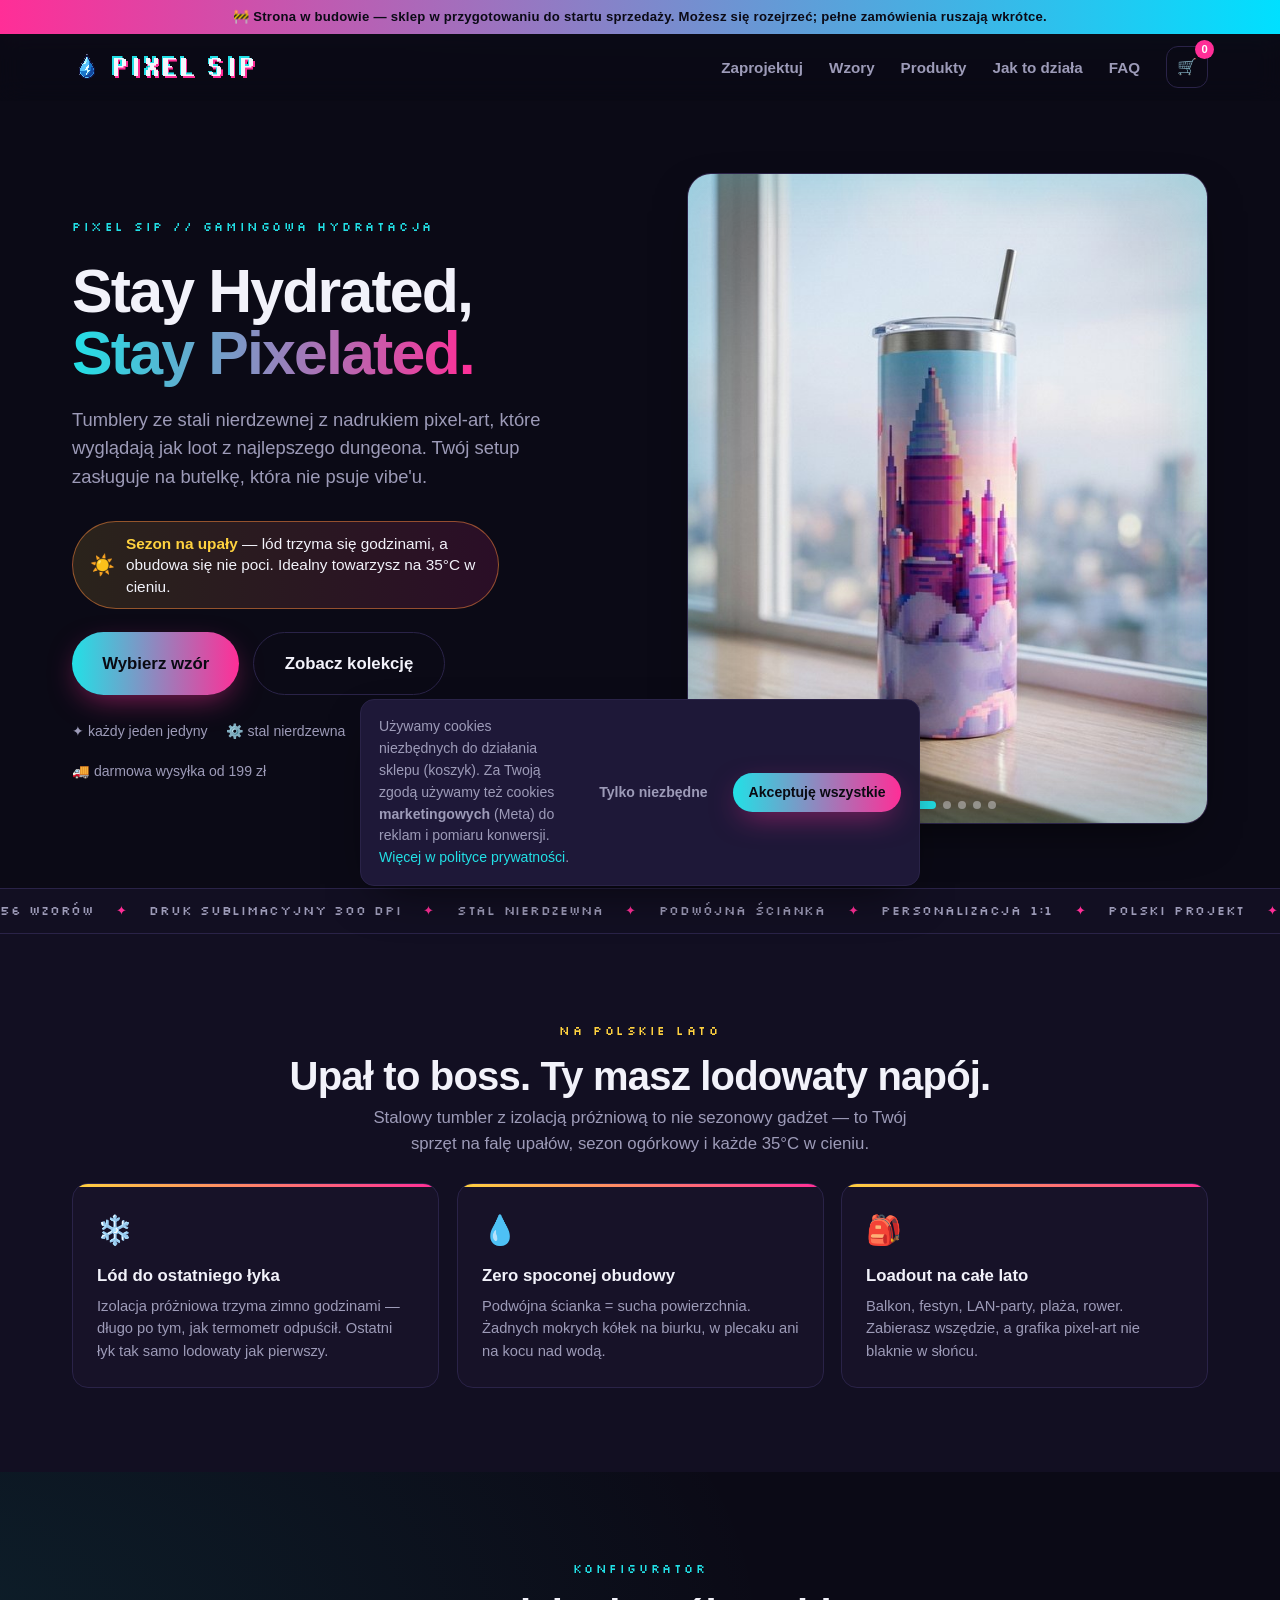
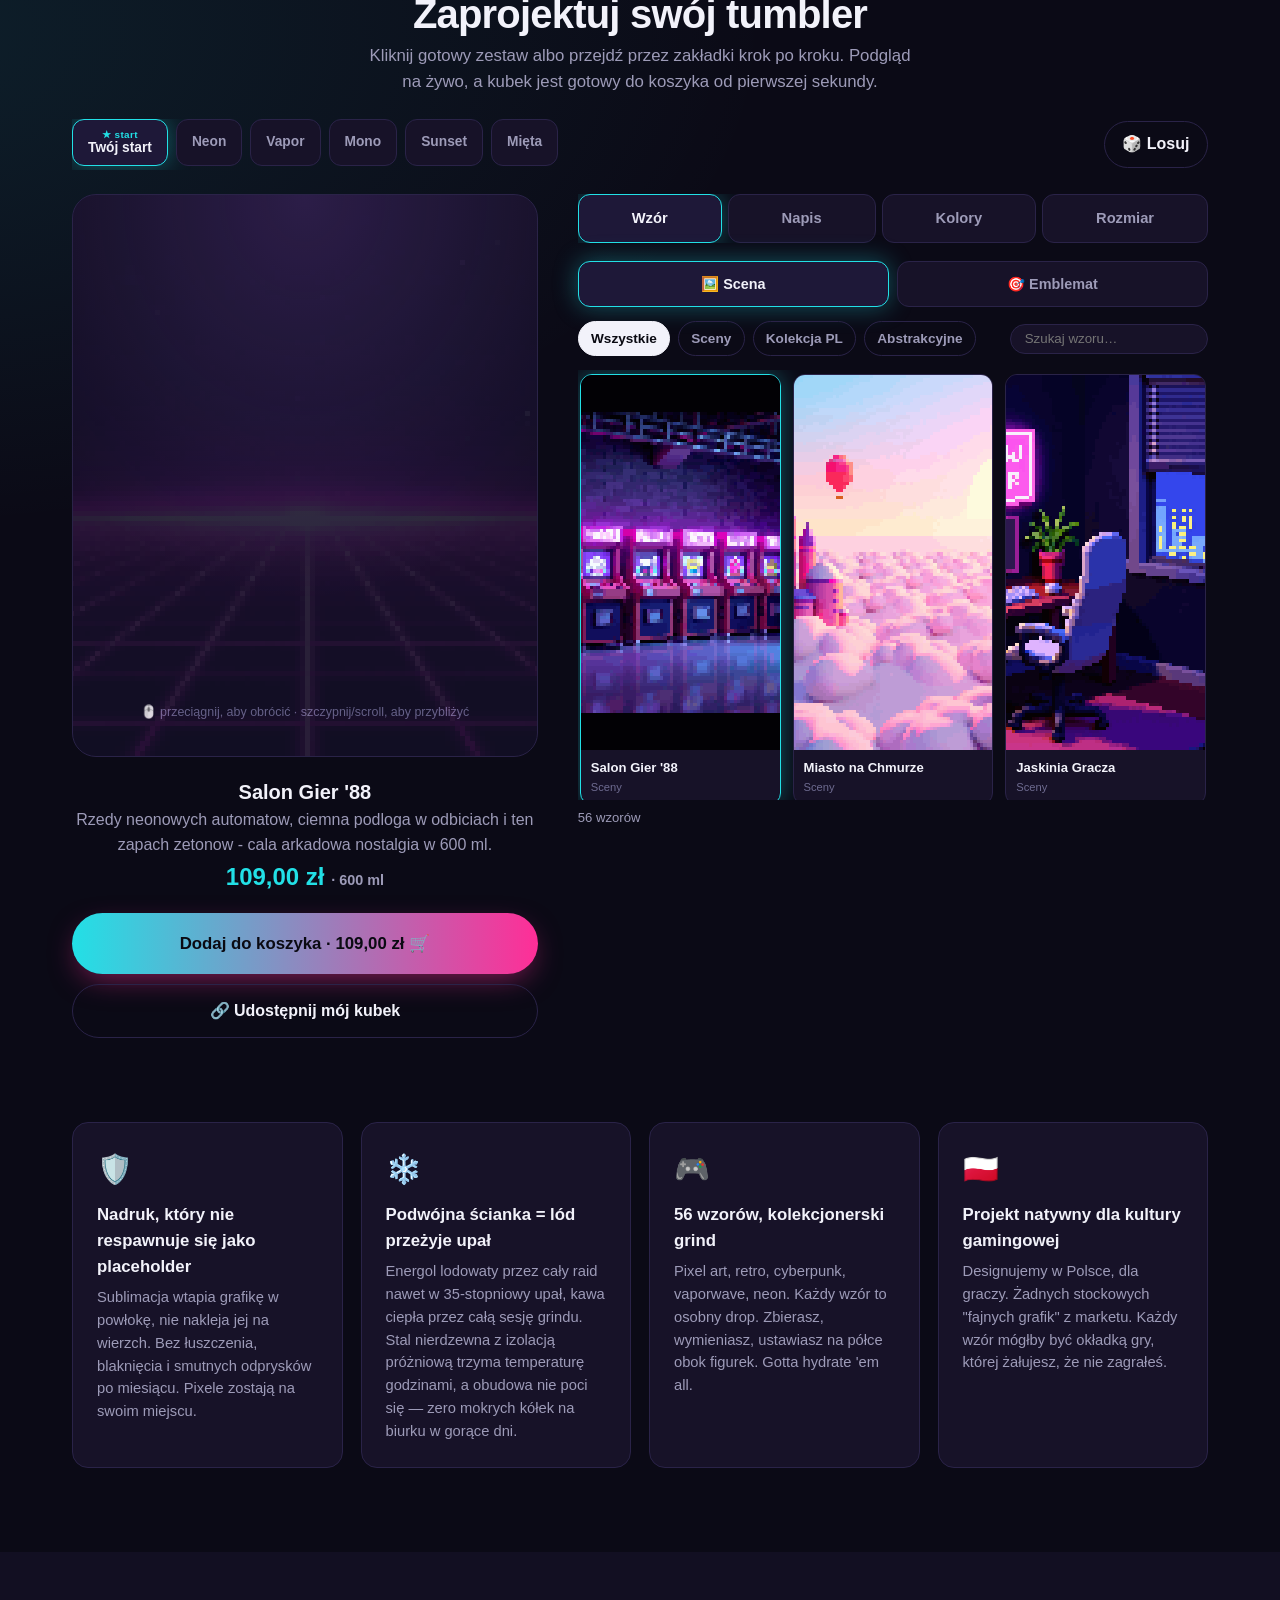
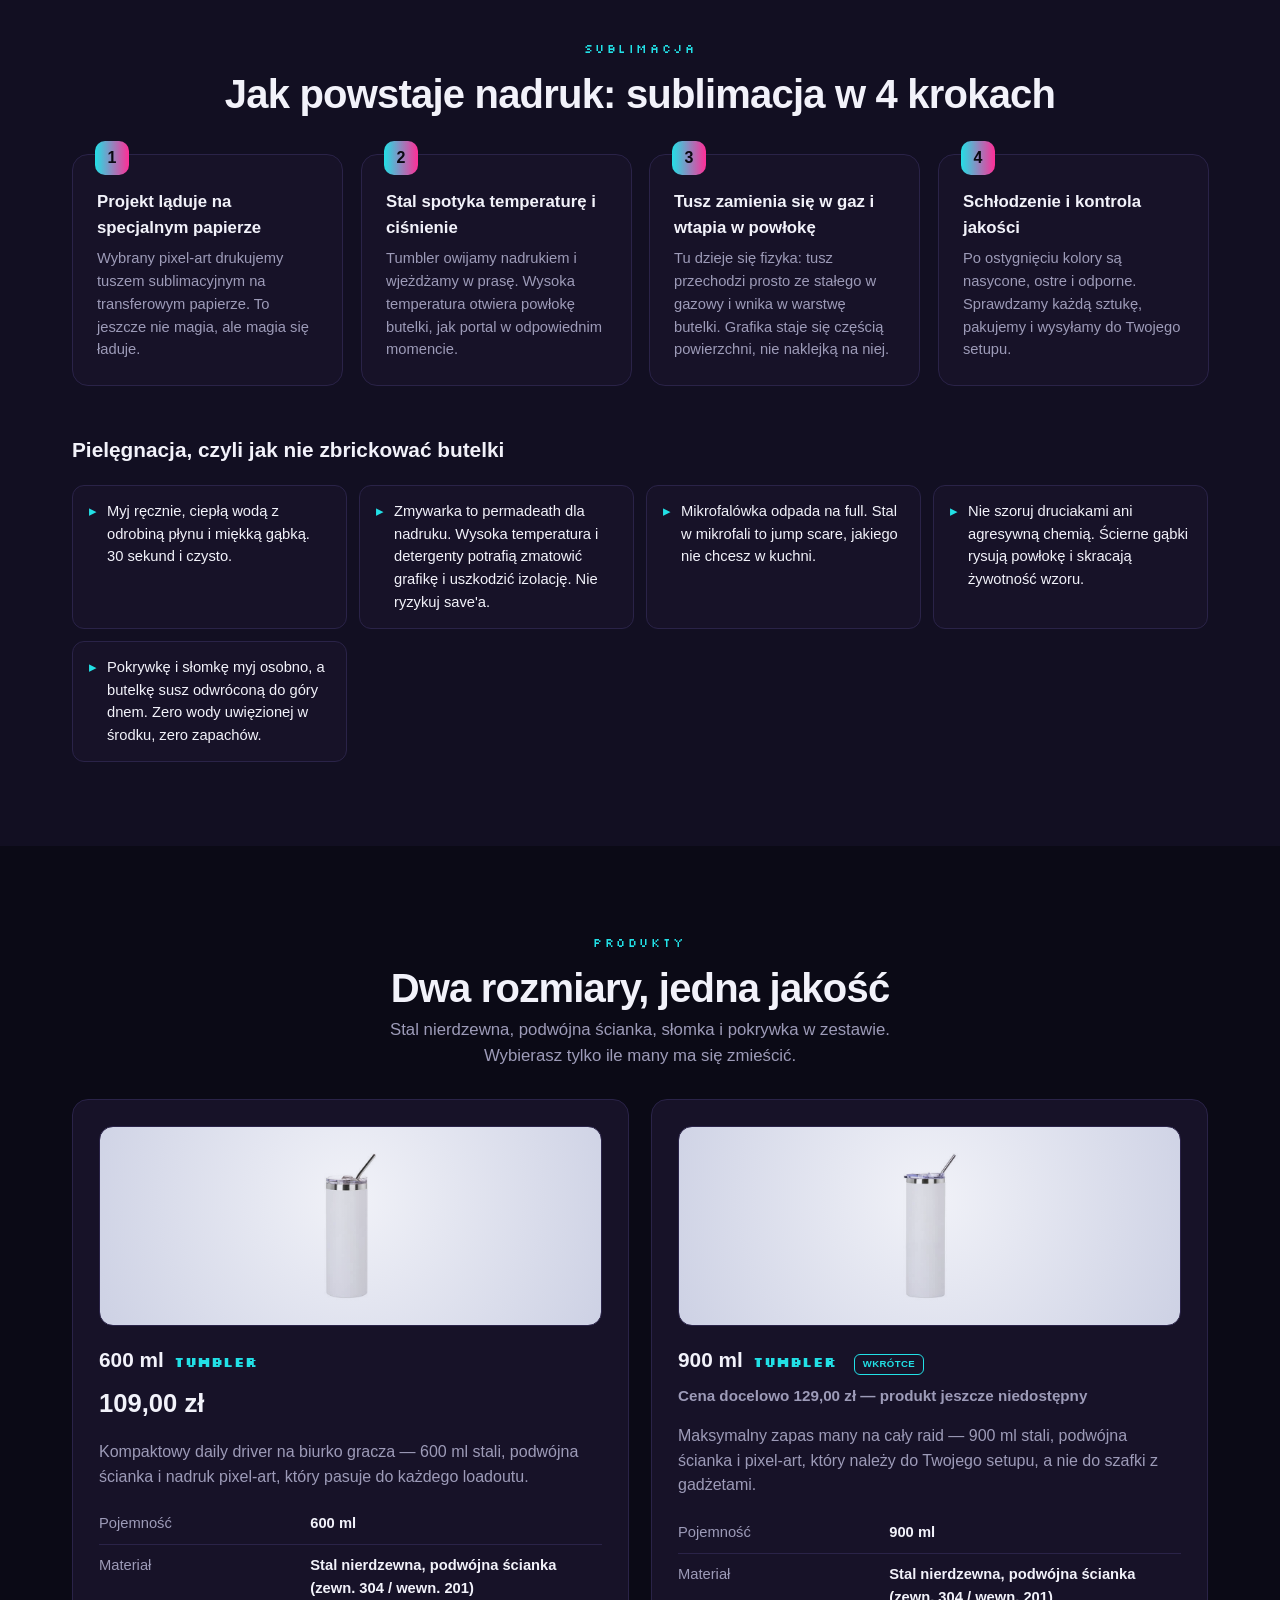
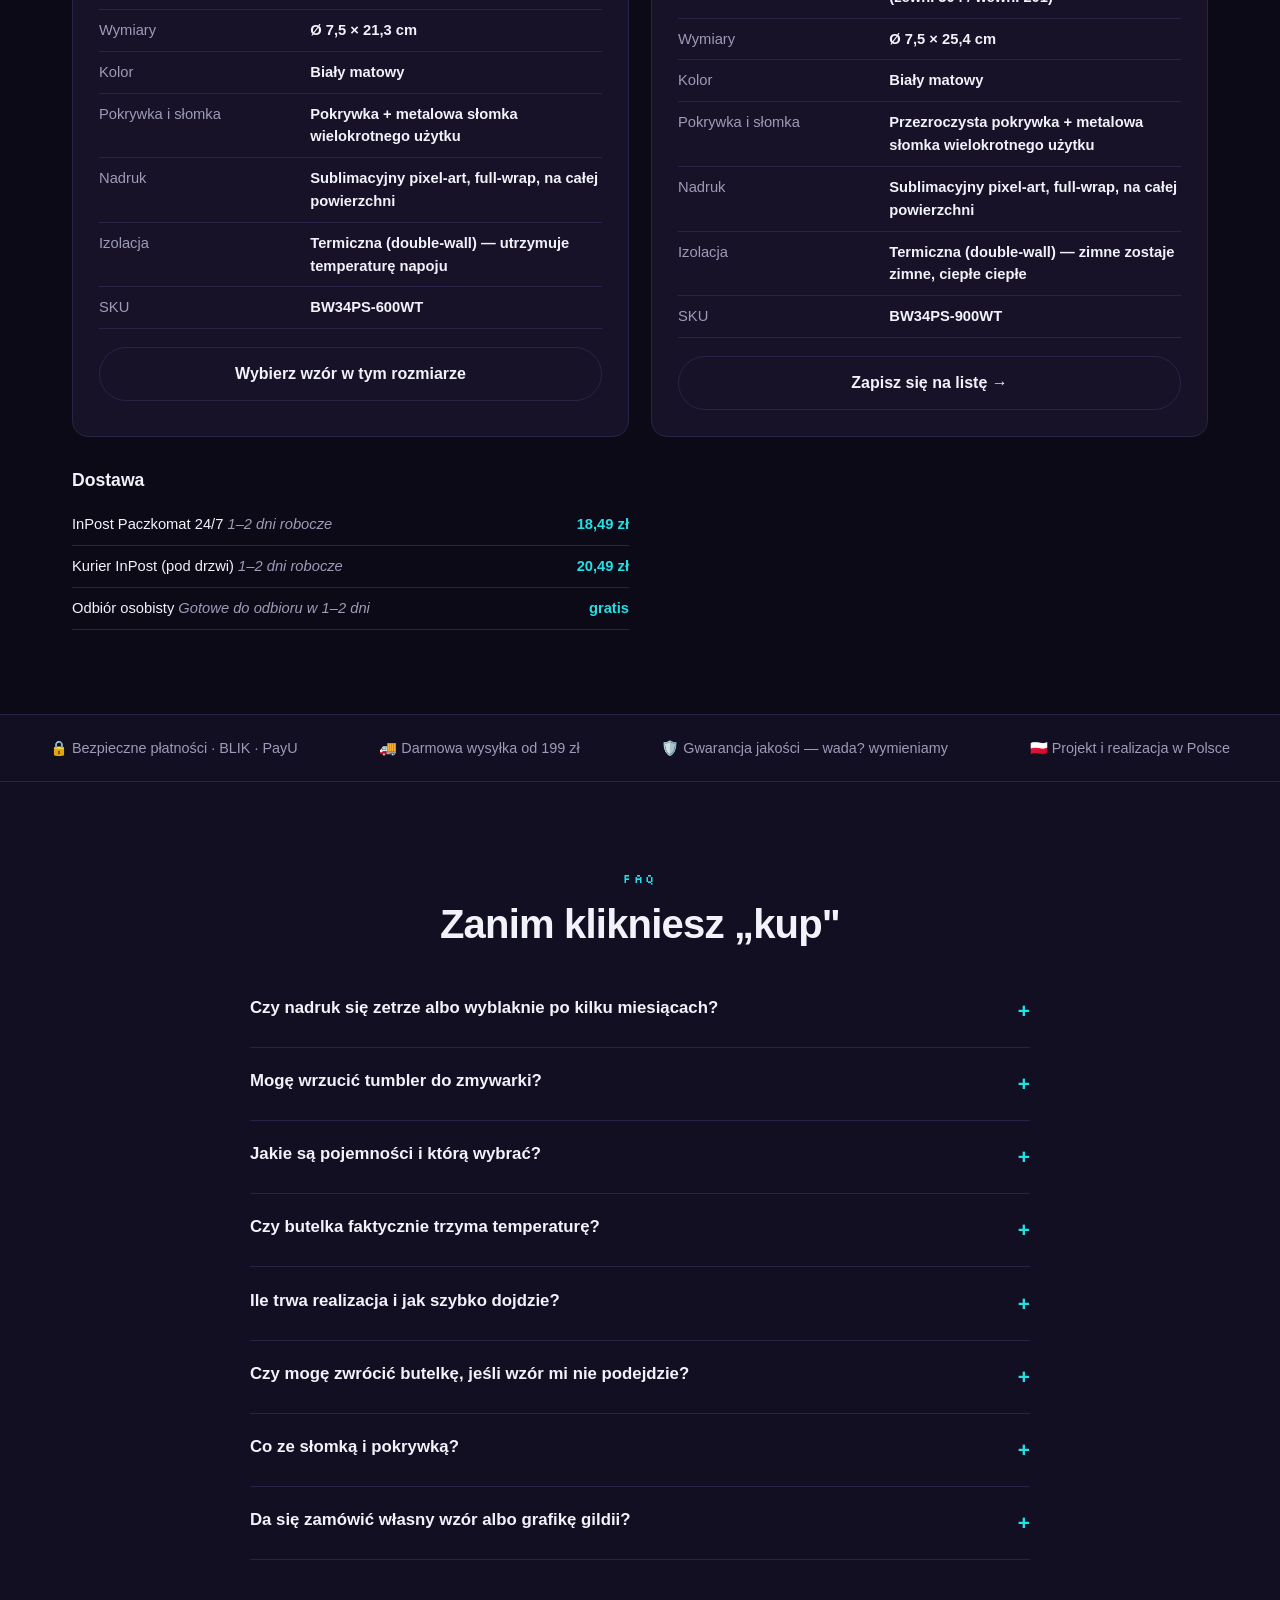
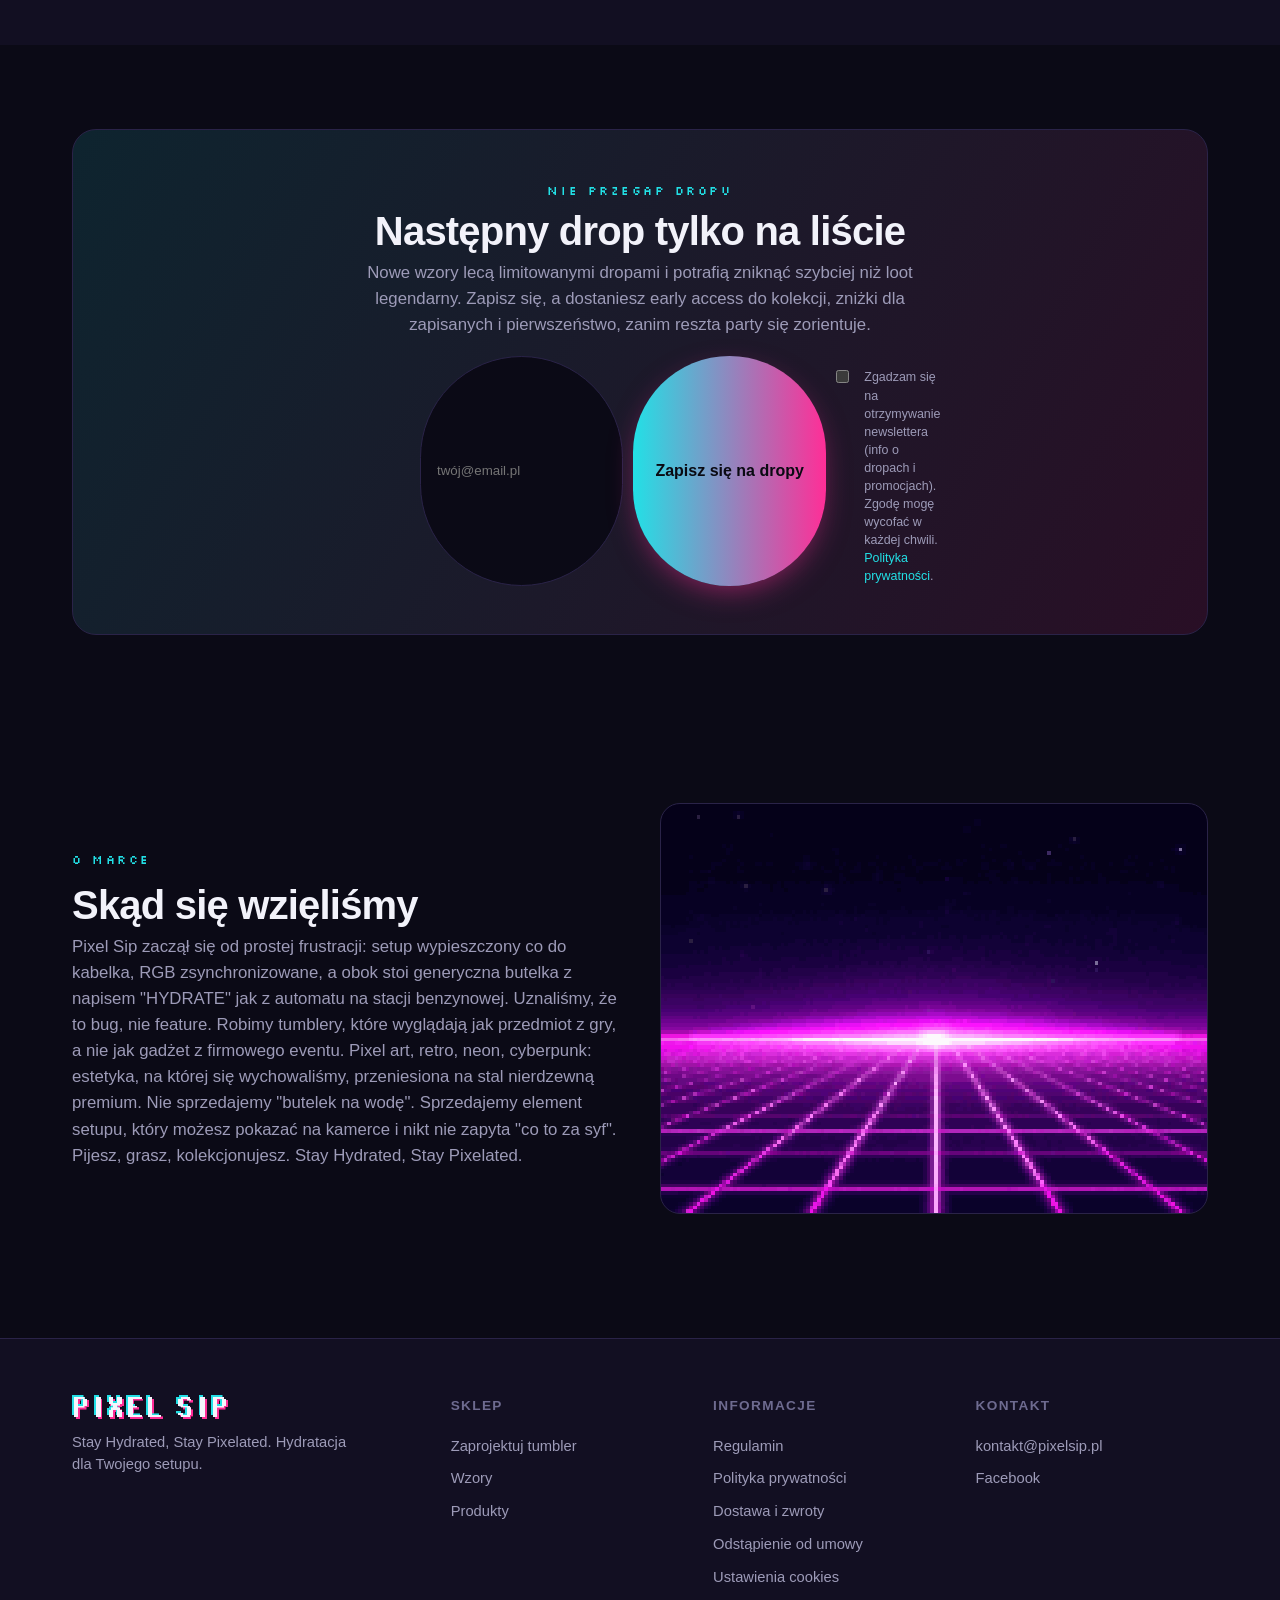
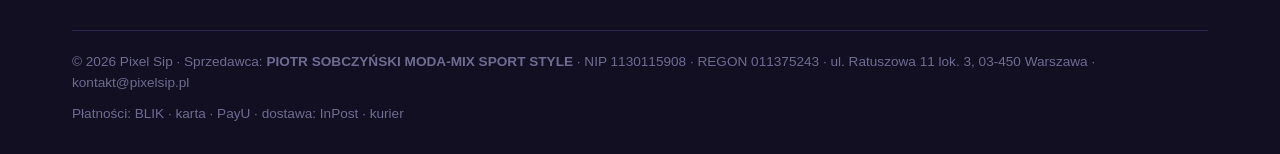
==== index.html @ 0028681d "UX z testów: zgody, edycja bez flow, sticky Start→Dalej, hero mobile z karuzelą - Kasa: plakietki „W" ====
<!doctype html>
<html lang="pl">
<head>
<meta charset="utf-8">
<meta name="viewport" content="width=device-width,initial-scale=1">
<title>Pixel Sip - tumblery pixel-art dla graczy</title>
<meta name="description" content="Premium tumblery 600 i 900 ml ze stali nierdzewnej z nadrukiem pixel-art. 56 wzorów: retro, cyberpunk, neon. Stay Hydrated, Stay Pixelated.">
<meta property="og:title" content="Pixel Sip - tumblery pixel-art dla graczy">
<meta property="og:description" content="Premium tumblery 600 i 900 ml ze stali nierdzewnej z nadrukiem pixel-art. 56 wzorów: retro, cyberpunk, neon. Stay Hydrated, Stay Pixelated.">
<meta property="og:type" content="website">
<meta property="og:image" content="https://pixelsip.pl/assets/brand/hero.png">
<meta property="og:locale" content="pl_PL">
<meta property="og:url" content="https://pixelsip.pl/">
<meta property="og:image:width" content="1800">
<meta property="og:image:height" content="1008">
<meta property="og:image:alt" content="Pixel Sip — tumblery pixel-art dla graczy">
<meta name="twitter:card" content="summary_large_image">
<meta name="twitter:title" content="Pixel Sip - tumblery pixel-art dla graczy">
<meta name="twitter:description" content="Premium tumblery 600 i 900 ml ze stali nierdzewnej z nadrukiem pixel-art. 56 wzorów: retro, cyberpunk, neon. Stay Hydrated, Stay Pixelated.">
<meta name="twitter:image" content="https://pixelsip.pl/assets/brand/hero.png">
<link rel="canonical" href="https://pixelsip.pl/">
<meta name="color-scheme" content="dark">
<meta name="theme-color" content="#0B0A16">
<link rel="icon" href="assets/brand/favicon.png" type="image/png">
<link rel="preload" href="assets/fonts/Silkscreen-Bold.woff2" as="font" type="font/woff2" crossorigin>
<link rel="preload" href="assets/fonts/PixelOperator-Bold.woff2" as="font" type="font/woff2" crossorigin>
<link rel="stylesheet" href="css/styles.css?v=2747107c">
<script type="importmap">{"imports":{"three":"./js/vendor/three.module.js"}}</script>
<script type="application/ld+json">{"@context": "https://schema.org", "@graph": [{"@type": "Organization", "name": "Pixel Sip", "url": "https://pixelsip.pl", "logo": "https://pixelsip.pl/assets/brand/symbol.png", "description": "Premium tumblery 600 i 900 ml ze stali nierdzewnej z nadrukiem pixel-art. 56 wzorów: retro, cyberpunk, neon. Stay Hydrated, Stay Pixelated.", "slogan": "Stay Hydrated, Stay Pixelated", "legalName": "PIOTR SOBCZYŃSKI MODA-MIX SPORT STYLE", "vatID": "PL1130115908", "taxID": "PL1130115908", "email": "kontakt@pixelsip.pl", "address": {"@type": "PostalAddress", "streetAddress": "ul. Ratuszowa 11 lok. 3", "postalCode": "03-450", "addressLocality": "Warszawa", "addressCountry": "PL"}, "contactPoint": {"@type": "ContactPoint", "contactType": "customer support", "email": "kontakt@pixelsip.pl", "areaServed": "PL", "availableLanguage": "pl"}, "sameAs": ["https://www.facebook.com/profile.php?id=61591567704746"]}, {"@type": "Product", "name": "PIXEL SIP Tumbler 600 ml — Stay Hydrated, Stay Pixelated", "image": "assets/products/tumbler-600-12513_1.jpg", "description": "Kompaktowy daily driver na biurko gracza — 600 ml stali, podwójna ścianka i nadruk pixel-art, który pasuje do każdego loadoutu.", "sku": "BW34PS-600WT", "brand": {"@type": "Brand", "name": "Pixel Sip"}, "offers": {"@type": "Offer", "priceCurrency": "PLN", "price": 109, "availability": "https://schema.org/InStock", "itemCondition": "https://schema.org/NewCondition"}}, {"@type": "Product", "name": "PIXEL SIP Tumbler 900 ml — Stay Hydrated, Stay Pixelated", "image": "assets/products/tumbler-900-12514_1.jpg", "description": "Maksymalny zapas many na cały raid — 900 ml stali, podwójna ścianka i pixel-art, który należy do Twojego setupu, a nie do szafki z gadżetami.", "sku": "BW34PS-900WT", "brand": {"@type": "Brand", "name": "Pixel Sip"}, "offers": {"@type": "Offer", "priceCurrency": "PLN", "price": 129, "availability": "https://schema.org/PreOrder", "itemCondition": "https://schema.org/NewCondition"}}]}</script>
</head>
<body>

<div id="wip-banner" role="status" style="background:linear-gradient(90deg,#FF2E97,#00E0FF);color:#0B0A16;text-align:center;font-size:.82rem;font-weight:700;letter-spacing:.02em;padding:8px 14px;line-height:1.4">🚧 Strona w budowie — sklep w przygotowaniu do startu sprzedaży. Możesz się rozejrzeć; pełne zamówienia ruszają wkrótce.</div>

<header id="site-header"><div class="wrap hdr">
  <a class="logo" href="#top" aria-label="Pixel Sip — strona główna"><img class="sym" src="assets/brand/symbol.png" alt="" aria-hidden="true" width="30" height="30"><img class="mark" src="assets/brand/wordmark.png?v=2842fb25" alt="Pixel Sip"></a>
  <nav id="nav">
    <a href="#configurator">Zaprojektuj</a><a href="#kolekcja">Wzory</a><a href="#produkty">Produkty</a><a href="#jak-to-dziala">Jak to działa</a><a href="#faq">FAQ</a>
  </nav>
  <div class="hdr-actions">
    <button id="nav-toggle" class="icon-btn" aria-label="menu">☰</button>
    <button id="cart-toggle" class="icon-btn" aria-label="koszyk">🛒<span class="cart-count" hidden>0</span></button>
  </div>
</div></header>

<main id="top">

<!-- HERO -->
<section class="hero"><div class="wrap hero__inner">
  <div>
    <span class="kicker">PIXEL SIP // gamingowa hydratacja</span>
    <h1>Stay Hydrated,<br><span class="g">Stay Pixelated.</span></h1>
    <p>Tumblery ze stali nierdzewnej z nadrukiem pixel-art, które wyglądają jak loot z najlepszego dungeona. Twój setup zasługuje na butelkę, która nie psuje vibe&#x27;u.</p>
    <div class="hero__summer"><span class="hero__summer-em">☀️</span><span><b>Sezon na upały</b> — lód trzyma się godzinami, a obudowa się nie poci. Idealny towarzysz na 35°C w cieniu.</span></div>
    <div class="hero__cta">
      <a href="#configurator" class="btn btn--primary btn--lg">Wybierz wzór</a>
      <a href="#kolekcja" class="btn btn--ghost btn--lg">Zobacz kolekcję</a>
    </div>
    <div class="hero__badges"><span>✦ każdy jeden jedyny</span><span>⚙️ stal nierdzewna</span><span>❄️ podwójna ścianka</span><span>🚚 darmowa wysyłka od 199 zł</span></div>
  </div>
  <div class="hero__art hero__carousel" role="img" aria-label="Pixel Sip w akcji — prawdziwe zdjęcia tumblerów z wzorami pixel-art"><div class="hero__slide is-active" style="background-image:url('assets/lifestyle/3-hero.jpg?v=83216513')" data-amb="https://pixelsip.pl/assets/designs/neon-city.png?v=010a8fd9"></div><div class="hero__slide" style="background-image:url('assets/lifestyle/2-window-city.jpg?v=bf45748f')" data-amb="https://pixelsip.pl/assets/designs/cloud-city.png?v=6329dd49"></div><div class="hero__slide" style="background-image:url('assets/lifestyle/6-esport.jpg?v=6ccd2e5e')" data-amb="https://pixelsip.pl/assets/designs/esport-arena.png?v=11b04e60"></div><div class="hero__slide" style="background-image:url('assets/lifestyle/4-cozy-shelf.jpg?v=7609733b')" data-amb="https://pixelsip.pl/assets/designs/forest-camp.png?v=283405e8"></div><div class="hero__slide" style="background-image:url('assets/lifestyle/1-desk-neon.jpg?v=e6ae84a9')" data-amb="https://pixelsip.pl/assets/designs/neon-city.png?v=010a8fd9"></div><div class="hero__slide" style="background-image:url('assets/lifestyle/5-desk-moody.jpg?v=38b40c19')" data-amb="https://pixelsip.pl/assets/designs/glitch-bars.png?v=9751609e"></div><div class="hero__dots"><button class="hero__dot is-active" data-hero-dot="0" type="button" aria-label="Zdjęcie 1: Neon City"></button><button class="hero__dot" data-hero-dot="1" type="button" aria-label="Zdjęcie 2: Cloud City"></button><button class="hero__dot" data-hero-dot="2" type="button" aria-label="Zdjęcie 3: Esport Arena"></button><button class="hero__dot" data-hero-dot="3" type="button" aria-label="Zdjęcie 4: Forest Camp"></button><button class="hero__dot" data-hero-dot="4" type="button" aria-label="Zdjęcie 5: Neon City"></button><button class="hero__dot" data-hero-dot="5" type="button" aria-label="Zdjęcie 6: Glitch Bars"></button></div></div>
</div></section>

<!-- MARQUEE -->
<div class="marquee" aria-hidden="true"><div class="marquee__track">
  <span>56 WZORÓW <i>✦</i> DRUK SUBLIMACYJNY 300 DPI <i>✦</i> STAL NIERDZEWNA <i>✦</i> PODWÓJNA ŚCIANKA <i>✦</i> PERSONALIZACJA 1:1 <i>✦</i> POLSKI PROJEKT <i>✦</i> STAY HYDRATED · STAY PIXELATED <i>✦</i> </span>
  <span>56 WZORÓW <i>✦</i> DRUK SUBLIMACYJNY 300 DPI <i>✦</i> STAL NIERDZEWNA <i>✦</i> PODWÓJNA ŚCIANKA <i>✦</i> PERSONALIZACJA 1:1 <i>✦</i> POLSKI PROJEKT <i>✦</i> STAY HYDRATED · STAY PIXELATED <i>✦</i> </span>
</div></div>

<section class="summer section"><div class="wrap">
  <div class="center" style="margin-bottom:26px"><span class="kicker kicker--hot">Na polskie lato</span><h2>Upał to boss. Ty masz lodowaty napój.</h2><p class="lead">Stalowy tumbler z izolacją próżniową to nie sezonowy gadżet — to Twój sprzęt na falę upałów, sezon ogórkowy i każde 35°C w cieniu.</p></div>
  <div class="summer-grid">
    <div class="summer-card"><span class="summer-em">❄️</span><h3>Lód do ostatniego łyka</h3><p>Izolacja próżniowa trzyma zimno godzinami — długo po tym, jak termometr odpuścił. Ostatni łyk tak samo lodowaty jak pierwszy.</p></div>
    <div class="summer-card"><span class="summer-em">💧</span><h3>Zero spoconej obudowy</h3><p>Podwójna ścianka = sucha powierzchnia. Żadnych mokrych kółek na biurku, w plecaku ani na kocu nad wodą.</p></div>
    <div class="summer-card"><span class="summer-em">🎒</span><h3>Loadout na całe lato</h3><p>Balkon, festyn, LAN-party, plaża, rower. Zabierasz wszędzie, a grafika pixel-art nie blaknie w słońcu.</p></div>
  </div>
</div></section>

<!-- KONFIGURATOR -->
<section class="section" id="configurator"><div class="wrap">
  <div class="center" style="margin-bottom:24px"><span class="kicker">Konfigurator</span><h2>Zaprojektuj swój tumbler</h2><p class="lead">Kliknij gotowy zestaw albo przejdź przez zakładki krok po kroku. Podgląd na żywo, a kubek jest gotowy do koszyka od pierwszej sekundy.</p></div>

  <div id="edit-banner" class="edit-banner off">✏️ <b>Edytujesz kubek z koszyka</b> — zmień, co chcesz, i kliknij „Zapisz zmiany". <button type="button" id="edit-cancel" class="linkrow">Anuluj edycję</button></div>

  <!-- Pasek skrótów: gotowe presety + losuj -->
  <div class="quickstart">
    <div class="quickstart__presets" id="presets" aria-label="Gotowe zestawy"></div>
    <button id="btn-random" class="btn btn--ghost quickstart__random" type="button">🎲 Losuj</button>
  </div>

  <div class="config">
    <div class="preview"><div class="preview__stage">
      <div id="tumbler3d" role="img" aria-label="Podgląd 3D tumblera z Twoim wzorem"></div>
      <p class="hint3d">🖱️ przeciągnij, aby obrócić · szczypnij/scroll, aby przybliżyć</p>
    </div>
    <div class="preview__info"><h3 id="preview-name">—</h3><p class="muted" id="preview-blurb"></p>
      <div class="preview__price"><span id="preview-price">—</span> <s id="preview-compare" hidden></s> <span class="muted" style="font-size:.9rem">· <span id="preview-size"></span></span></div>
    </div>
    <div class="preview__cta">
      <button id="preview-add" class="btn btn--primary btn--lg btn--block">Dodaj do koszyka 🛒</button>
      <button id="preview-share" type="button" class="btn btn--ghost btn--block">🔗 Udostępnij mój kubek</button>
    </div></div>

    <div class="config__panel">
      <!-- Zakładki kreatora -->
      <nav class="tabs" id="config-tabs" role="tablist" aria-label="Kroki konfiguratora">
        <button class="tab is-active" data-tab="design" role="tab" aria-selected="true">Wzór</button>
        <button class="tab" data-tab="strip" role="tab" aria-selected="false">Napis</button>
        <button class="tab" data-tab="colors" role="tab" aria-selected="false">Kolory</button>
        <button class="tab" data-tab="size" role="tab" aria-selected="false">Rozmiar</button>
      </nav>

      <!-- ZAKŁADKA: WZÓR -->
      <div class="tab-content is-active" data-tabpanel="design" role="tabpanel">
        <div class="base-tabs">
          <button class="base-tab is-active" data-base="scene" aria-pressed="true">🖼️ Scena</button>
          <button class="base-tab" data-base="tile" aria-pressed="false">🎯 Emblemat</button>
        </div>
        <div class="base-panel" id="panel-scene">
          <div class="gallery-tools">
            <div class="chips" id="kolekcja">
              <button class="chip is-active" data-cat="all">Wszystkie</button>
              <button class="chip" data-cat="sceny">Sceny</button>
              <button class="chip" data-cat="pl">Kolekcja PL</button>
              <button class="chip" data-cat="abstrakcyjne">Abstrakcyjne</button>
            </div>
            <input id="design-search" type="search" placeholder="Szukaj wzoru…" aria-label="szukaj wzoru">
          </div>
          <div class="gallery-wrap">
            <button class="gallery-nav gallery-nav--prev" data-gallery-nav="-1" aria-label="Poprzednie wzory" hidden><svg viewBox="0 0 24 24" width="20" height="20" aria-hidden="true"><path d="M15 5l-7 7 7 7" fill="none" stroke="currentColor" stroke-width="2.4" stroke-linecap="round" stroke-linejoin="round"/></svg></button>
            <div class="gallery" id="design-gallery"></div>
            <button class="gallery-nav gallery-nav--next" data-gallery-nav="1" aria-label="Następne wzory"><svg viewBox="0 0 24 24" width="20" height="20" aria-hidden="true"><path d="M9 5l7 7-7 7" fill="none" stroke="currentColor" stroke-width="2.4" stroke-linecap="round" stroke-linejoin="round"/></svg></button>
          </div>
          <p class="muted" style="font-size:.82rem;margin-top:8px"><span id="gallery-count">0</span> wzorów</p>
        </div>
        <div class="base-panel off" id="panel-tile">
          <div class="chips" id="emblem-cats"></div>
          <div class="emb-tray" id="emblem-tray"></div>
          <div class="color-row"><span class="color-lbl">Rozmiar</span><div class="strip-opts" id="tile-sizes" style="flex:1"></div></div>
          <div class="color-row"><span class="color-lbl color-lbl--bg">Tło</span><div class="strip-colors" id="tile-bg"></div></div>
        </div>
      </div>

      <!-- ZAKŁADKA: NAPIS -->
      <div class="tab-content" data-tabpanel="strip" role="tabpanel">
        <p class="tab-banner">✦ Masz już gotowy pasek <b>PIXEL SIP</b> — zmień tylko, jeśli chcesz.</p>
        <div class="field"><label>Gdzie pasek?</label>
          <div class="strip-opts" id="strip-options">
            <button class="strip-opt is-active" data-strip="both" aria-pressed="true">Góra i dół</button>
            <button class="strip-opt" data-strip="top" aria-pressed="false">Tylko góra</button>
            <button class="strip-opt" data-strip="bot" aria-pressed="false">Tylko dół</button>
            <button class="strip-opt" data-strip="none" aria-pressed="false">Bez paska</button>
          </div>
        </div>
        <div class="field" id="strip-text-fields">
          <div class="strip-group__h off" id="strip-top-header">Pasek górny</div>
          <label>Twój napis <span class="hint">— max 14 znaków, puste = „PIXEL SIP"</span></label>
          <div class="strip-text-row"><input id="strip-text-top" type="text" maxlength="14" placeholder="PIXEL SIP — własny napis" autocomplete="off" spellcheck="false" aria-label="Napis paska (górny)"></div>
          <div class="color-row color-row--sep" style="margin-top:10px"><span class="color-lbl">Rozmiar</span><div class="strip-opts" id="strip-sizes-top" style="flex:1"></div></div>
          <button class="linkrow" id="toggle-split-text" type="button" aria-pressed="false" style="margin-top:12px">🔁 Osobny napis i rozmiar na dole</button>
          <div class="off" id="strip-bot-block" style="margin-top:12px">
            <div class="strip-group__h">Pasek dolny</div>
            <div class="strip-text-row"><input id="strip-text-bot" type="text" maxlength="14" placeholder="Napis dolnego paska" autocomplete="off" spellcheck="false" aria-label="Napis paska dolnego"></div>
            <div class="color-row"><span class="color-lbl">Rozmiar</span><div class="strip-opts" id="strip-sizes-bot" style="flex:1"></div></div>
          </div>
          <p class="muted" style="font-size:.82rem;margin-top:10px">To Twój kubek — wpisz ksywę, gildię albo cokolwiek. ⌨️</p>
        </div>
      </div>

      <!-- ZAKŁADKA: KOLORY -->
      <div class="tab-content" data-tabpanel="colors" role="tabpanel">
        <p class="tab-banner off" id="colors-none">Pasek wyłączony — włącz go w zakładce „Napis", żeby dobrać kolory.</p>
        <div id="colors-panel">
          <button class="linkrow is-active" id="toggle-sync" type="button" aria-pressed="true">🔁 Dół taki sam jak góra</button>
          <div class="seg off" id="color-side" style="margin-top:12px">
            <button class="strip-opt is-active" data-colside="top">Pasek górny</button>
            <button class="strip-opt" data-colside="bot">Pasek dolny</button>
          </div>
          <div class="seg" id="color-kind" style="margin-top:8px">
            <button class="strip-opt" data-colkind="bg">Tło</button>
            <button class="strip-opt is-active" data-colkind="text">Napis</button>
          </div>
          <div class="strip-colors" id="active-palette" style="margin-top:12px"></div>
          <button class="linkrow" id="toggle-more-colors" type="button" style="margin-top:10px">Więcej kolorów ⌄</button>
        </div>
      </div>

      <!-- ZAKŁADKA: ROZMIAR + GOTOWE -->
      <div class="tab-content" data-tabpanel="size" role="tabpanel">
        <div class="field"><label>Pojemność</label><div class="size-opts" id="size-options"></div></div>
        <div class="build-summary" id="build-summary">—</div>
        <p class="unique-note">✦ <b>Tylko Twój.</b> Każdy kubek powstaje pod konkretne zamówienie — z Twoim wzorem i napisem. Drugiego takiego nie ma nikt.</p>
        <div class="add-row"><button id="add-to-cart" class="btn btn--primary btn--lg btn--block">Dodaj do koszyka 🛒</button>
          <button id="share-build" type="button" class="btn btn--ghost btn--block">🔗 Udostępnij mój kubek</button></div>
      </div>
    </div>
  </div>
</div></section>

<!-- VALUE PROPS -->
<section class="section" style="padding-top:0"><div class="wrap">
  <div class="values"><div class="value"><span class="emoji">🛡️</span><h3>Nadruk, który nie respawnuje się jako placeholder</h3><p>Sublimacja wtapia grafikę w powłokę, nie nakleja jej na wierzch. Bez łuszczenia, blaknięcia i smutnych odprysków po miesiącu. Pixele zostają na swoim miejscu.</p></div><div class="value"><span class="emoji">❄️</span><h3>Podwójna ścianka = lód przeżyje upał</h3><p>Energol lodowaty przez cały raid nawet w 35-stopniowy upał, kawa ciepła przez całą sesję grindu. Stal nierdzewna z izolacją próżniową trzyma temperaturę godzinami, a obudowa nie poci się — zero mokrych kółek na biurku w gorące dni.</p></div><div class="value"><span class="emoji">🎮</span><h3>56 wzorów, kolekcjonerski grind</h3><p>Pixel art, retro, cyberpunk, vaporwave, neon. Każdy wzór to osobny drop. Zbierasz, wymieniasz, ustawiasz na półce obok figurek. Gotta hydrate &#x27;em all.</p></div><div class="value"><span class="emoji">🇵🇱</span><h3>Projekt natywny dla kultury gamingowej</h3><p>Designujemy w Polsce, dla graczy. Żadnych stockowych &quot;fajnych grafik&quot; z marketu. Każdy wzór mógłby być okładką gry, której żałujesz, że nie zagrałeś.</p></div></div>
</div></section>

<!-- JAK TO DZIALA -->
<section class="section" id="jak-to-dziala" style="background:var(--bg2)"><div class="wrap">
  <div class="center" style="margin-bottom:40px"><span class="kicker">Sublimacja</span><h2>Jak powstaje nadruk: sublimacja w 4 krokach</h2></div>
  <div class="steps"><div class="step"><h3>Projekt ląduje na specjalnym papierze</h3><p>Wybrany pixel-art drukujemy tuszem sublimacyjnym na transferowym papierze. To jeszcze nie magia, ale magia się ładuje.</p></div><div class="step"><h3>Stal spotyka temperaturę i ciśnienie</h3><p>Tumbler owijamy nadrukiem i wjeżdżamy w prasę. Wysoka temperatura otwiera powłokę butelki, jak portal w odpowiednim momencie.</p></div><div class="step"><h3>Tusz zamienia się w gaz i wtapia w powłokę</h3><p>Tu dzieje się fizyka: tusz przechodzi prosto ze stałego w gazowy i wnika w warstwę butelki. Grafika staje się częścią powierzchni, nie naklejką na niej.</p></div><div class="step"><h3>Schłodzenie i kontrola jakości</h3><p>Po ostygnięciu kolory są nasycone, ostre i odporne. Sprawdzamy każdą sztukę, pakujemy i wysyłamy do Twojego setupu.</p></div></div>
  <h3 style="margin:48px 0 4px;font-size:1.3rem">Pielęgnacja, czyli jak nie zbrickować butelki</h3>
  <ul class="care"><li>Myj ręcznie, ciepłą wodą z odrobiną płynu i miękką gąbką. 30 sekund i czysto.</li><li>Zmywarka to permadeath dla nadruku. Wysoka temperatura i detergenty potrafią zmatowić grafikę i uszkodzić izolację. Nie ryzykuj save&#x27;a.</li><li>Mikrofalówka odpada na full. Stal w mikrofali to jump scare, jakiego nie chcesz w kuchni.</li><li>Nie szoruj druciakami ani agresywną chemią. Ścierne gąbki rysują powłokę i skracają żywotność wzoru.</li><li>Pokrywkę i słomkę myj osobno, a butelkę susz odwróconą do góry dnem. Zero wody uwięzionej w środku, zero zapachów.</li></ul>
</div></section>

<!-- PRODUKTY / SPECYFIKACJA -->
<section class="section" id="produkty"><div class="wrap">
  <div class="center" style="margin-bottom:30px"><span class="kicker">Produkty</span><h2>Dwa rozmiary, jedna jakość</h2><p class="lead">Stal nierdzewna, podwójna ścianka, słomka i pokrywka w zestawie. Wybierasz tylko ile many ma się zmieścić.</p></div>
  <div class="specs"><article class="spec-card"><div class="prod-photo"><img src="assets/products/tumbler-600-12513_1.jpg" alt="Tumbler 600 ml ze stali nierdzewnej, biały" loading="lazy"></div><h3>600 ml <span class="cap">tumbler</span></h3><div class="price">109,00 zł </div><p class="muted" style="margin-bottom:14px">Kompaktowy daily driver na biurko gracza — 600 ml stali, podwójna ścianka i nadruk pixel-art, który pasuje do każdego loadoutu.</p><table class="spec-table"><tr><td>Pojemność</td><td>600 ml</td></tr><tr><td>Materiał</td><td>Stal nierdzewna, podwójna ścianka (zewn. 304 / wewn. 201)</td></tr><tr><td>Wymiary</td><td>Ø 7,5 × 21,3 cm</td></tr><tr><td>Kolor</td><td>Biały matowy</td></tr><tr><td>Pokrywka i słomka</td><td>Pokrywka + metalowa słomka wielokrotnego użytku</td></tr><tr><td>Nadruk</td><td>Sublimacyjny pixel-art, full-wrap, na całej powierzchni</td></tr><tr><td>Izolacja</td><td>Termiczna (double-wall) — utrzymuje temperaturę napoju</td></tr><tr><td>SKU</td><td>BW34PS-600WT</td></tr></table><a href="#configurator" class="btn btn--ghost btn--block" style="margin-top:18px">Wybierz wzór w tym rozmiarze</a></article><article class="spec-card"><div class="prod-photo"><img src="assets/products/tumbler-900-12514_1.jpg" alt="Tumbler 900 ml ze stali nierdzewnej, biały" loading="lazy"></div><h3>900 ml <span class="cap">tumbler</span><span style="display:inline-block;margin-left:8px;padding:2px 8px;border:1px solid var(--cyan);border-radius:6px;font-size:.6rem;letter-spacing:.04em;color:var(--cyan);vertical-align:middle">WKRÓTCE</span></h3><div class="price muted" style="font-size:.95rem">Cena docelowo 129,00 zł — produkt jeszcze niedostępny</div><p class="muted" style="margin-bottom:14px">Maksymalny zapas many na cały raid — 900 ml stali, podwójna ścianka i pixel-art, który należy do Twojego setupu, a nie do szafki z gadżetami.</p><table class="spec-table"><tr><td>Pojemność</td><td>900 ml</td></tr><tr><td>Materiał</td><td>Stal nierdzewna, podwójna ścianka (zewn. 304 / wewn. 201)</td></tr><tr><td>Wymiary</td><td>Ø 7,5 × 25,4 cm</td></tr><tr><td>Kolor</td><td>Biały matowy</td></tr><tr><td>Pokrywka i słomka</td><td>Przezroczysta pokrywka + metalowa słomka wielokrotnego użytku</td></tr><tr><td>Nadruk</td><td>Sublimacyjny pixel-art, full-wrap, na całej powierzchni</td></tr><tr><td>Izolacja</td><td>Termiczna (double-wall) — zimne zostaje zimne, ciepłe ciepłe</td></tr><tr><td>SKU</td><td>BW34PS-900WT</td></tr></table><a href="#configurator" class="btn btn--ghost btn--block" style="margin-top:18px">Zapisz się na listę →</a></article></div>
  
  <div class="delivery-info">
    <div><h3>Dostawa</h3><ul id="delivery-list" class="delivery-ul"></ul></div>
  </div>
</div></section>

<!-- TRUST STRIP -->
<section style="background:var(--bg2);border-block:1px solid var(--line)"><div class="wrap trust-strip">
  <span>🔒 Bezpieczne płatności · BLIK · PayU</span>
  <span>🚚 Darmowa wysyłka od 199 zł</span>
  <span>🛡️ Gwarancja jakości — wada? wymieniamy</span>
  <span>🇵🇱 Projekt i realizacja w Polsce</span>
</div></section>

<!-- FAQ -->
<section class="section" id="faq" style="background:var(--bg2)"><div class="wrap">
  <div class="center" style="margin-bottom:30px"><span class="kicker">FAQ</span><h2>Zanim klikniesz „kup"</h2></div>
  <div class="faq"><div class="faq-item"><button class="faq-q" aria-expanded="false">Czy nadruk się zetrze albo wyblaknie po kilku miesiącach?</button><div class="faq-a"><p>Nie, bo to sublimacja, nie naklejka. Grafika jest wtopiona w powłokę butelki, więc nie łuszczy się i nie odpryskuje. Przy myciu ręcznym (zgodnie z pielęgnacją) wzór zostaje ostry i nasycony na lata. Zmywarka to jedyny realny boss, który może mu zaszkodzić.</p></div></div><div class="faq-item"><button class="faq-q" aria-expanded="false">Mogę wrzucić tumbler do zmywarki?</button><div class="faq-a"><p>Szczerze: lepiej nie. Wysoka temperatura i detergenty w zmywarce potrafią zmatowić nadruk i osłabić izolację podwójnej ścianki. Mycie ręczne zajmuje 30 sekund i to jedyny sposób, żeby butelka wyglądała jak nowa po setkach sesji.</p></div></div><div class="faq-item"><button class="faq-q" aria-expanded="false">Jakie są pojemności i którą wybrać?</button><div class="faq-a"><p>Na start robimy 600 ml — kompaktowy, idealny na biurko i do plecaka, ze stali nierdzewnej z podwójną ścianką. Wersję 900 ml mamy w planach — jeśli Cię interesuje, zapisz się na powiadomienie przy wyborze rozmiaru, a damy znać, gdy ruszy.</p></div></div><div class="faq-item"><button class="faq-q" aria-expanded="false">Czy butelka faktycznie trzyma temperaturę?</button><div class="faq-a"><p>Tak. Podwójna ścianka ze stali nierdzewnej izoluje napój, więc zimne zostaje zimne, a ciepłe ciepłe przez wiele godzin. Bonus: obudowa nie poci się na biurku, więc żadnych mokrych kółek pod myszką ani na klawiaturze.</p></div></div><div class="faq-item"><button class="faq-q" aria-expanded="false">Ile trwa realizacja i jak szybko dojdzie?</button><div class="faq-a"><p>Każdy tumbler zdobi się na zamówienie, więc realizacja zajmuje zwykle 2-4 dni robocze, a potem kurier dostarcza paczkę w 1-2 dni robocze. Status śledzisz na bieżąco. Drop nowych wzorów potrafi wydłużyć kolejkę, ale dajemy znać z wyprzedzeniem.</p></div></div><div class="faq-item"><button class="faq-q" aria-expanded="false">Czy mogę zwrócić butelkę, jeśli wzór mi nie podejdzie?</button><div class="faq-a"><p>Twój kubek powstaje na zamówienie z wybranym przez Ciebie wzorem, więc jako produkt personalizowany nie podlega standardowemu 14-dniowemu zwrotowi (art. 38 pkt 3 ustawy o prawach konsumenta) — przypominamy o tym też przy składaniu zamówienia. Ale spokojnie: wadliwy nadruk, uszkodzenie w transporcie albo nasz błąd? Piszesz, my wymieniamy. Zależy nam, żebyś był zadowolony.</p></div></div><div class="faq-item"><button class="faq-q" aria-expanded="false">Co ze słomką i pokrywką?</button><div class="faq-a"><p>W zestawie dostajesz szczelną pokrywkę i wielorazową słomkę. Pokrywka ogranicza rozlewanie przy nieuważnym ruchu (zdarza się w klatchu), a słomkę i wieczko myjesz osobno. Na wymianę słomek też damy radę.</p></div></div><div class="faq-item"><button class="faq-q" aria-expanded="false">Da się zamówić własny wzór albo grafikę gildii?</button><div class="faq-a"><p>Pracujemy nad custom dropami i zamówieniami grupowymi (gildie, teamy, prezenty firmowe bez korpo-nudy). Jeśli masz pomysł na własny pixel-art albo logo teamu, napisz do nas, a sprawdzimy, czy da się to wbić na stal.</p></div></div></div>
</div></section>

<!-- NEWSLETTER -->
<section class="section"><div class="wrap">
  <div class="cta-band">
    <span class="kicker">Nie przegap dropu</span>
    <h2 style="margin:.2em 0">Następny drop tylko na liście</h2>
    <p class="lead" style="margin:0 auto">Nowe wzory lecą limitowanymi dropami i potrafią zniknąć szybciej niż loot legendarny. Zapisz się, a dostaniesz early access do kolekcji, zniżki dla zapisanych i pierwszeństwo, zanim reszta party się zorientuje.</p>
    <form class="nl-form" id="nl-form">
      <div class="nl-row"><input type="email" name="email" required placeholder="twój@email.pl" aria-label="adres e-mail"><button class="btn btn--primary" type="submit">Zapisz się na dropy</button></div>
      <label class="nl-consent"><input type="checkbox" name="consent" required> Zgadzam się na otrzymywanie newslettera (info o dropach i promocjach). Zgodę mogę wycofać w każdej chwili. <a href="pages/polityka-prywatnosci.html">Polityka prywatności</a>.</label>
      <p class="nl-msg" id="nl-msg" role="status" aria-live="polite" hidden></p>
    </form>
  </div>
</div></section>

<!-- ABOUT -->
<section class="section"><div class="wrap about">
  <div><span class="kicker">O marce</span><h2>Skąd się wzięliśmy</h2><p class="lead">Pixel Sip zaczął się od prostej frustracji: setup wypieszczony co do kabelka, RGB zsynchronizowane, a obok stoi generyczna butelka z napisem &quot;HYDRATE&quot; jak z automatu na stacji benzynowej. Uznaliśmy, że to bug, nie feature. Robimy tumblery, które wyglądają jak przedmiot z gry, a nie jak gadżet z firmowego eventu. Pixel art, retro, neon, cyberpunk: estetyka, na której się wychowaliśmy, przeniesiona na stal nierdzewną premium. Nie sprzedajemy &quot;butelek na wodę&quot;. Sprzedajemy element setupu, który możesz pokazać na kamerce i nikt nie zapyta &quot;co to za syf&quot;. Pijesz, grasz, kolekcjonujesz. Stay Hydrated, Stay Pixelated.</p></div>
  <div class="about__art" role="img" aria-label="Pixel Sip"></div>
</div></section>

</main>

<!-- FOOTER -->
<footer><div class="wrap">
  <div class="foot">
    <div class="foot__brand"><img class="mark" src="assets/brand/wordmark.png?v=2842fb25" alt="Pixel Sip" style="height:24px;image-rendering:pixelated"><p>Stay Hydrated, Stay Pixelated. Hydratacja dla Twojego setupu.</p></div>
    <div><h4>Sklep</h4><a href="#configurator">Zaprojektuj tumbler</a><a href="#kolekcja">Wzory</a><a href="#produkty">Produkty</a></div>
    <div><h4>Informacje</h4><a href="pages/regulamin.html">Regulamin</a><a href="pages/polityka-prywatnosci.html">Polityka prywatności</a><a href="pages/dostawa-i-zwroty.html">Dostawa i zwroty</a><a href="pages/odstapienie-od-umowy.html">Odstąpienie od umowy</a><a href="#" data-cookie-settings>Ustawienia cookies</a></div>
    <div><h4>Kontakt</h4><a href="mailto:kontakt@pixelsip.pl">kontakt@pixelsip.pl</a><a href="https://www.facebook.com/profile.php?id=61591567704746" target="_blank" rel="noopener">Facebook</a></div>
  </div>
  <div class="foot__bottom"><span>© 2026 Pixel Sip · Sprzedawca: <b>PIOTR SOBCZYŃSKI MODA-MIX SPORT STYLE</b> · NIP 1130115908 · REGON 011375243 · ul. Ratuszowa 11 lok. 3, 03-450 Warszawa · <a href="mailto:kontakt@pixelsip.pl">kontakt@pixelsip.pl</a></span><span>Płatności: BLIK · karta · PayU · dostawa: InPost · kurier</span></div>
</div></footer>

<!-- KOSZYK -->
<div id="overlay"></div>
<aside id="cart-drawer" role="dialog" aria-modal="true" aria-label="Koszyk">
  <div class="cart-head"><h3>Koszyk</h3><button id="cart-close" class="icon-btn" aria-label="zamknij">✕</button></div>
  <div class="free"><div id="free-msg">Do darmowej dostawy brakuje <b>199 zł</b></div><div class="free__bar" id="free-progress"></div></div>
  <ul id="cart-items"></ul>
  <div class="cart-foot">
    <div class="row"><span>Razem</span><b id="cart-total">0,00 zł</b></div>
    <p class="muted" style="font-size:.72rem;margin:6px 0 10px">ℹ️ Tumblery z nadrukiem są personalizowane — nie podlegają 14-dniowemu zwrotowi (poza wadą). Reklamacje oczywiście przyjmujemy.</p>
    <button id="cart-checkout" class="btn btn--primary btn--block btn--lg" disabled>Przejdź do zamówienia</button>
  </div>
</aside>

<!-- CHECKOUT -->
<div id="checkout-modal"><div class="checkout" role="dialog" aria-modal="true" aria-label="Formularz zamówienia">
  <div class="checkout__head"><h3>Zamówienie</h3><button id="co-close" class="icon-btn" aria-label="zamknij">✕</button></div>
  <div class="checkout__body">
    <form id="checkout-form">
      <ul id="co-summary"></ul>
      <label for="co-delivery">Dostawa</label><select name="delivery" id="co-delivery"></select>
      <div id="co-locker" hidden style="margin:8px 0 2px">
        <button type="button" id="co-locker-btn" class="btn btn--ghost btn--block">📍 Wybierz paczkomat</button>
        <p id="co-locker-chosen" class="muted" style="font-size:.82rem;margin:6px 0 0" hidden></p>
        <input type="hidden" name="target_point" id="co-target-point">
      </div>
      <div class="co-promo" id="co-promo">
        <input type="text" id="co-promo-code" name="promo_code" placeholder="Kod rabatowy" autocomplete="off" maxlength="40" spellcheck="false">
        <button type="button" id="co-promo-apply" class="btn btn--ghost">Zastosuj</button>
      </div>
      <p id="co-promo-msg" class="co-promo-msg" hidden></p>
      <div class="co-total"><span>Produkty</span><b id="co-total">0,00 zł</b></div>
      <div class="co-total" id="co-discount-row" hidden style="color:#22c98a"><span>Rabat <b id="co-promo-tag" style="font-weight:700"></b></span><b id="co-discount">−0,00 zł</b></div>
      <div class="co-total"><span>Dostawa</span><b id="co-ship">—</b></div>
      <div class="co-total" style="font-size:1.35rem;color:var(--cyan)"><span>Razem z dostawą</span><b id="co-grand">0,00 zł</b></div>
      <div class="grid2"><div><label>Imię i nazwisko</label><input name="name" required autocomplete="name"></div><div><label>E-mail</label><input name="email" type="email" required autocomplete="email"></div></div>
      <div class="grid2"><div><label>Telefon</label><input name="phone" required autocomplete="tel" inputmode="tel"></div><div><label>Kod pocztowy</label><input name="postal" required autocomplete="postal-code" inputmode="numeric" pattern="[0-9]{2}-[0-9]{3}" placeholder="00-001" maxlength="6"></div></div>
      <div class="grid2"><div><label>Miasto</label><input name="city" required autocomplete="address-level2"></div><div><label>Ulica i numer</label><input name="street" required autocomplete="street-address"></div></div>
      <label>Uwagi (opcjonalnie)</label><textarea name="notes" rows="2"></textarea>
      <div class="co-consents__head"><span class="co-consents__title">Zgody wymagane do złożenia zamówienia</span><button type="button" id="co-consent-all" class="co-consent-all">Zaznacz wszystkie</button></div>
      <label class="co-consent"><input type="checkbox" name="terms" required> <span class="req-pill">Wymagane</span> Zamawiam z obowiązkiem zapłaty i akceptuję <a href="pages/regulamin.html">regulamin</a> oraz <a href="pages/polityka-prywatnosci.html">politykę prywatności</a>.</label>
      <label class="co-consent"><input type="checkbox" name="personalizacja" required> <span class="req-pill">Wymagane</span> Przyjmuję do wiadomości, że zamawiam <b>produkt personalizowany</b> wykonywany na moje życzenie i że po spełnieniu świadczenia przez Sprzedawcę <b>tracę prawo odstąpienia</b> od umowy w terminie 14 dni (art. 38 pkt 3 ustawy o prawach konsumenta). <a href="pages/odstapienie-od-umowy.html">Więcej o prawie odstąpienia</a>.</label>
      <button id="co-submit" class="btn btn--primary btn--block btn--lg" type="submit" style="margin-top:16px">Zamawiam z obowiązkiem zapłaty</button>
      <p class="muted" style="font-size:.78rem;margin-top:10px">💳 Płatność: BLIK / karta / szybki przelew przez PayU — finalizowana zaraz po złożeniu zamówienia.</p>
    </form>
    <div id="co-success" hidden><div class="big">🎮💦</div><h3>Dzięki za zamówienie!</h3><p class="muted">Skopiowaliśmy treść zamówienia i otworzyliśmy Twój e-mail. Jeśli okno nie wyskoczyło — wklej poniższe i wyślij na kontakt@pixelsip.pl:</p><textarea id="co-order-text" readonly rows="7" style="width:100%;margin-top:10px;font-size:.8rem"></textarea></div>
  </div>
</div></div>

<!-- GEOWIDGET (wybór paczkomatu InPost) -->
<style>
#geo-modal{position:fixed;inset:0;z-index:200;background:rgba(0,0,0,.6);display:none;align-items:center;justify-content:center;padding:14px}
#geo-modal:not([hidden]){display:flex}
#geo-modal .geo-box{background:var(--bg2,#15131f);border:1px solid var(--line,#2a2740);border-radius:14px;width:min(860px,97vw);height:min(760px,92vh);max-height:92vh;overflow:hidden;display:flex;flex-direction:column}
#geo-modal .geo-head{display:flex;justify-content:space-between;align-items:center;padding:12px 16px;border-bottom:1px solid var(--line,#2a2740);flex:0 0 auto}
#geo-mount{flex:1 1 auto;min-height:0;overflow:auto;-webkit-overflow-scrolling:touch;overscroll-behavior:contain}
#geo-mount inpost-geowidget{display:block;width:100%;height:100%;min-height:320px}
/* mobile: pełny ekran + dynamiczna wysokość (dvh / visualViewport) — klawiatura nie zasłania listy, widżet dostaje max miejsca */
@media(max-width:640px){
  #geo-modal{padding:0;align-items:flex-start}
  #geo-modal .geo-box{width:100%;height:100vh;height:100dvh;max-height:100dvh;border-radius:0;border:0}
  #geo-mount inpost-geowidget{min-height:0}
}
</style>
<div id="geo-modal" hidden>
  <div class="geo-box">
    <div class="geo-head"><strong>Wybierz paczkomat</strong><button type="button" id="geo-close" class="icon-btn" aria-label="zamknij">✕</button></div>
    <div id="geo-mount"></div>
  </div>
</div>

<!-- STICKY MOBILE (nawigator kroków + koszyk) -->
<div id="sticky-bar">
  <button id="sticky-next" class="btn btn--primary" style="flex:1">Dalej →</button>
  <button id="sticky-add" class="btn btn--primary off" style="flex:1">Dodaj do koszyka 🛒</button>
  <button id="sticky-cart" class="icon-btn" aria-label="koszyk" style="position:relative">🛒<span class="cart-count" hidden>0</span></button>
</div>

<!-- COOKIES / ZGODY (RODO: piksele marketingowe dopiero po zgodzie) -->
<div id="cookie-banner" role="dialog" aria-label="Zgoda na pliki cookie" hidden>
  <span>Używamy cookies niezbędnych do działania sklepu (koszyk). Za Twoją zgodą używamy też cookies <b>marketingowych</b> (Meta) do reklam i pomiaru konwersji. <a href="pages/polityka-prywatnosci.html">Więcej w polityce prywatności</a>.</span>
  <div class="cookie-actions">
    <button class="btn" data-consent="reject">Tylko niezbędne</button>
    <button class="btn btn--primary" data-consent="accept">Akceptuję wszystkie</button>
  </div>
</div>

<script type="module">
const _t3d=document.getElementById('tumbler3d');
if(_t3d){const _io=new IntersectionObserver((es,o)=>{if(es.some(x=>x.isIntersecting)){o.disconnect();import('./js/tumbler3d.js?v=58f99d76');}},{rootMargin:'400px'});_io.observe(_t3d);}
</script>
<script>window.__DV='6a08c821'</script>
<script src="js/store.js?v=6fae030b"></script>
</body>
</html>
---- css/styles.css ----
/* ===== Pixel Sip — Store design system ===== */
@font-face{font-family:'Silkscreen';src:url('../assets/fonts/Silkscreen-Bold.woff2') format('woff2'),url('../assets/fonts/Silkscreen-Bold.ttf') format('truetype');font-weight:700;font-display:swap}
@font-face{font-family:'Silkscreen';src:url('../assets/fonts/Silkscreen-Regular.woff2') format('woff2'),url('../assets/fonts/Silkscreen-Regular.ttf') format('truetype');font-weight:400;font-display:swap}
@font-face{font-family:'PixelSipFont';src:url('../assets/fonts/PixelOperator-Bold.woff2') format('woff2'),url('../assets/fonts/PixelOperator-Bold.ttf') format('truetype');font-display:swap}

:root{
  color-scheme:dark;   /* strona jest ciemna z założenia — przeglądarka NIE ma jej auto-inwertować (Chrome/Samsung „Auto Dark"); natywne kontrolki (inputy, scrollbary, select) ciemne */
  --bg:#0B0A16; --bg2:#120F22; --card:#171228; --card2:#1E1838; --line:#2A2348;
  --cyan:#22E0E6; --pink:#FF2E97; --purple:#9B5DE5; --yellow:#FFD23F; --green:#5DF7A0;
  --txt:#F2F2FA; --muted:#9D9BB8; --muted2:#6E6B90;
  --grad:linear-gradient(90deg,var(--cyan),var(--pink));
  --radius:16px; --radius-sm:10px; --max:1180px;
  --shadow:0 18px 50px -20px rgba(0,0,0,.7); --glow:0 0 24px rgba(34,224,230,.35);
  --sans:-apple-system,BlinkMacSystemFont,'Segoe UI',Roboto,Helvetica,Arial,sans-serif;
}
*{box-sizing:border-box;margin:0;padding:0}
html{scroll-behavior:smooth;-webkit-text-size-adjust:100%;overflow-x:clip}
body{font-family:var(--sans);background:var(--bg);color:var(--txt);line-height:1.55;overflow-x:clip;
  background-image:radial-gradient(1200px 600px at 80% -10%,rgba(155,93,229,.18),transparent),radial-gradient(900px 500px at -10% 20%,rgba(34,224,230,.10),transparent)}
img{max-width:100%;display:block}
a{color:inherit;text-decoration:none}
button{font:inherit;cursor:pointer;border:none;background:none;color:inherit}
.muted{color:var(--muted)}
.wrap{max-width:var(--max);margin:0 auto;padding:0 22px}
.kicker{font-family:'Silkscreen',monospace;font-size:.72rem;letter-spacing:.22em;text-transform:uppercase;color:var(--cyan)}
.section{padding:84px 0}
.section h2{font-size:clamp(1.6rem,4vw,2.5rem);font-weight:800;letter-spacing:-.02em;margin:.3em 0 .2em;line-height:1.05}
.section .lead{color:var(--muted);max-width:60ch;font-size:1.05rem}
.center{text-align:center}.center .lead{margin:.4em auto 0}

/* ===== Buttons ===== */
.btn{display:inline-flex;align-items:center;gap:.5em;padding:.85em 1.4em;border-radius:999px;font-weight:700;
  transition:.18s transform,.18s box-shadow,.18s background;white-space:nowrap}
.btn:active{transform:translateY(1px)}
.btn--primary{background:var(--grad);color:#0a0a12;box-shadow:0 10px 30px -8px rgba(255,46,151,.55)}
.btn--primary:hover{box-shadow:0 14px 36px -8px rgba(255,46,151,.7),var(--glow)}
.btn--ghost{border:1.5px solid var(--line);color:var(--txt)}
.btn--ghost:hover{border-color:var(--cyan);color:var(--cyan)}
.btn--block{width:100%;justify-content:center}
.btn--lg{padding:1.05em 1.8em;font-size:1.05rem}
.btn:disabled{opacity:.45;pointer-events:none}

/* ===== Header ===== */
#site-header{position:sticky;top:0;z-index:60;backdrop-filter:blur(12px);background:rgba(11,10,22,.72);
  border-bottom:1px solid transparent;transition:.25s}
#site-header.scrolled{background:rgba(11,10,22,.92);border-bottom-color:var(--line)}
.hdr{display:flex;align-items:center;gap:18px;height:66px}
.logo{display:flex;align-items:center;gap:10px}
.logo img.sym{width:30px;height:30px;image-rendering:pixelated}
.logo img.mark{height:22px;image-rendering:pixelated}
#nav{margin-left:auto;display:flex;align-items:center;gap:26px}
#nav a{color:var(--muted);font-weight:600;font-size:.95rem;transition:.15s}
#nav a:hover{color:var(--txt)}
.hdr-actions{display:flex;align-items:center;gap:12px;margin-left:8px}
.icon-btn{position:relative;width:42px;height:42px;border-radius:12px;border:1px solid var(--line);display:grid;place-items:center;transition:.15s}
.icon-btn:hover{border-color:var(--cyan);color:var(--cyan)}
.cart-count{position:absolute;top:-7px;right:-7px;min-width:19px;height:19px;padding:0 5px;border-radius:999px;background:var(--pink);
  color:#fff;font-size:.7rem;font-weight:800;display:grid;place-items:center}
#nav-toggle{display:none}

/* ===== Hero ===== */
.hero{position:relative;padding:72px 0 64px;overflow:hidden}
.hero::before{content:'';position:absolute;inset:0;background-image:var(--hero-bg,url('../assets/brand/hero.png'));background-position:center;background-size:cover;opacity:.20;image-rendering:pixelated;
  -webkit-mask-image:linear-gradient(180deg,#000,transparent);mask-image:linear-gradient(180deg,#000,transparent)}
.hero__inner{position:relative;display:grid;grid-template-columns:1.05fr .95fr;gap:40px;align-items:center}
.hero h1{font-size:clamp(2.1rem,6vw,3.8rem);font-weight:900;line-height:1.02;letter-spacing:-.03em;margin:.35em 0}
.hero h1 .g{background:var(--grad);-webkit-background-clip:text;background-clip:text;color:transparent}
.hero p{color:var(--muted);font-size:1.15rem;max-width:48ch;margin-bottom:1.6em}
.hero__cta{display:flex;gap:14px;flex-wrap:wrap}
.hero__badges{display:flex;gap:18px;margin-top:26px;flex-wrap:wrap}
.hero__badges span{font-size:.88rem;color:var(--muted);display:inline-flex;align-items:center;white-space:nowrap}
.hero__badges span::first-letter{margin-right:6px}
.hero__art{aspect-ratio:4/5;border-radius:24px;background:var(--bg2);
  border:1px solid var(--line);box-shadow:var(--shadow);position:relative;overflow:hidden}
.hero__art::after{content:'';position:absolute;inset:0;border-radius:24px;box-shadow:inset 0 0 60px rgba(34,224,230,.25);z-index:2;pointer-events:none}
.hero__slide{position:absolute;inset:0;background-size:cover;background-position:center;opacity:0;transition:opacity .8s ease}
.hero__slide.is-active{opacity:1}
.hero__dots{position:absolute;bottom:14px;left:0;right:0;display:flex;justify-content:center;gap:7px;z-index:3}
.hero__dot{width:8px;height:8px;border-radius:50%;background:rgba(242,242,250,.4);border:0;padding:0;cursor:pointer;transition:.2s}
.hero__dot:hover{background:rgba(242,242,250,.7)}
.hero__dot.is-active{background:var(--cyan);width:22px;border-radius:5px}

/* ===== Value props ===== */
.values{display:grid;grid-template-columns:repeat(4,1fr);gap:18px}
.value{background:var(--card);border:1px solid var(--line);border-radius:var(--radius);padding:24px}
.value .emoji{font-size:1.8rem;display:block;margin-bottom:10px}
.value h3{font-size:1.05rem;margin-bottom:6px}
.value p{color:var(--muted);font-size:.92rem}
.hero__summer{display:inline-flex;align-items:center;gap:11px;margin:0 0 1.5em;padding:11px 17px;border-radius:999px;background:linear-gradient(90deg,rgba(255,210,63,.13),rgba(255,46,151,.13));border:1px solid rgba(255,138,61,.5);font-size:.96rem;color:var(--txt);max-width:50ch;line-height:1.4}
.hero__summer-em{font-size:1.25rem;flex-shrink:0}
.hero__summer b{color:var(--yellow);font-weight:700}
.kicker--hot{color:var(--yellow)}
.summer{background:var(--bg2)}
.summer-grid{display:grid;grid-template-columns:repeat(3,1fr);gap:18px}
.summer-card{background:var(--card);border:1px solid var(--line);border-radius:var(--radius);padding:24px;position:relative;overflow:hidden}
.summer-card::before{content:"";position:absolute;left:0;right:0;top:0;height:3px;background:linear-gradient(90deg,var(--yellow),var(--pink))}
.summer-em{font-size:1.8rem;display:block;margin-bottom:10px}
.summer-card h3{font-size:1.05rem;margin-bottom:6px}
.summer-card p{color:var(--muted);font-size:.92rem}
@media(max-width:760px){.summer-grid{grid-template-columns:1fr}}

/* ===== Configurator ===== */
.config{display:grid;grid-template-columns:.85fr 1.15fr;gap:40px;align-items:start}
.config>*{min-width:0}
.preview{position:sticky;top:90px}
.preview__stage{background:radial-gradient(120% 120% at 50% 0%,rgba(155,93,229,.22),transparent 60%),var(--bg2);
  border:1px solid var(--line);border-radius:24px;padding:34px;display:grid;place-items:center;min-height:420px;position:relative;overflow:hidden}
.preview__stage::before{content:'';position:absolute;inset:0;background:url('../assets/brand/section-bg.png') center/cover;opacity:.10;image-rendering:pixelated;pointer-events:none}
/* Mockup: wzór nałożony na realne zdjęcie tumblera */
.mockup{position:relative;width:min(300px,72%);margin:0 auto;transition:.3s;filter:drop-shadow(0 26px 40px rgba(0,0,0,.55))}
.mockup__photo{width:100%;display:block;image-rendering:auto}
.mockup__body{position:absolute;overflow:hidden;transition:.3s}
.mockup__art{position:absolute;inset:0;background-size:cover;background-position:center;image-rendering:pixelated;mix-blend-mode:multiply}
.mockup__body::after{content:'';position:absolute;inset:0;
  background:linear-gradient(90deg,rgba(0,0,0,.5),rgba(0,0,0,0) 30%,rgba(255,255,255,.12) 46%,rgba(0,0,0,0) 64%,rgba(0,0,0,.55))}
/* Podgląd 3D */
#tumbler3d{position:relative;z-index:1;width:100%;height:clamp(360px,52vh,520px);cursor:grab;touch-action:none}
#tumbler3d:active{cursor:grabbing}
#tumbler3d canvas{display:block;width:100%!important;height:100%!important}
.hint3d{text-align:center;color:var(--muted2);font-size:.78rem;margin-top:6px}
.preview__info{margin-top:20px;text-align:center}
.preview__info h3{font-size:1.25rem}
.preview__price{font-size:1.5rem;font-weight:900;color:var(--cyan)}
.preview__price s{font-size:1rem;color:var(--muted2);font-weight:600;margin-left:8px}

.config__panel h2{font-size:1.5rem;margin-bottom:4px}
.field{margin:22px 0}
.field>label{display:block;font-weight:700;margin-bottom:10px;font-size:.95rem}
.field .hint{color:var(--muted);font-size:.85rem;font-weight:400}
.size-opts{display:flex;gap:12px}
.size-opt{flex:1;border:1.5px solid var(--line);border-radius:14px;padding:14px;text-align:left;transition:.15s;background:var(--card)}
.size-opt:hover{border-color:var(--purple)}
.size-opt.is-active{border-color:var(--cyan);box-shadow:var(--glow);background:var(--card2)}
.size-opt__cap{display:block;font-weight:800;font-size:1.1rem}
.size-opt__price{display:block;color:var(--muted);font-size:.9rem;margin-top:2px}
.strip-opts{display:flex;gap:8px;flex-wrap:wrap}
.strip-opt{flex:1;min-width:88px;border:1.5px solid var(--line);border-radius:12px;padding:10px 8px;font-size:.86rem;font-weight:700;color:var(--muted);background:var(--card);transition:.15s}
.strip-opt:hover{border-color:var(--purple);color:var(--txt)}
.strip-opt.is-active{border-color:var(--cyan);color:var(--txt);box-shadow:var(--glow);background:var(--card2)}
.strip-group{margin-top:14px;padding:12px 14px;border:1px solid var(--line);border-radius:12px;background:var(--card);transition:.2s}
.strip-group.off{display:none}
.strip-group__h{font-size:.78rem;font-weight:700;text-transform:uppercase;letter-spacing:.08em;color:var(--cyan);margin-bottom:4px}
.strip-text-row{margin:0 0 12px}
#strip-text-top,#strip-text-bot{width:100%;background:var(--bg);border:1.5px solid var(--line);border-radius:12px;padding:.7em .9em;color:var(--txt);font-family:'PixelSipFont','Silkscreen',monospace;font-size:1.25rem;letter-spacing:.04em}
#strip-text-top::placeholder,#strip-text-bot::placeholder{font-family:var(--sans);font-size:.9rem;letter-spacing:0;color:var(--muted)}
#strip-text-top:focus,#strip-text-bot:focus{outline:none;border-color:var(--cyan);box-shadow:var(--glow)}
.strip-text-hint{display:block;margin-top:6px}
.color-row{display:flex;align-items:center;gap:12px;margin-top:8px}
.color-lbl{font-size:.74rem;font-weight:700;color:var(--txt);min-width:70px;display:flex;align-items:center;gap:6px;text-transform:uppercase;letter-spacing:.03em}
.color-lbl::before{content:'';display:inline-grid;place-items:center;width:17px;height:17px;border-radius:4px;font-size:.72rem;font-weight:800;flex:0 0 auto}
.color-lbl--text::before{content:'A';color:#06121a;background:var(--cyan)}                 /* napis (tekst) */
.color-lbl--bg::before{background:repeating-linear-gradient(45deg,var(--muted) 0 3px,transparent 3px 6px),var(--line)}  /* tło (wypełnienie) */
.color-row--sep .strip-colors{padding-bottom:9px;border-bottom:1px dashed var(--line)}       /* wizualne oddzielenie tło | napis */
/* własny kolor (picker) */
.swatch--custom{position:relative;overflow:hidden;background:conic-gradient(from 0deg,#ff4d4d,#ffd23f,#5df7a0,#22e0e6,#3b5bff,#c04bff,#ff2e97,#ff4d4d)}
.swatch--custom input[type=color]{position:absolute;inset:-25%;width:150%;height:150%;border:0;padding:0;opacity:0;cursor:pointer}
.strip-colors{display:flex;gap:8px;flex-wrap:wrap}
.swatch{width:30px;height:30px;border-radius:50%;border:2px solid var(--line);cursor:pointer;transition:.15s;padding:0}
.swatch:hover{transform:scale(1.1)}
.swatch.is-active{border-color:var(--txt);box-shadow:0 0 0 2px var(--bg),0 0 0 4px var(--cyan)}
.swatch-group{flex-basis:100%;width:100%;font-size:.64rem;color:var(--muted);text-transform:uppercase;letter-spacing:.6px;font-weight:600;margin:6px 0 1px;opacity:.85}
.swatch-group:first-child{margin-top:0}
/* Baza nadruku: zakładki + panele */
.base-tabs{display:flex;gap:8px;margin-bottom:14px}
.base-tab{flex:1;border:1.5px solid var(--line);border-radius:12px;padding:11px 6px;font-size:.9rem;font-weight:700;color:var(--muted);background:var(--card);transition:.15s}
.base-tab:hover{color:var(--txt);border-color:var(--purple)}
.base-tab.is-active{border-color:var(--cyan);color:var(--txt);box-shadow:var(--glow);background:var(--card2)}
.base-panel.off{display:none}
.emb-tray{display:grid;grid-template-columns:repeat(8,1fr);gap:6px;max-height:250px;overflow-y:auto;padding:6px;margin-top:4px;background:var(--bg2);border:1px solid var(--line);border-radius:12px;scrollbar-width:thin}
.emb{aspect-ratio:1;border:1.5px solid var(--line);border-radius:8px;background:var(--card);padding:3px;transition:.12s}
.emb:hover{border-color:var(--purple);transform:translateY(-1px)}
.emb.is-active{border-color:var(--cyan);box-shadow:var(--glow)}
.emb img{width:100%;height:100%;object-fit:contain;image-rendering:pixelated}
.slider{flex:1;accent-color:var(--cyan);height:6px;cursor:pointer}
@media(max-width:640px){.emb-tray{grid-template-columns:repeat(6,1fr)}}

.gallery-tools{display:flex;gap:10px;flex-wrap:wrap;align-items:center;margin-bottom:14px}
.chips{display:flex;gap:8px;flex-wrap:wrap}
.chip{border:1px solid var(--line);border-radius:999px;padding:.45em .9em;font-size:.85rem;font-weight:600;color:var(--muted);transition:.15s}
.chip:hover{color:var(--txt)}
.chip.is-active{background:var(--txt);color:#0a0a12;border-color:var(--txt)}
#design-search{margin-left:auto;background:var(--card);border:1px solid var(--line);border-radius:999px;padding:.5em 1em;color:var(--txt);min-width:160px}
#design-search:focus{outline:none;border-color:var(--cyan)}
.gallery-wrap{position:relative}
.gallery{display:grid;grid-template-columns:repeat(3,1fr);gap:12px;max-height:430px;overflow-y:auto;overflow-x:hidden;padding:4px 2px 8px;scrollbar-width:thin}
.gallery>.design-card{min-width:0}
.gallery-wrap .gallery-nav{display:none}
.gallery-nav{position:absolute;top:40%;transform:translateY(-50%);width:40px;height:40px;border-radius:50%;display:grid;place-items:center;
  background:rgba(11,10,22,.85);backdrop-filter:blur(6px);border:1.5px solid var(--line);color:var(--txt);z-index:3;cursor:pointer;transition:.15s;box-shadow:var(--shadow)}
.gallery-nav:hover{border-color:var(--cyan);color:var(--cyan);box-shadow:var(--glow)}
.gallery-nav:active{transform:translateY(-50%) scale(.92)}
.gallery-nav[hidden]{display:none}
.gallery-nav--prev{left:-6px}
.gallery-nav--next{right:-6px}
@media(max-width:640px){.gallery-nav{width:34px;height:34px}}
.design-card{border:1.5px solid var(--line);border-radius:12px;overflow:hidden;background:var(--card);transition:.15s;text-align:left}
.design-card:hover{transform:translateY(-2px);border-color:var(--purple)}
.design-card.is-active{border-color:var(--cyan);box-shadow:var(--glow)}
.design-card__img{display:block;width:100%;aspect-ratio:16/10;object-fit:cover;image-rendering:pixelated;background:var(--card2)}
.design-card__meta{display:block;padding:8px 10px}
.design-card__name{display:block;font-size:.82rem;font-weight:700;white-space:nowrap;overflow:hidden;text-overflow:ellipsis}
.design-card__cat{display:block;font-size:.7rem;color:var(--muted2)}
.add-row{display:flex;gap:12px;align-items:center;margin-top:24px}

/* ===== Kreator: skróty (presety+losuj) + zakładki + progressive disclosure ===== */
.edit-banner{display:flex;flex-wrap:wrap;gap:8px 12px;align-items:center;background:rgba(255,210,63,.1);border:1px solid rgba(255,210,63,.4);border-radius:12px;padding:12px 16px;margin-bottom:18px;font-size:.92rem;color:var(--txt)}
.edit-banner.off{display:none}
.edit-banner #edit-cancel{margin-left:auto}
.quickstart{display:flex;gap:10px;align-items:center;margin-bottom:24px}
.quickstart__presets{display:flex;gap:8px;overflow-x:auto;flex:1;padding-bottom:4px;scrollbar-width:thin;-webkit-overflow-scrolling:touch}
.preset{flex:0 0 auto;border:1.5px solid var(--line);border-radius:12px;padding:9px 15px;font-size:.86rem;font-weight:700;color:var(--muted);background:var(--card);transition:.15s;white-space:nowrap;line-height:1.15}
.preset:hover{border-color:var(--purple);color:var(--txt)}
.preset.is-active{border-color:var(--cyan);color:var(--txt);background:var(--card2);box-shadow:var(--glow)}
.preset__star{display:block;font-size:.62rem;color:var(--cyan);letter-spacing:.04em}
.quickstart__random{flex:0 0 auto;padding:.62em 1.1em}
.tabs{display:flex;gap:6px;margin-bottom:18px;overflow-x:auto;scrollbar-width:none}
.tabs::-webkit-scrollbar{display:none}
.tab{flex:1 0 auto;border:1.5px solid var(--line);border-radius:12px;padding:12px 14px;font-weight:700;font-size:.92rem;color:var(--muted);background:var(--card);transition:.15s;white-space:nowrap}
.tab:hover{color:var(--txt);border-color:var(--purple)}
.tab.is-active{border-color:var(--cyan);color:var(--txt);box-shadow:var(--glow);background:var(--card2)}
.tab-content{display:none;animation:fadeTab .2s ease}
.tab-content.is-active{display:block}
@keyframes fadeTab{from{opacity:.35;transform:translateY(4px)}to{opacity:1;transform:none}}
.tab-banner{background:rgba(34,224,230,.07);border:1px solid rgba(34,224,230,.25);border-radius:10px;padding:11px 14px;font-size:.88rem;color:var(--muted);margin-bottom:14px;line-height:1.5}
.tab-banner b{color:var(--txt)}
.linkrow{display:inline-flex;align-items:center;gap:7px;font-size:.84rem;font-weight:700;color:var(--muted);padding:9px 13px;border:1.5px solid var(--line);border-radius:10px;background:var(--card);transition:.15s}
.linkrow:hover{color:var(--txt);border-color:var(--purple)}
.linkrow.is-active{border-color:var(--cyan);color:var(--cyan)}
.seg{display:flex;gap:8px}
.swatch--more{display:grid;place-items:center;font-size:1.05rem;font-weight:800;color:var(--muted);background:var(--card2);border:2px dashed var(--line)}
.swatch--more:hover{border-color:var(--cyan);color:var(--cyan)}
.preview__cta{margin-top:18px;display:flex;flex-direction:column;gap:10px}
.build-summary{background:var(--card);border:1px solid var(--line);border-radius:12px;padding:14px 16px;margin:16px 0;font-size:.95rem}
.build-summary b{color:var(--cyan)}
/* widoczność (toggle .off) */
.tab-content.off,.linkrow.off,.seg.off,.preview__cta.off,.preset.off,
#colors-panel.off,#colors-collapsed.off,#colors-none.off,#strip-text-fields.off,#strip-bot-block.off,#strip-top-header.off,
#sticky-next.off,#sticky-add.off{display:none}

/* ===== Personalizacja / dostawa / trust / zgody ===== */
.perso-note{background:rgba(255,210,63,.08);border:1px solid rgba(255,210,63,.3);border-radius:12px;padding:12px 14px;font-size:.84rem;color:var(--muted);margin-top:22px;line-height:1.5}
.perso-note b{color:var(--txt)}.perso-note a{color:var(--cyan)}
.delivery-info{display:grid;grid-template-columns:1fr 1fr;gap:22px;margin-top:30px}
.delivery-info h3{font-size:1.1rem;margin-bottom:10px}
.delivery-ul{list-style:none}.delivery-ul li{display:flex;justify-content:space-between;gap:12px;padding:9px 0;border-bottom:1px solid var(--line);font-size:.92rem}
.delivery-ul b{color:var(--cyan)}.gift-note a{color:var(--cyan)}
.trust-strip{display:flex;flex-wrap:wrap;justify-content:space-between;gap:14px;padding:22px 0;font-size:.9rem;color:var(--muted)}
.nl-form{max-width:460px;margin:18px auto 0}.nl-row{display:flex;gap:10px}
.nl-consent,.co-consent{display:block;position:relative;padding-left:28px;font-size:.78rem;color:var(--muted);margin-top:12px;text-align:left;line-height:1.45}
.nl-consent input[type=checkbox],.co-consent input[type=checkbox]{position:absolute;left:0;top:2px;width:auto;height:auto;min-width:0;margin:0;flex:none}.nl-consent a,.co-consent a{color:var(--cyan)}.co-consent b{color:var(--txt)}
.co-consents__head{display:flex;justify-content:space-between;align-items:center;gap:10px;margin-top:14px;padding-top:12px;border-top:1px solid var(--line)}
.co-consents__title{font-size:.72rem;letter-spacing:.05em;text-transform:uppercase;color:var(--muted);font-weight:700}
.co-consent-all{flex:none;background:transparent;border:1px solid var(--line);color:var(--cyan);border-radius:8px;padding:5px 11px;font-size:.76rem;font-weight:600;cursor:pointer;white-space:nowrap}
.co-consent-all:hover{border-color:var(--cyan)}
.req-pill{display:inline-block;font-size:.6rem;font-weight:800;letter-spacing:.04em;text-transform:uppercase;color:var(--pink);border:1px solid rgba(255,46,151,.5);border-radius:20px;padding:1px 7px;margin-right:5px;vertical-align:1px}
.nl-msg{margin:10px 0 0;font-size:.85rem;text-align:center}.nl-msg.ok{color:var(--cyan)}.nl-msg.err{color:#ff8a8a}
@media(max-width:640px){.delivery-info{grid-template-columns:1fr}.trust-strip{flex-direction:column;gap:10px}.nl-row{flex-direction:column}}

/* ===== Specs / bundles ===== */
.specs{display:grid;grid-template-columns:1fr 1fr;gap:22px}
.spec-card{background:var(--card);border:1px solid var(--line);border-radius:var(--radius);padding:26px}
.prod-photo{background:radial-gradient(circle at 50% 35%,#f1f2f8,#cdd1e4);border-radius:14px;height:200px;display:grid;place-items:center;margin-bottom:18px;border:1px solid var(--line)}
.prod-photo img{height:180px;width:auto;mix-blend-mode:multiply}
.spec-card h3{font-size:1.3rem;display:flex;align-items:baseline;gap:10px}
.spec-card h3 .cap{color:var(--cyan);font-family:'Silkscreen',monospace;font-size:.9rem}
.spec-card .price{font-size:1.6rem;font-weight:900;margin:8px 0 16px}
.spec-card .price s{font-size:1rem;color:var(--muted2);font-weight:600;margin-left:8px}
.spec-table{width:100%;border-collapse:collapse;font-size:.92rem}
.spec-table td{padding:9px 0;border-bottom:1px solid var(--line);vertical-align:top}
.spec-table td:first-child{color:var(--muted);width:42%}
.spec-table td:last-child{font-weight:600}
.bundles{display:flex;gap:16px;flex-wrap:wrap;margin-top:26px}
.bundle{flex:1;min-width:240px;background:linear-gradient(160deg,var(--card2),var(--card));border:1px solid var(--purple);border-radius:var(--radius);padding:22px}
.bundle b{color:var(--yellow)}

/* ===== Steps / care ===== */
.steps{display:grid;grid-template-columns:repeat(4,1fr);gap:18px;counter-reset:s}
.step{background:var(--card);border:1px solid var(--line);border-radius:var(--radius);padding:24px;position:relative}
.step::before{counter-increment:s;content:counter(s);position:absolute;top:-14px;left:22px;width:34px;height:34px;border-radius:10px;
  background:var(--grad);color:#0a0a12;font-weight:900;display:grid;place-items:center}
.step h3{margin:10px 0 6px;font-size:1.05rem}.step p{color:var(--muted);font-size:.92rem}
.care{display:grid;grid-template-columns:repeat(auto-fit,minmax(220px,1fr));gap:12px;margin-top:18px}
.care li{list-style:none;background:var(--card);border:1px solid var(--line);border-radius:12px;padding:14px 16px;font-size:.92rem;display:flex;gap:10px}
.care li::before{content:'▸';color:var(--cyan)}

/* ===== FAQ ===== */
.faq{max-width:780px;margin:0 auto}
.faq-item{border-bottom:1px solid var(--line)}
.faq-q{width:100%;text-align:left;padding:20px 0;font-weight:700;font-size:1.05rem;display:flex;justify-content:space-between;gap:16px}
.faq-q::after{content:'+';color:var(--cyan);font-size:1.3rem;transition:.2s}
.faq-item.open .faq-q::after{transform:rotate(45deg)}
.faq-a{max-height:0;overflow:hidden;transition:.25s;color:var(--muted)}
.faq-item.open .faq-a{max-height:300px;padding-bottom:20px}

/* ===== Newsletter / About ===== */
.cta-band{background:linear-gradient(120deg,rgba(34,224,230,.12),rgba(255,46,151,.12));border:1px solid var(--line);border-radius:24px;padding:48px;text-align:center}
.cta-band form{display:flex;gap:10px;max-width:440px;margin:18px auto 0}
.cta-band input{flex:1;background:var(--bg);border:1px solid var(--line);border-radius:999px;padding:.85em 1.2em;color:var(--txt)}
.cta-band input:focus{outline:none;border-color:var(--cyan)}
.about{display:grid;grid-template-columns:1fr 1fr;gap:40px;align-items:center}
.about__art{aspect-ratio:4/3;border-radius:20px;background:url('../assets/brand/section-bg.png') center/cover;image-rendering:pixelated;border:1px solid var(--line)}

/* ===== Footer ===== */
footer{border-top:1px solid var(--line);background:var(--bg2);padding:56px 0 30px;margin-top:40px}
.foot{display:grid;grid-template-columns:1.5fr 1fr 1fr 1fr;gap:30px}
.foot h4{font-size:.85rem;text-transform:uppercase;letter-spacing:.1em;color:var(--muted2);margin-bottom:14px}
.foot a{display:block;color:var(--muted);padding:5px 0;font-size:.92rem}
.foot a:hover{color:var(--cyan)}
.foot__brand p{color:var(--muted);font-size:.92rem;margin-top:12px;max-width:34ch}
.foot__bottom{border-top:1px solid var(--line);margin-top:36px;padding-top:20px;display:flex;justify-content:space-between;flex-wrap:wrap;gap:10px;color:var(--muted2);font-size:.85rem}

/* ===== Cart drawer ===== */
#overlay{position:fixed;inset:0;background:rgba(5,4,12,.6);backdrop-filter:blur(3px);opacity:0;pointer-events:none;transition:.25s;z-index:90}
#overlay.show{opacity:1;pointer-events:auto}
#cart-drawer{position:fixed;top:0;right:0;height:100%;width:min(420px,calc(100% - 44px));background:var(--bg2);border-left:1px solid var(--line);
  transform:translateX(100%);transition:.3s cubic-bezier(.4,0,.2,1);z-index:100;display:flex;flex-direction:column}
#cart-drawer.open{transform:none}
.cart-head{display:flex;align-items:center;justify-content:space-between;padding:22px;border-bottom:1px solid var(--line)}
.cart-head h3{font-size:1.2rem}
.free{padding:14px 22px;border-bottom:1px solid var(--line);font-size:.88rem}
.free__bar{height:7px;border-radius:99px;background:var(--card);margin-top:8px;overflow:hidden}
.free__bar::before{content:'';display:block;height:100%;width:calc(var(--p,0)*100%);background:var(--grad);transition:.3s}
#cart-items{list-style:none;flex:1;overflow-y:auto;padding:12px 22px}
.cart-item{display:grid;grid-template-columns:54px 1fr auto;gap:12px;align-items:center;padding:14px 0;border-bottom:1px solid var(--line)}
.cart-item__img{width:54px;height:54px;border-radius:10px;background-size:cover;background-position:center;image-rendering:pixelated;border:1px solid var(--line)}
.cart-item__info{display:flex;flex-direction:column;gap:1px;font-size:.9rem}
.cart-item__price{color:var(--cyan);font-weight:700;font-size:.85rem}
.cart-item__edit{align-self:start;margin-top:5px;font-size:.78rem;font-weight:600;color:var(--cyan);background:none;border:none;padding:0;cursor:pointer;text-decoration:underline}
.cart-item__edit:hover{color:var(--txt)}
.qty{display:flex;align-items:center;gap:8px;grid-column:2;justify-self:start;margin-top:6px}
.qty button{width:34px;height:34px;border-radius:8px;border:1px solid var(--line);font-weight:800}
.qty button:hover{border-color:var(--cyan);color:var(--cyan)}
.cart-item__rm{color:var(--muted2);font-size:.9rem;align-self:start}
.cart-item__rm:hover{color:var(--pink)}
.cart-empty{text-align:center;color:var(--muted);padding:50px 0}
.cart-foot{padding:22px;border-top:1px solid var(--line)}
.cart-foot .row{display:flex;justify-content:space-between;margin-bottom:14px;font-size:1.05rem}
.cart-foot .row b{font-size:1.3rem}

/* ===== Checkout modal ===== */
#checkout-modal{position:fixed;inset:0;display:grid;place-items:center;z-index:110;opacity:0;pointer-events:none;transition:.2s;padding:18px}
#checkout-modal.open{opacity:1;pointer-events:auto}
.checkout{background:var(--bg2);border:1px solid var(--line);border-radius:20px;width:min(560px,100%);max-height:92vh;overflow-y:auto;box-shadow:var(--shadow)}
.checkout__head{display:flex;justify-content:space-between;align-items:center;padding:22px;border-bottom:1px solid var(--line)}
.checkout__body{padding:22px}
#co-summary{list-style:none;margin-bottom:16px}#co-summary li{padding:6px 0;border-bottom:1px solid var(--line);font-size:.92rem}
.co-total{display:flex;justify-content:space-between;align-items:baseline;gap:14px;font-size:1.15rem;font-weight:800;margin:10px 0}
.co-total[hidden]{display:none}   /* atrybut hidden musi wygrać z display:flex powyżej */
.co-total span{font-size:.92rem;color:var(--muted);font-weight:600}.co-total b{white-space:nowrap}
.co-promo{display:flex;gap:8px;margin:14px 0 0;align-items:stretch}
.co-promo input{flex:1;text-transform:uppercase;letter-spacing:1px}
.co-promo input::placeholder{letter-spacing:normal;text-transform:none}
.co-promo .btn{flex:none;width:auto;padding:.55em 1.1em;white-space:nowrap}
.co-promo.ok input{border-color:#22c98a}
.co-promo-msg{font-size:.8rem;margin:7px 0 0}
.co-promo-msg.err{color:#ff6b6b}.co-promo-msg.ok{color:#22c98a}
.checkout label{display:block;font-size:.85rem;color:var(--muted);margin:12px 0 5px}
.checkout input,.checkout textarea,.checkout select{width:100%;background:var(--bg);border:1px solid var(--line);border-radius:10px;padding:.7em .9em;color:var(--txt)}
.checkout input:focus,.checkout textarea:focus,.checkout select:focus{outline:none;border-color:var(--cyan)}
.checkout .grid2{display:grid;grid-template-columns:1fr 1fr;gap:12px}
#co-success{text-align:center;padding:30px 0}
#co-success .big{font-size:2.4rem}

/* ===== Sticky mobile bar ===== */
#sticky-bar{position:fixed;bottom:0;left:0;right:0;z-index:55;display:none;gap:10px;padding:12px 16px calc(12px + env(safe-area-inset-bottom));
  background:rgba(11,10,22,.95);backdrop-filter:blur(12px);border-top:1px solid var(--line)}

/* ===== Toast ===== */
#toast{position:fixed;bottom:24px;left:50%;transform:transl(-50%,20px);translate:-50% 20px;background:var(--card2);border:1px solid var(--cyan);
  color:var(--txt);padding:.8em 1.3em;border-radius:999px;z-index:120;opacity:0;transition:.25s;box-shadow:var(--glow);font-size:.9rem;font-weight:600}
#toast.show{opacity:1;translate:-50% 0}

/* ===== Responsive ===== */
@media(max-width:980px){
  .hero__inner{grid-template-columns:1fr}
  .hero__art{aspect-ratio:auto;height:clamp(300px,46vh,440px);margin:28px 0 0}   /* karuzela lifestyle widoczna na mobile, POD tekstem (nagłówek/CTA prowadzą) */
  .values{grid-template-columns:1fr 1fr}.steps{grid-template-columns:1fr 1fr}
  .config{grid-template-columns:minmax(0,1fr)}.config>*{min-width:0}
  .preview{display:contents}
  .preview__stage{position:sticky;top:70px;z-index:5;min-width:0;background:var(--bg);box-shadow:0 14px 16px -12px rgba(0,0,0,.85);min-height:0;padding:14px;border-radius:16px;margin:8px 0 0}
  .config__panel{min-width:0}
  #tumbler3d{height:clamp(210px,34svh,330px)}
  .preview__info{min-width:0;margin:10px 0 6px}.preview__info h3{font-size:1rem;margin-bottom:0}
  #preview-blurb{display:none}.preview__price{font-size:1.2rem}
  .swatch{width:36px;height:36px}
  .color-row{flex-direction:column;align-items:stretch;gap:7px}.color-row .color-lbl{min-width:0}
  .add-row{flex-direction:column;align-items:stretch;margin-top:18px}
  .base-tab{font-size:.84rem;padding:11px 4px}
  .specs{grid-template-columns:1fr}.about{grid-template-columns:1fr}.about__art{display:none}
  .foot{grid-template-columns:1fr 1fr}
}
@media(max-width:640px){
  .section{padding:60px 0}
  #nav{position:fixed;top:66px;left:0;right:0;z-index:58;flex-direction:column;align-items:flex-start;gap:0;background:var(--bg2);
    border-bottom:1px solid var(--line);padding:8px 22px;transform:translateY(-130%);transition:.25s;margin:0}
  #nav.open{transform:none}#nav a{padding:12px 0;width:100%;border-bottom:1px solid var(--line)}
  #nav-toggle{display:grid}
  .values{grid-template-columns:1fr}.steps{grid-template-columns:1fr}
  .gallery{grid-template-columns:repeat(2,1fr);max-height:none}
  .gallery>.design-card .design-card__img{aspect-ratio:1/1}
  .preview__cta{display:none}
  .checkout .grid2{grid-template-columns:1fr}.checkout input,.checkout select,.checkout textarea{min-height:44px}
  .foot{grid-template-columns:1fr}
  #tumbler3d{height:clamp(180px,27svh,260px)}
  .strip-opt{min-width:0;flex:1 1 30%}
  #sticky-bar{display:flex}
  #toast{bottom:calc(76px + 18px)}
  body{padding-bottom:78px}
}
/* Cookie banner */
#cookie-banner{position:fixed;bottom:14px;left:14px;right:14px;max-width:560px;margin:0 auto;z-index:95;background:var(--card2);
  border:1px solid var(--line);border-radius:14px;padding:16px 18px;display:flex;gap:14px;align-items:center;box-shadow:var(--shadow);font-size:.88rem;color:var(--muted)}
#cookie-banner[hidden]{display:none}
#cookie-banner a{color:var(--cyan)}#cookie-banner .btn{white-space:nowrap;padding:.6em 1.1em}
#cookie-banner .cookie-actions{display:flex;gap:10px;flex:0 0 auto}
#cookie-banner .cookie-actions .btn{flex:1}
@media(max-width:640px){#cookie-banner{flex-direction:column;align-items:stretch;text-align:center;bottom:90px}
  #cookie-banner .cookie-actions{flex-direction:column}}
/* WAITLIST (rozmiary „wkrótce") */
.size-opt--soon{opacity:.9;border-style:dashed}
.size-opt__soon{font-size:.72rem;color:var(--cyan);font-weight:700;letter-spacing:.2px}
.wl-modal{position:fixed;inset:0;z-index:120;display:none;align-items:center;justify-content:center;background:rgba(6,6,16,.72);padding:18px}
.wl-modal.open{display:flex}
.wl-box{position:relative;background:var(--card2);border:1px solid var(--line);border-radius:16px;padding:28px;max-width:380px;width:100%;box-shadow:var(--shadow)}
.wl-close{position:absolute;top:8px;right:12px;background:none;border:0;color:var(--muted);font-size:26px;line-height:1;cursor:pointer}
.wl-title{margin:0 0 6px;font-size:1.25rem}
.wl-lead{margin:0 0 16px;color:var(--muted);font-size:.92rem;line-height:1.5}
.wl-form input[type=email]{width:100%;box-sizing:border-box;padding:12px;border-radius:9px;border:1px solid var(--line);background:var(--bg);color:#fff;font-size:15px}
.wl-consent{display:flex;gap:8px;align-items:flex-start;font-size:.8rem;color:var(--muted);margin:12px 0 14px;line-height:1.4}
.wl-msg{margin:12px 0 0;font-size:.9rem}.wl-msg.ok{color:#6bff9a}.wl-msg.err{color:#ff6b6b}
.unique-note{margin:0 0 12px;padding:10px 14px;border-left:3px solid var(--cyan);background:rgba(34,224,230,.07);border-radius:8px;font-size:.9rem;line-height:1.5}
.unique-note b{color:var(--cyan)}
@media(prefers-reduced-motion:reduce){*{transition:none!important;scroll-behavior:auto!important}}

/* ——————————————————— RUCH / ANIMACJE (scroll-reveal, mikro, marquee) ——————————————————— */
/* Reveal działa wyłącznie z JS (klasa .anim-ready na <html>) — bez JS treść jest od razu widoczna (no-FOUC). */
html.anim-ready .reveal{opacity:0;transform:translateY(22px);transition:opacity .55s cubic-bezier(.2,.8,.2,1) var(--rd,0ms),transform .55s cubic-bezier(.2,.8,.2,1) var(--rd,0ms);will-change:opacity,transform}
html.anim-ready .reveal.is-in{opacity:1;transform:none}

/* Mikro-interakcje: delikatny lift na kartach, które jeszcze go nie miały */
.summer-card,.spec-card,.faq-item{transition:transform .2s ease,border-color .2s ease,box-shadow .2s ease}
.summer-card:hover,.spec-card:hover{transform:translateY(-4px);border-color:var(--purple);box-shadow:var(--shadow)}
.faq-item:hover{border-color:var(--purple)}

/* Marquee pod hero (dekoracyjny pasek marki) */
.marquee{overflow:hidden;border-block:1px solid var(--line);background:var(--bg2);padding:12px 0}
.marquee__track{display:flex;width:max-content;animation:psMarquee 34s linear infinite}
.marquee:hover .marquee__track,.marquee:focus-within .marquee__track{animation-play-state:paused}
.marquee span{font-family:'Silkscreen',monospace;font-size:.8rem;letter-spacing:.06em;color:var(--muted);white-space:nowrap;text-transform:uppercase}
.marquee i{color:var(--pink);font-style:normal;padding:0 14px}
@keyframes psMarquee{to{transform:translateX(-50%)}}

/* Globalny, widoczny focus dla nawigacji klawiaturą (a11y) — pola formularzy mają własny focus (border+glow) */
:focus-visible{outline:2px solid var(--cyan);outline-offset:2px;border-radius:4px}

@media(prefers-reduced-motion:reduce){
  html.anim-ready .reveal{opacity:1!important;transform:none!important}
  .marquee__track{animation:none!important}
}
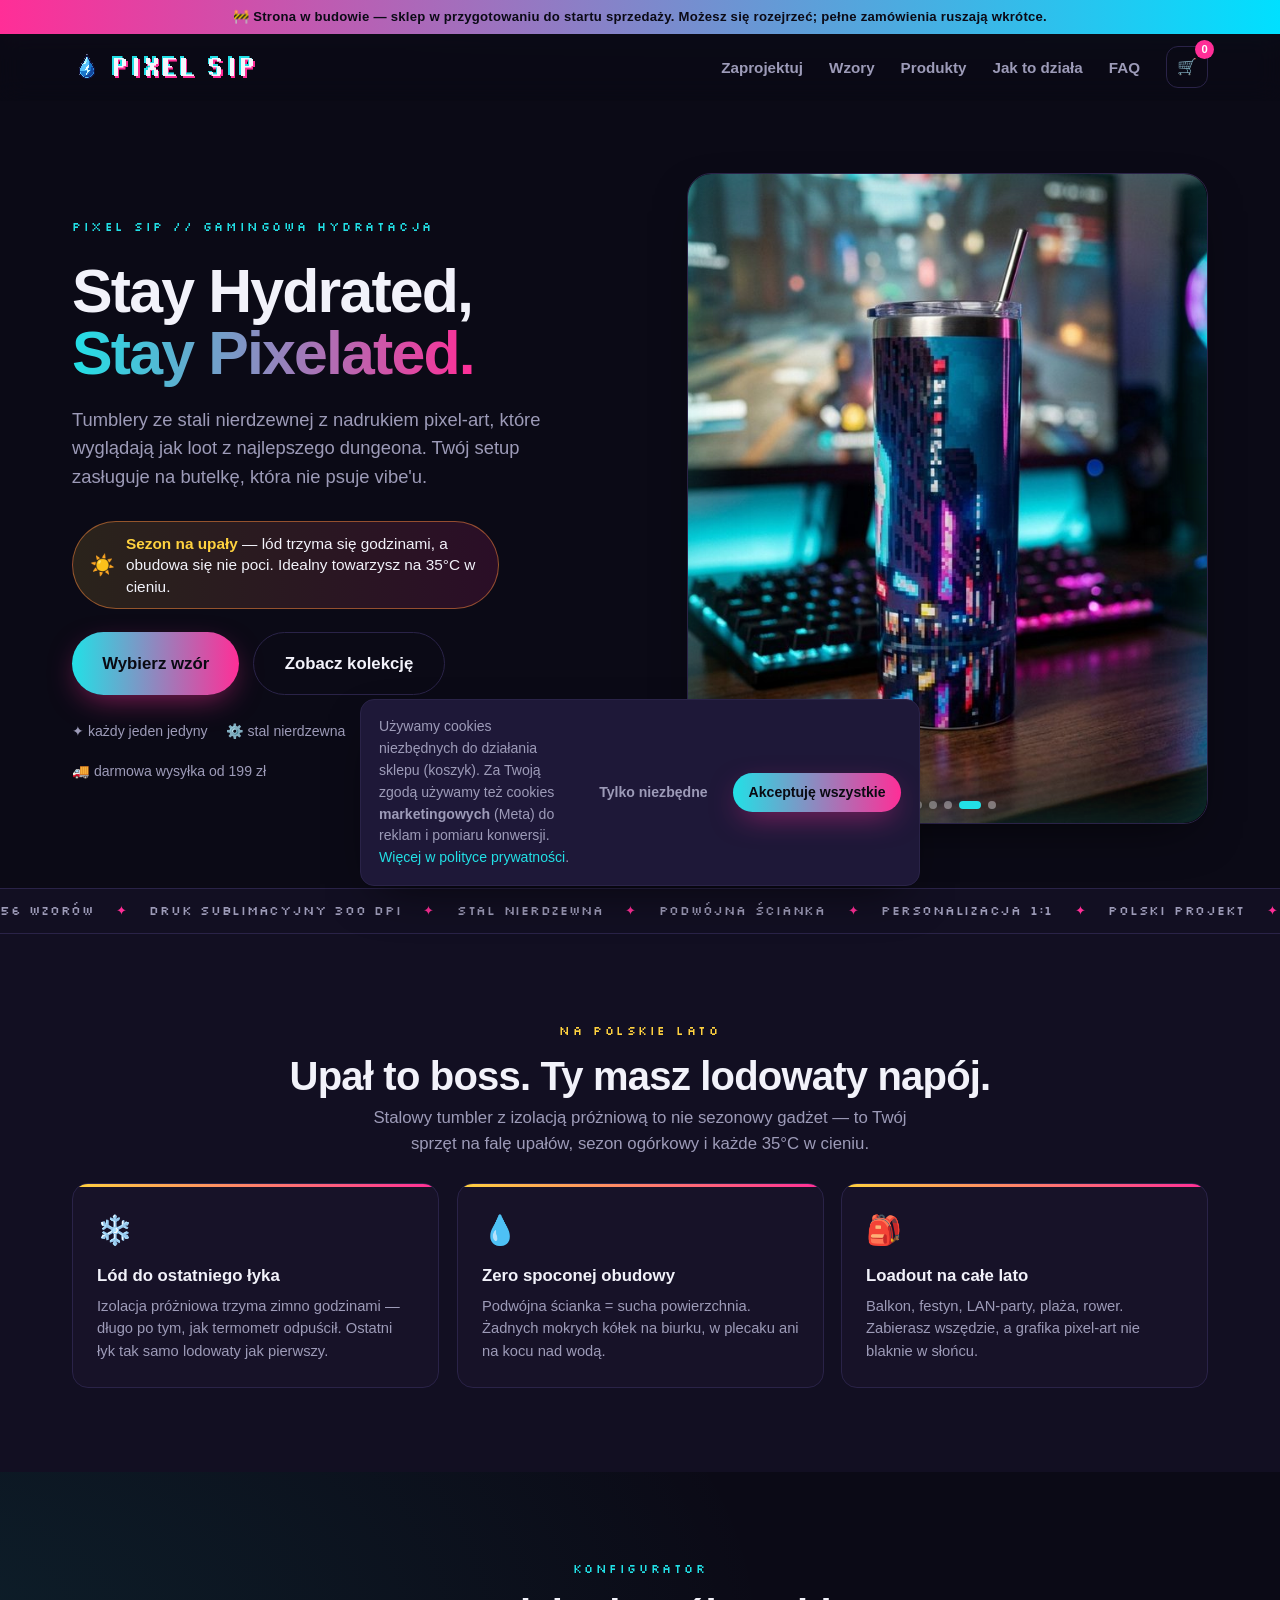
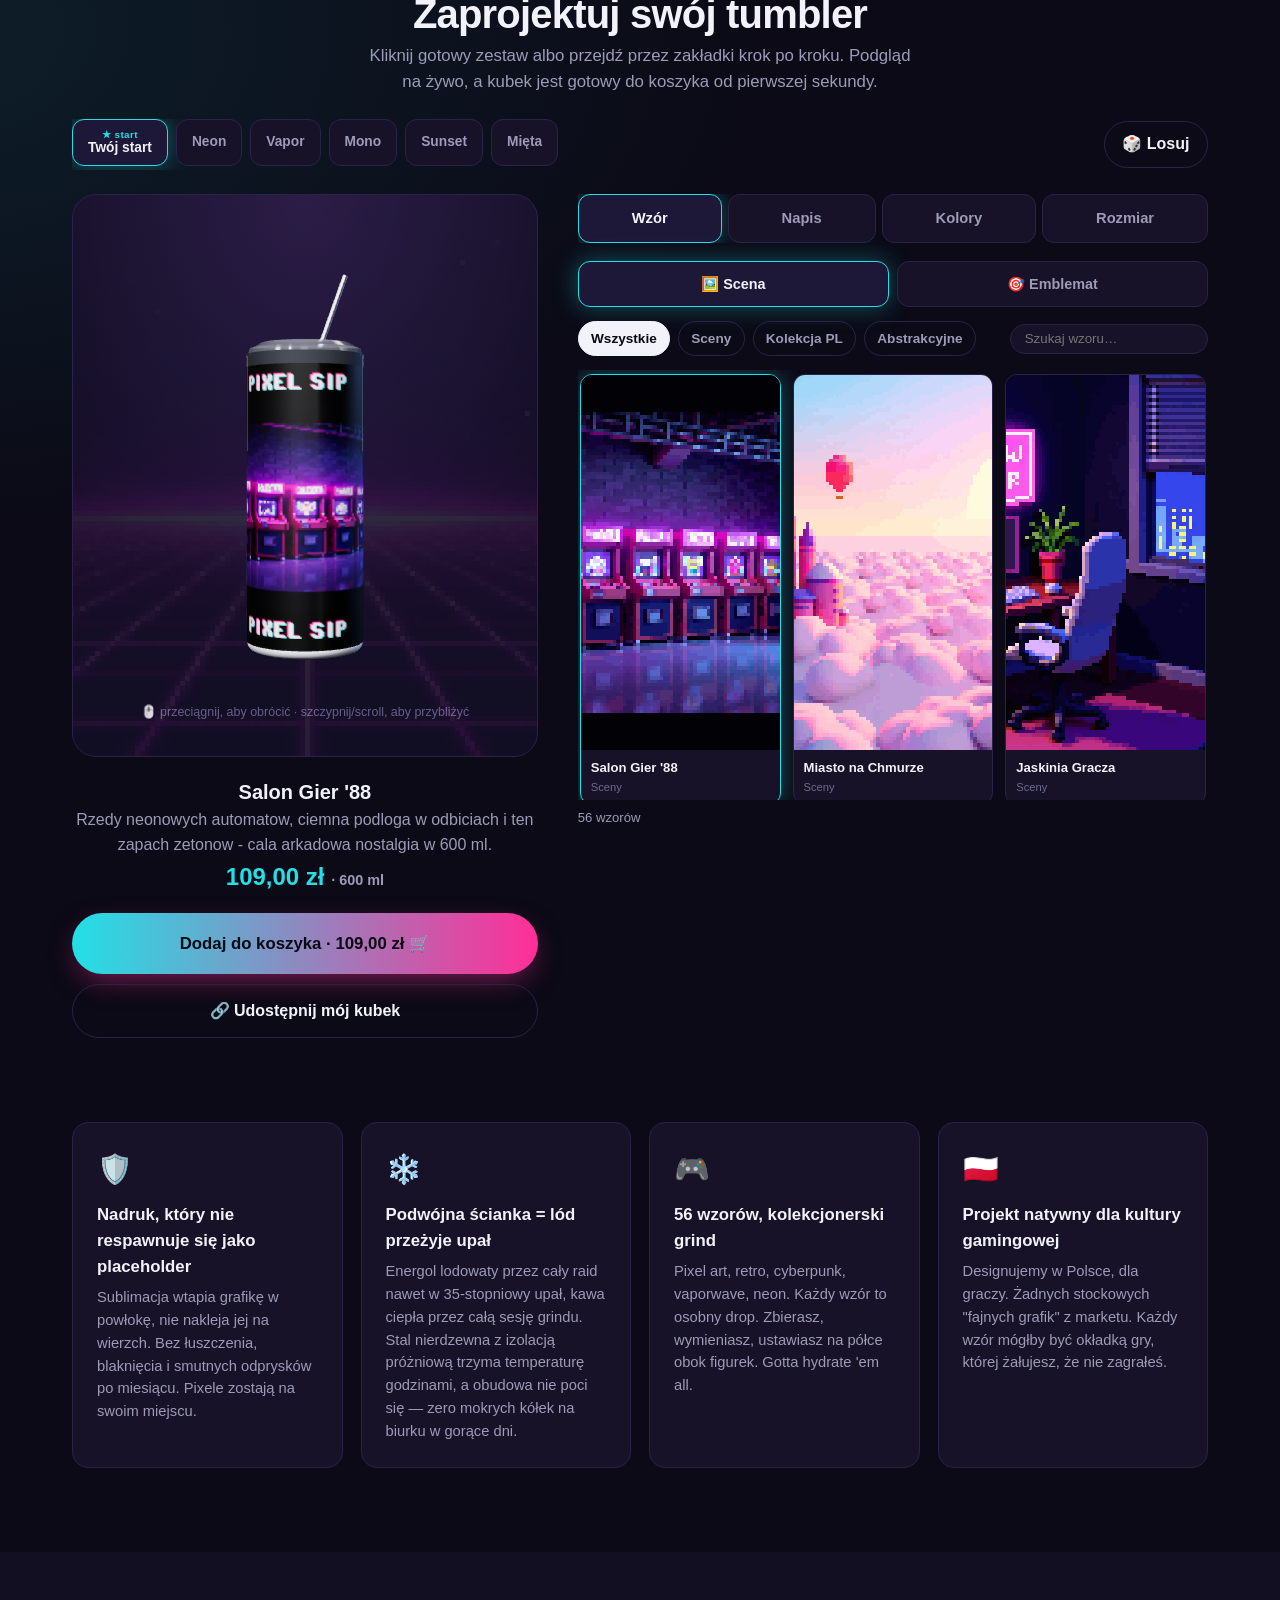
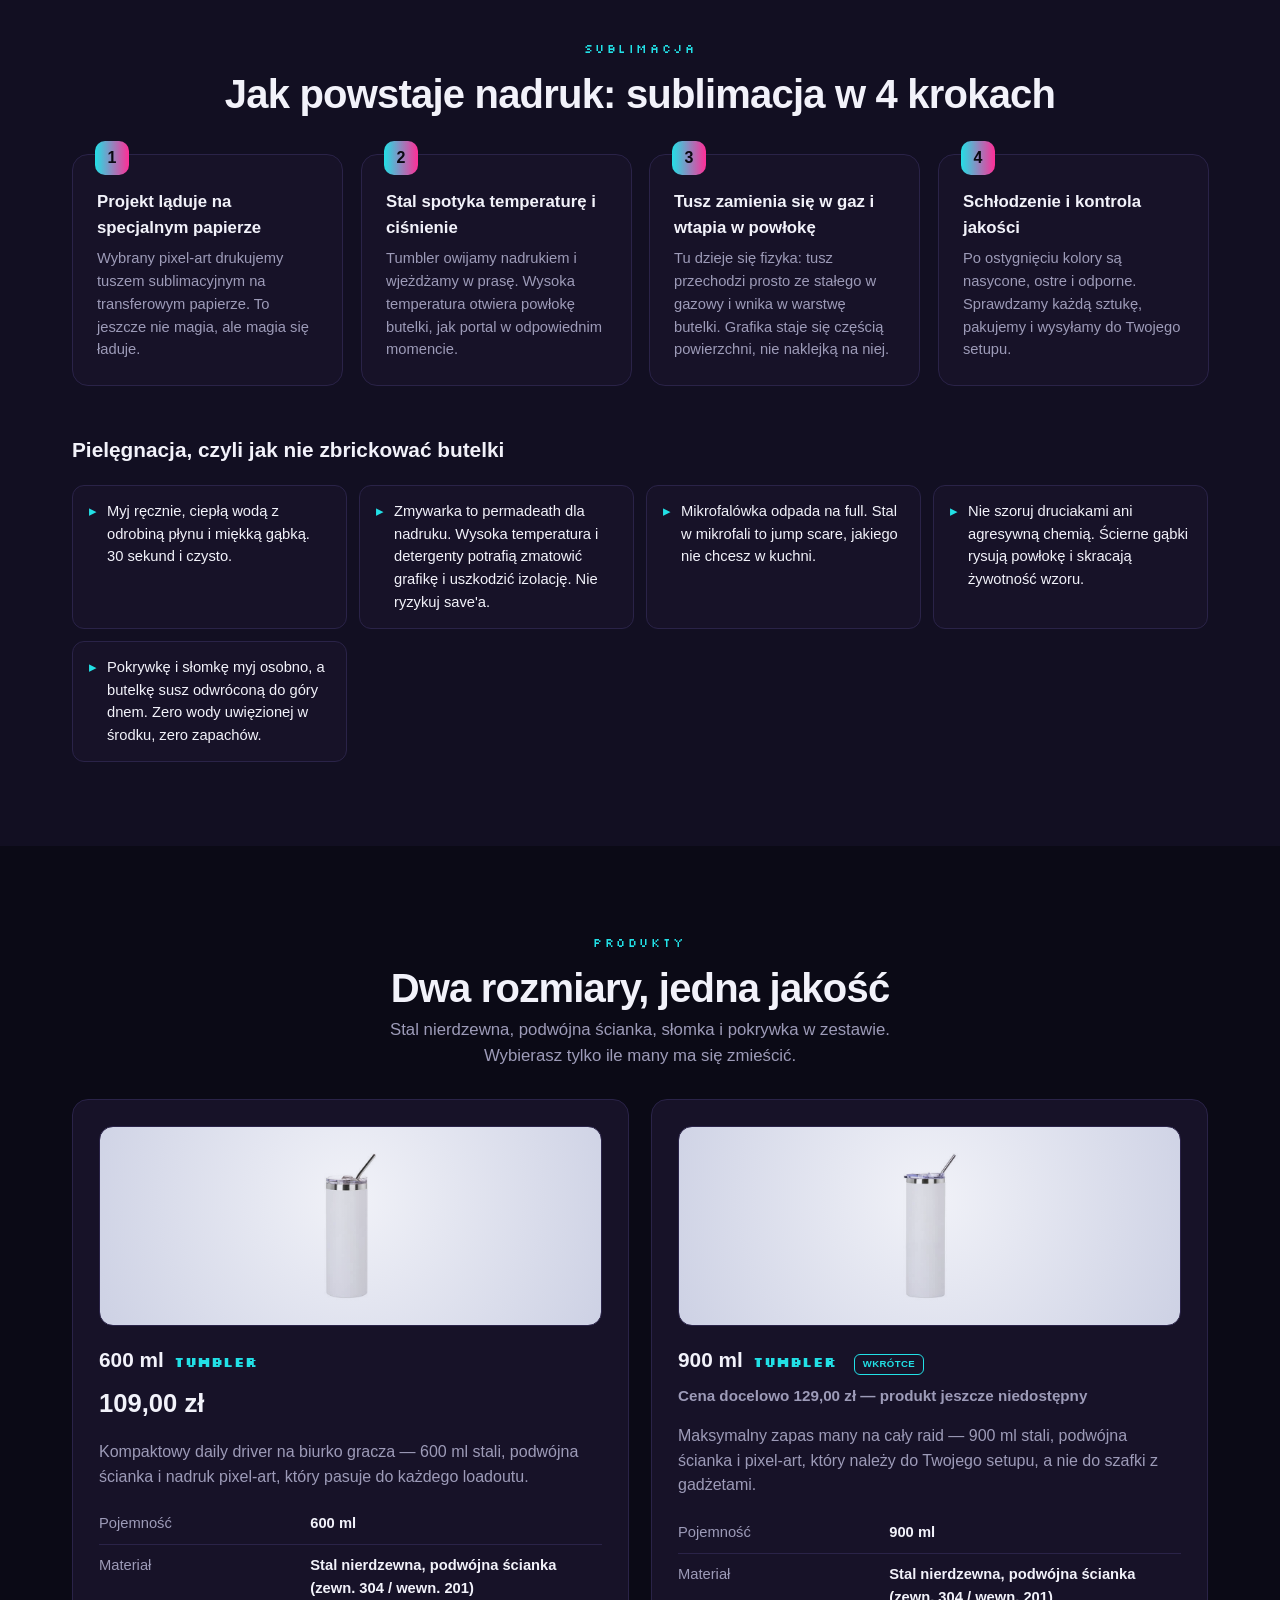
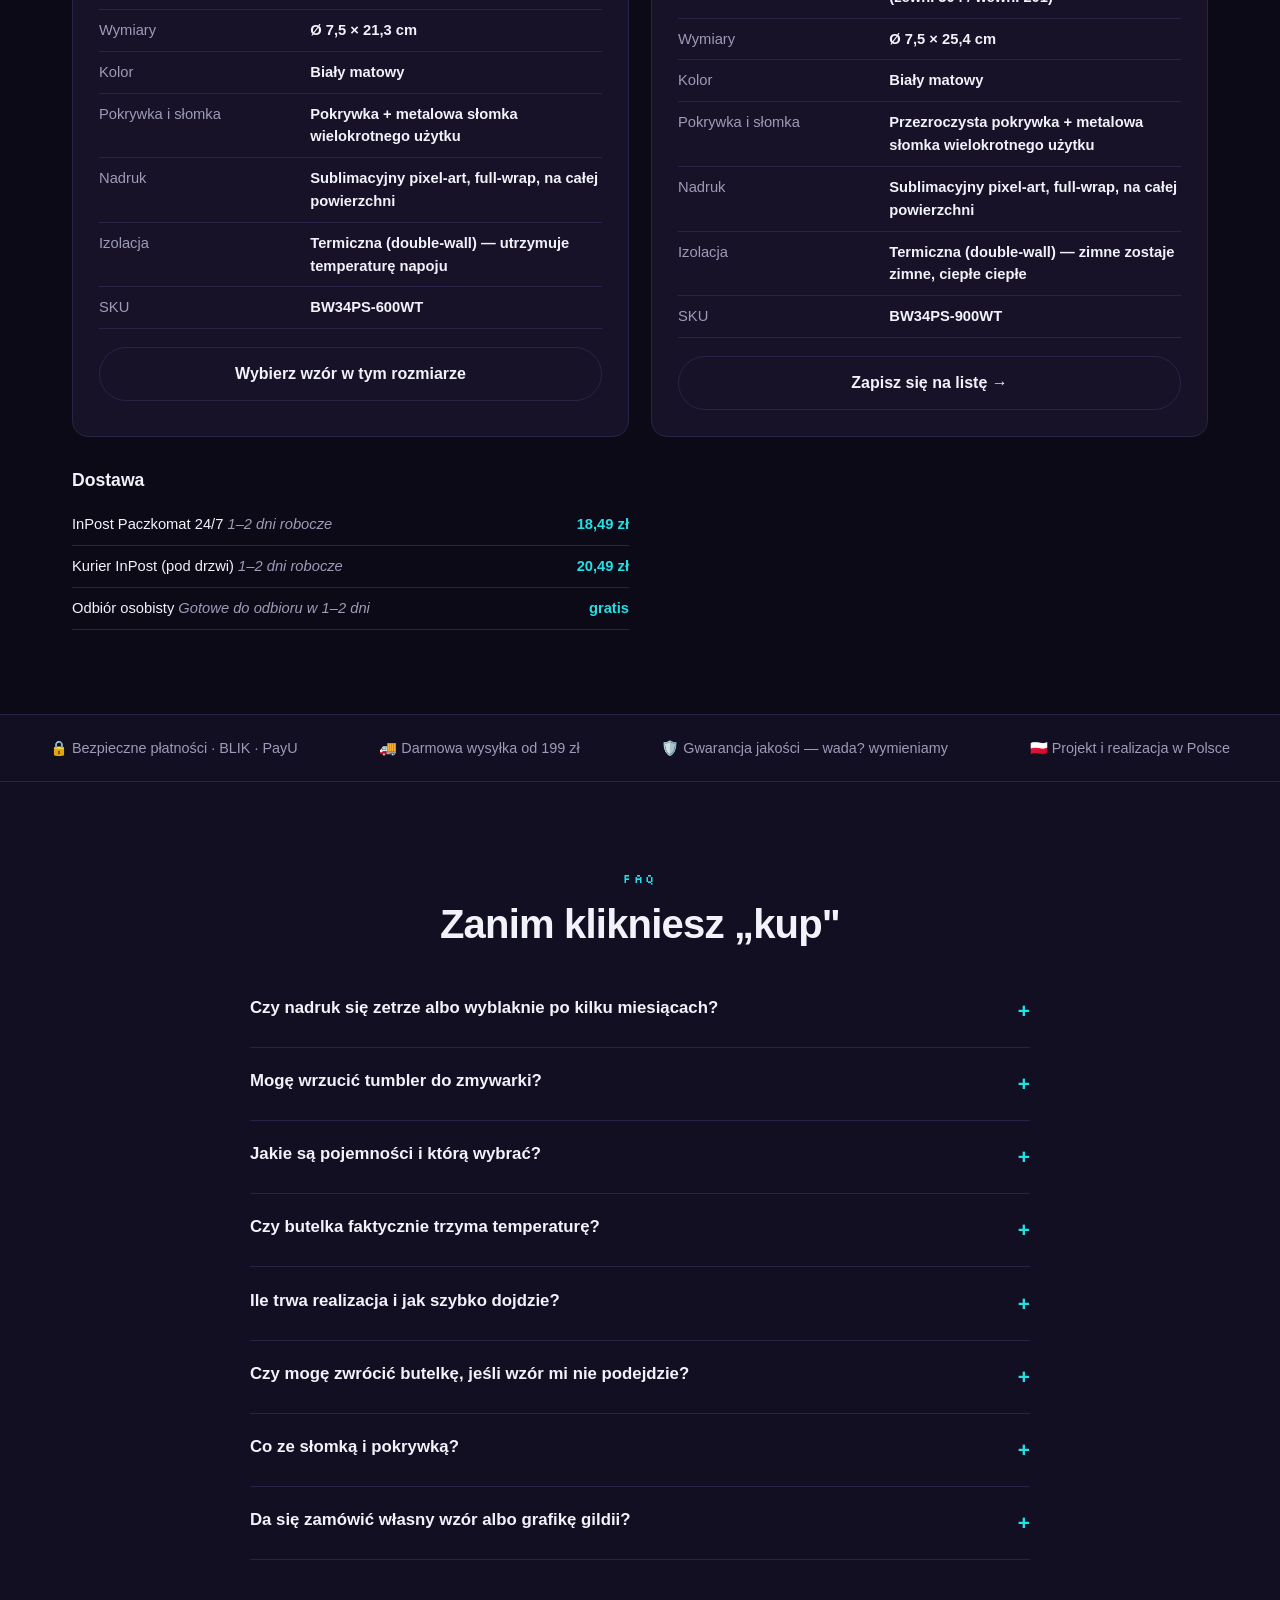
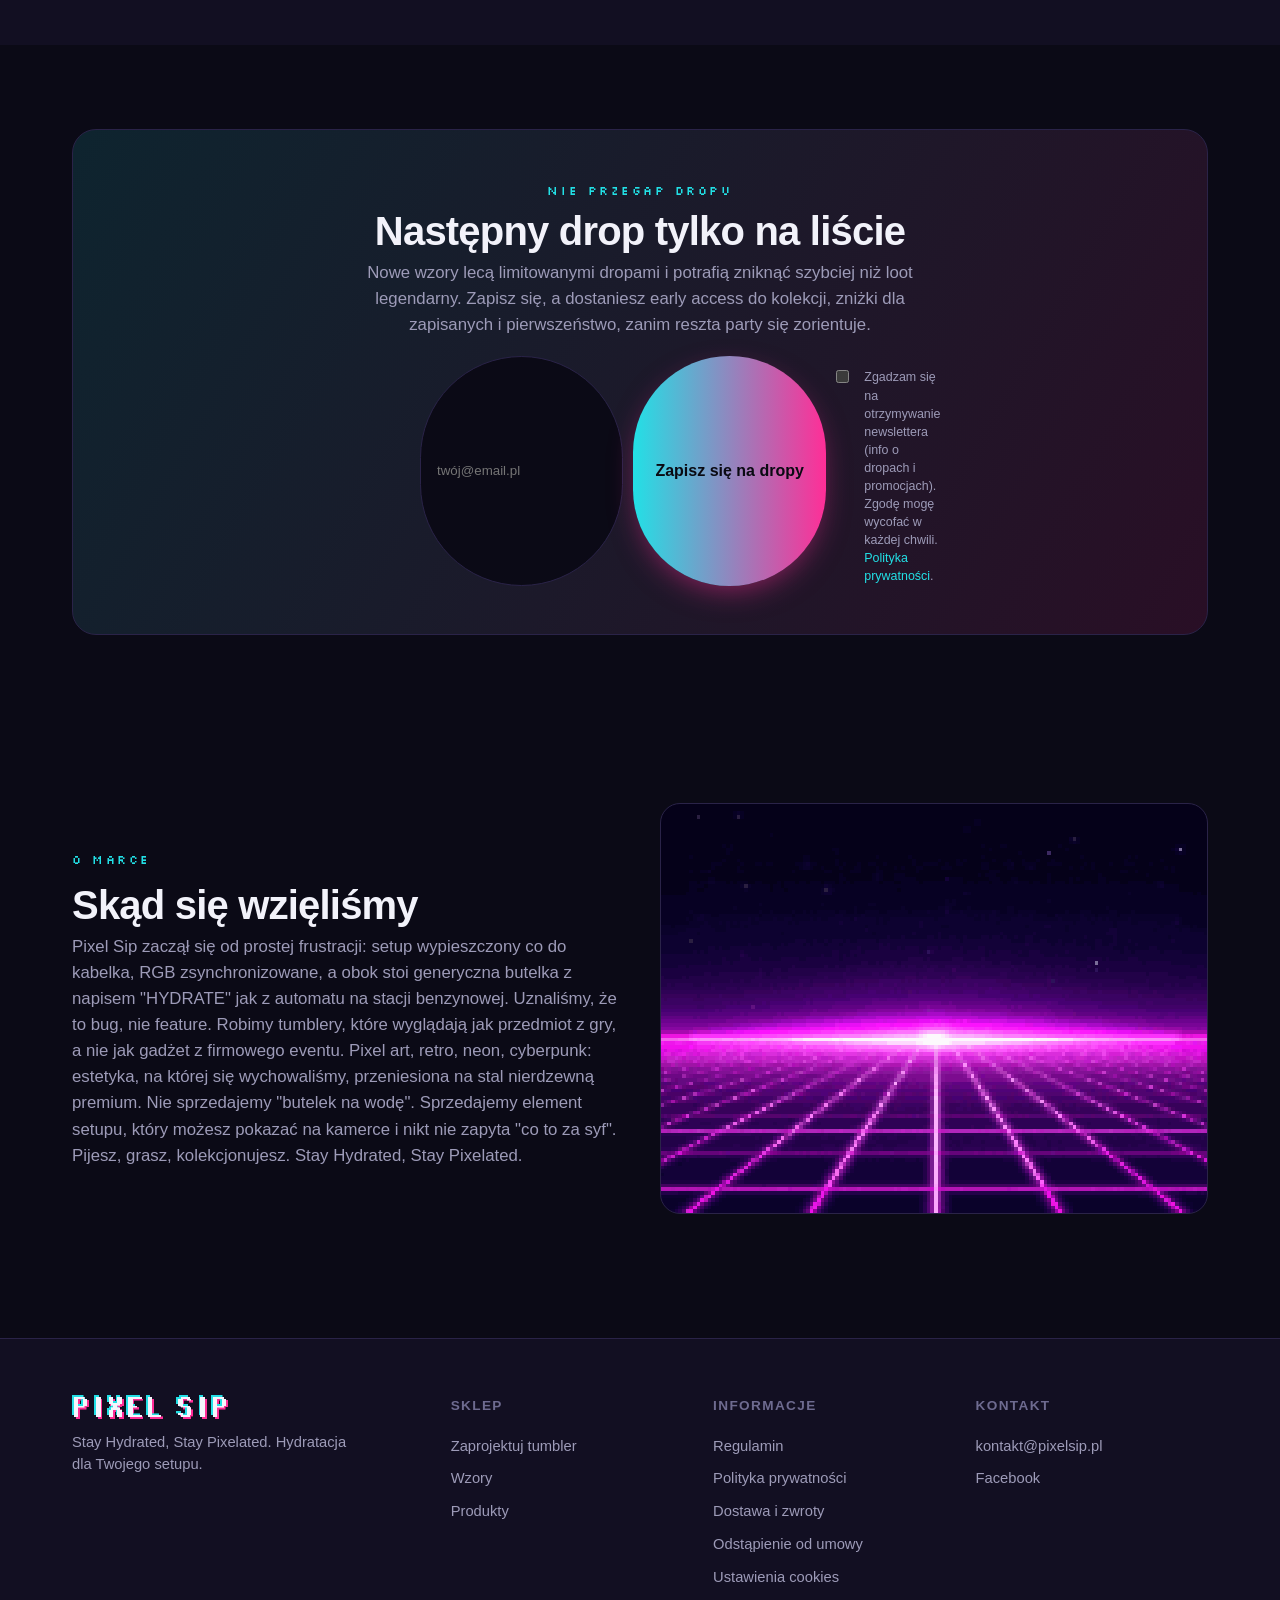
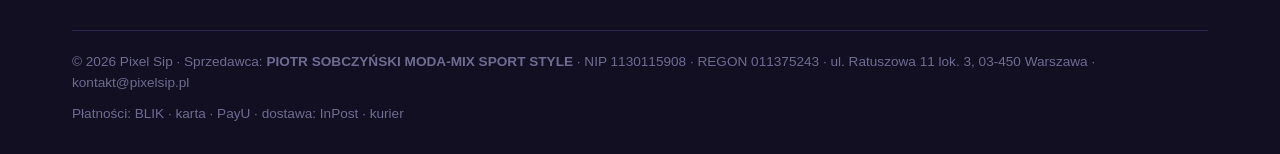
==== commit a8b8d354: "Mobile: zamknięte menu nie zasłania już banera „w budowie” (link FAQ wystawał) Mobilne #nav było cho" ====
--- a/index.html
+++ b/index.html
@@ -24,7 +24,7 @@
 <link rel="icon" href="assets/brand/favicon.png" type="image/png">
 <link rel="preload" href="assets/fonts/Silkscreen-Bold.woff2" as="font" type="font/woff2" crossorigin>
 <link rel="preload" href="assets/fonts/PixelOperator-Bold.woff2" as="font" type="font/woff2" crossorigin>
-<link rel="stylesheet" href="css/styles.css?v=2747107c">
+<link rel="stylesheet" href="css/styles.css?v=fd8e3925">
 <script type="importmap">{"imports":{"three":"./js/vendor/three.module.js"}}</script>
 <script type="application/ld+json">{"@context": "https://schema.org", "@graph": [{"@type": "Organization", "name": "Pixel Sip", "url": "https://pixelsip.pl", "logo": "https://pixelsip.pl/assets/brand/symbol.png", "description": "Premium tumblery 600 i 900 ml ze stali nierdzewnej z nadrukiem pixel-art. 56 wzorów: retro, cyberpunk, neon. Stay Hydrated, Stay Pixelated.", "slogan": "Stay Hydrated, Stay Pixelated", "legalName": "PIOTR SOBCZYŃSKI MODA-MIX SPORT STYLE", "vatID": "PL1130115908", "taxID": "PL1130115908", "email": "kontakt@pixelsip.pl", "address": {"@type": "PostalAddress", "streetAddress": "ul. Ratuszowa 11 lok. 3", "postalCode": "03-450", "addressLocality": "Warszawa", "addressCountry": "PL"}, "contactPoint": {"@type": "ContactPoint", "contactType": "customer support", "email": "kontakt@pixelsip.pl", "areaServed": "PL", "availableLanguage": "pl"}, "sameAs": ["https://www.facebook.com/profile.php?id=61591567704746"]}, {"@type": "Product", "name": "PIXEL SIP Tumbler 600 ml — Stay Hydrated, Stay Pixelated", "image": "assets/products/tumbler-600-12513_1.jpg", "description": "Kompaktowy daily driver na biurko gracza — 600 ml stali, podwójna ścianka i nadruk pixel-art, który pasuje do każdego loadoutu.", "sku": "BW34PS-600WT", "brand": {"@type": "Brand", "name": "Pixel Sip"}, "offers": {"@type": "Offer", "priceCurrency": "PLN", "price": 109, "availability": "https://schema.org/InStock", "itemCondition": "https://schema.org/NewCondition"}}, {"@type": "Product", "name": "PIXEL SIP Tumbler 900 ml — Stay Hydrated, Stay Pixelated", "image": "assets/products/tumbler-900-12514_1.jpg", "description": "Maksymalny zapas many na cały raid — 900 ml stali, podwójna ścianka i pixel-art, który należy do Twojego setupu, a nie do szafki z gadżetami.", "sku": "BW34PS-900WT", "brand": {"@type": "Brand", "name": "Pixel Sip"}, "offers": {"@type": "Offer", "priceCurrency": "PLN", "price": 129, "availability": "https://schema.org/PreOrder", "itemCondition": "https://schema.org/NewCondition"}}]}</script>
 </head>
--- a/css/styles.css
+++ b/css/styles.css
@@ -392,8 +392,8 @@
 @media(max-width:640px){
   .section{padding:60px 0}
   #nav{position:fixed;top:66px;left:0;right:0;z-index:58;flex-direction:column;align-items:flex-start;gap:0;background:var(--bg2);
-    border-bottom:1px solid var(--line);padding:8px 22px;transform:translateY(-130%);transition:.25s;margin:0}
-  #nav.open{transform:none}#nav a{padding:12px 0;width:100%;border-bottom:1px solid var(--line)}
+    border-bottom:1px solid var(--line);padding:8px 22px;transform:translateY(-130%);transition:transform .25s,visibility 0s .25s;visibility:hidden;pointer-events:none;margin:0}
+  #nav.open{transform:none;visibility:visible;pointer-events:auto;transition:transform .25s,visibility 0s}#nav a{padding:12px 0;width:100%;border-bottom:1px solid var(--line)}
   #nav-toggle{display:grid}
   .values{grid-template-columns:1fr}.steps{grid-template-columns:1fr}
   .gallery{grid-template-columns:repeat(2,1fr);max-height:none}
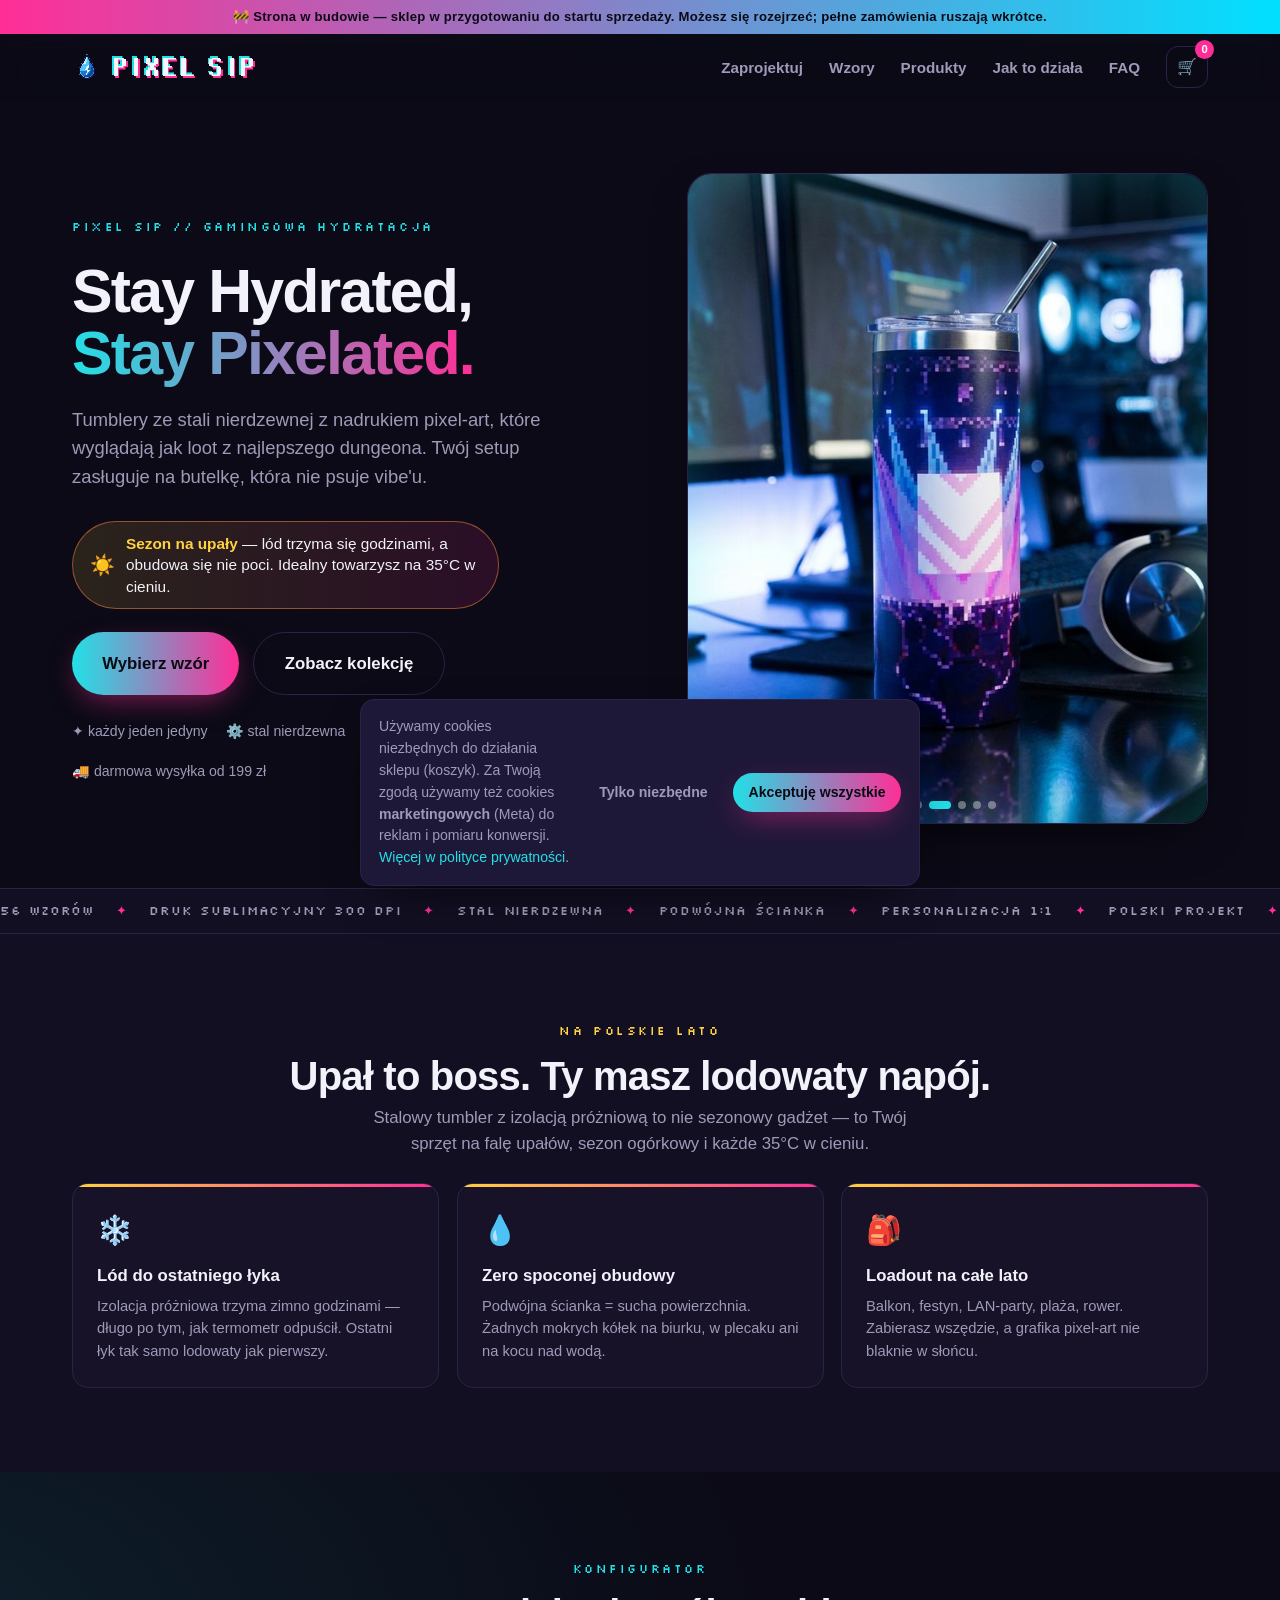
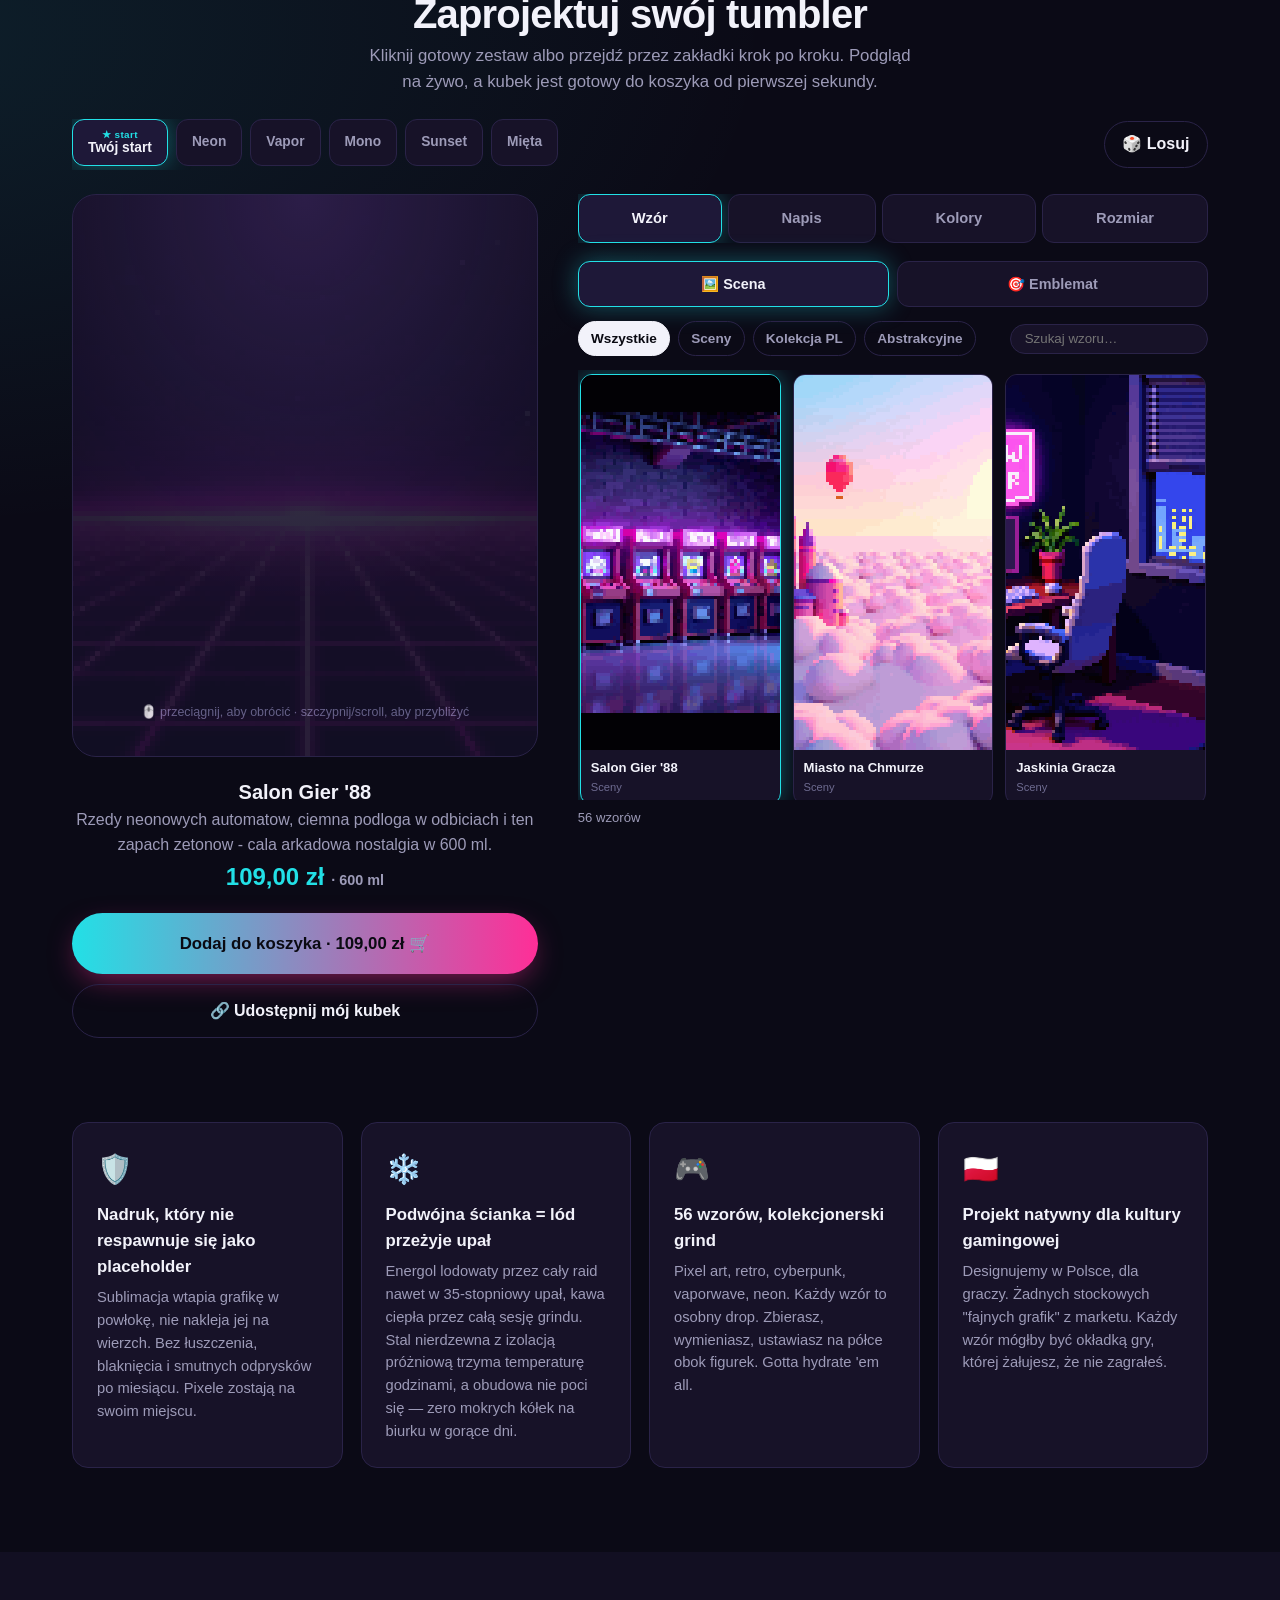
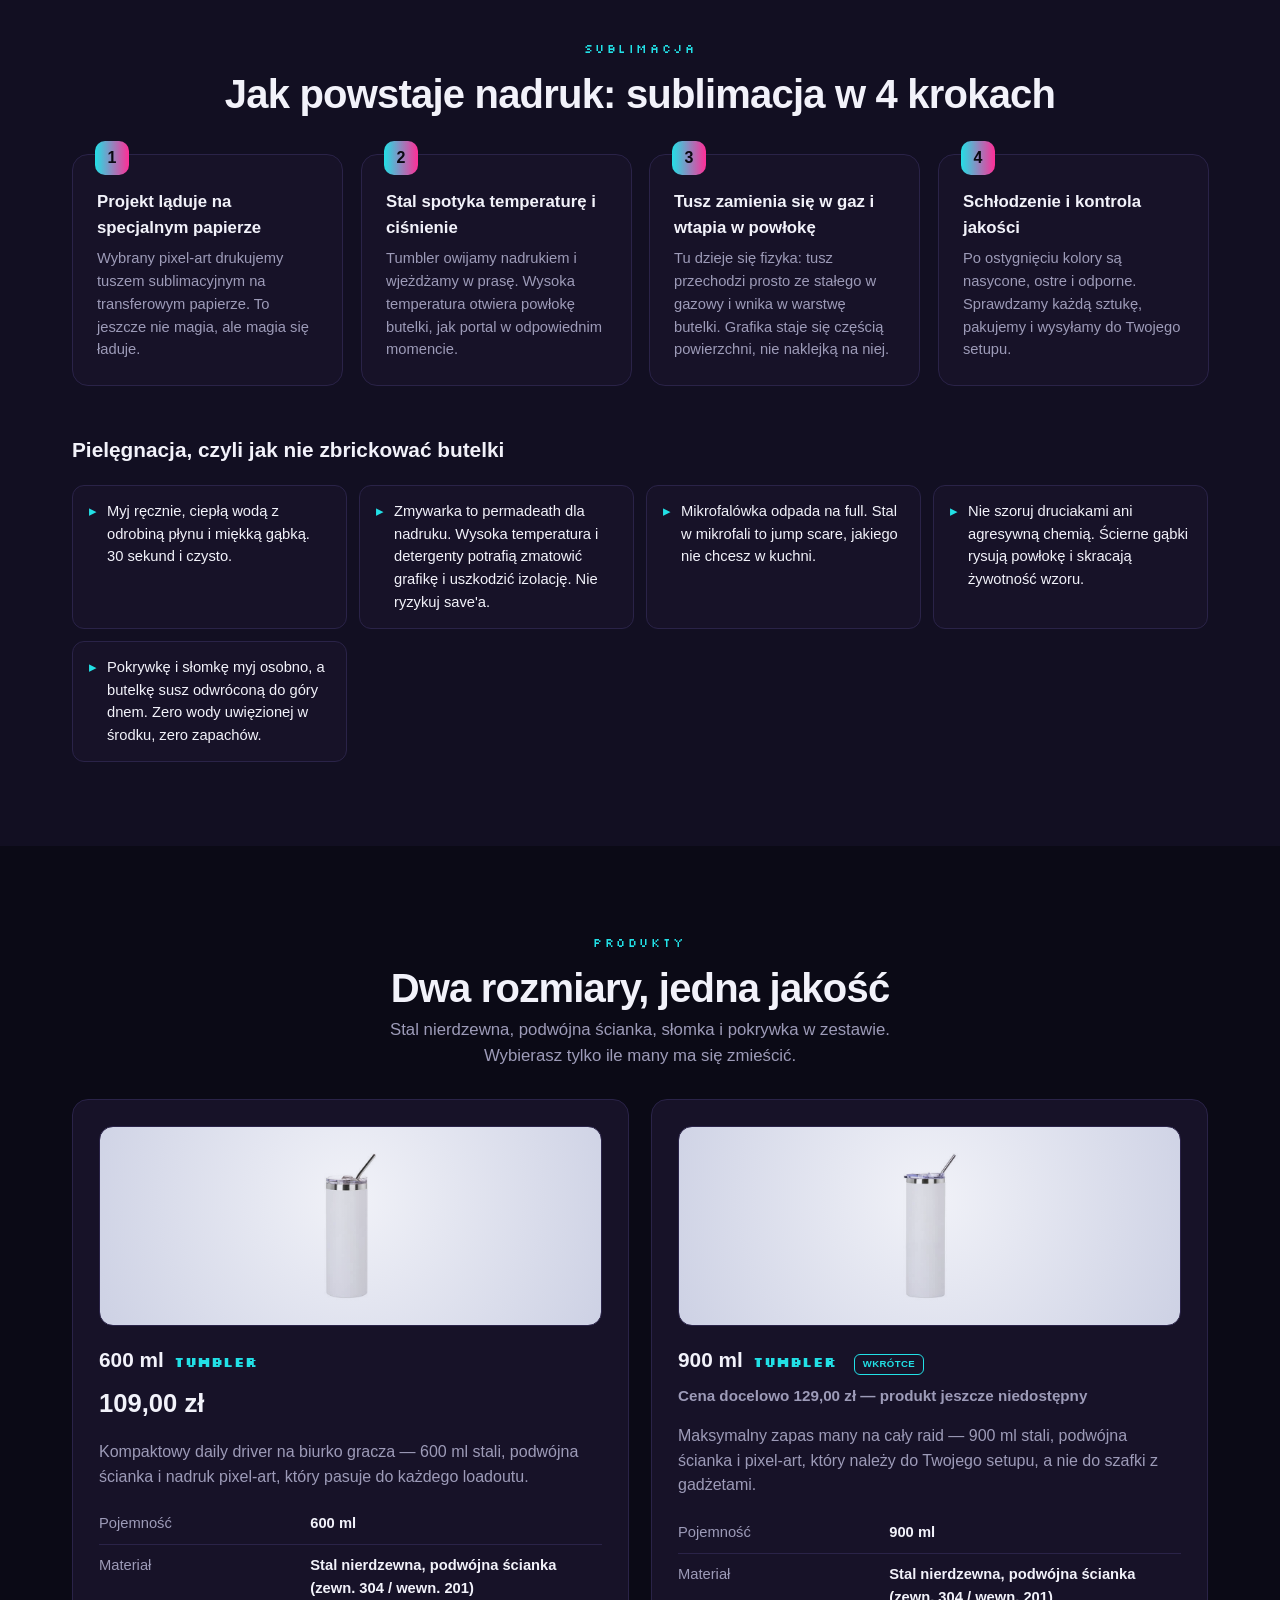
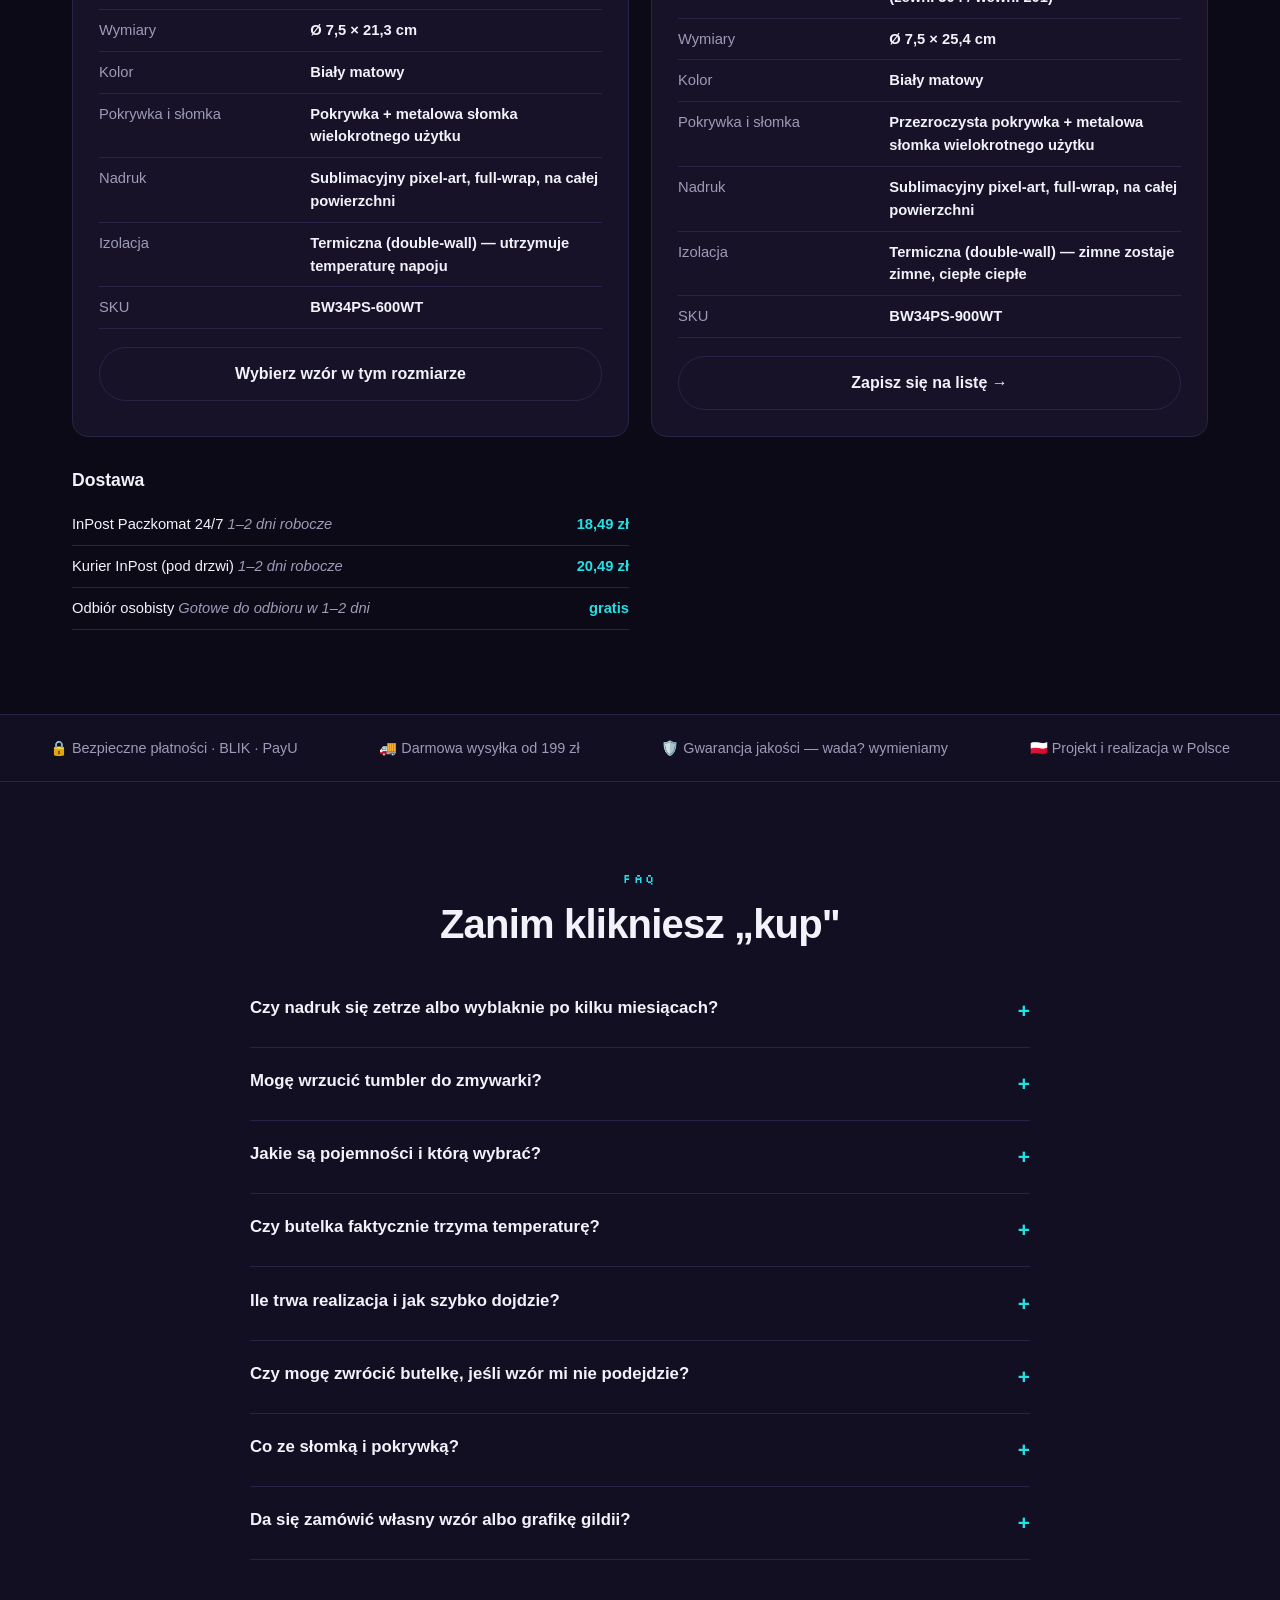
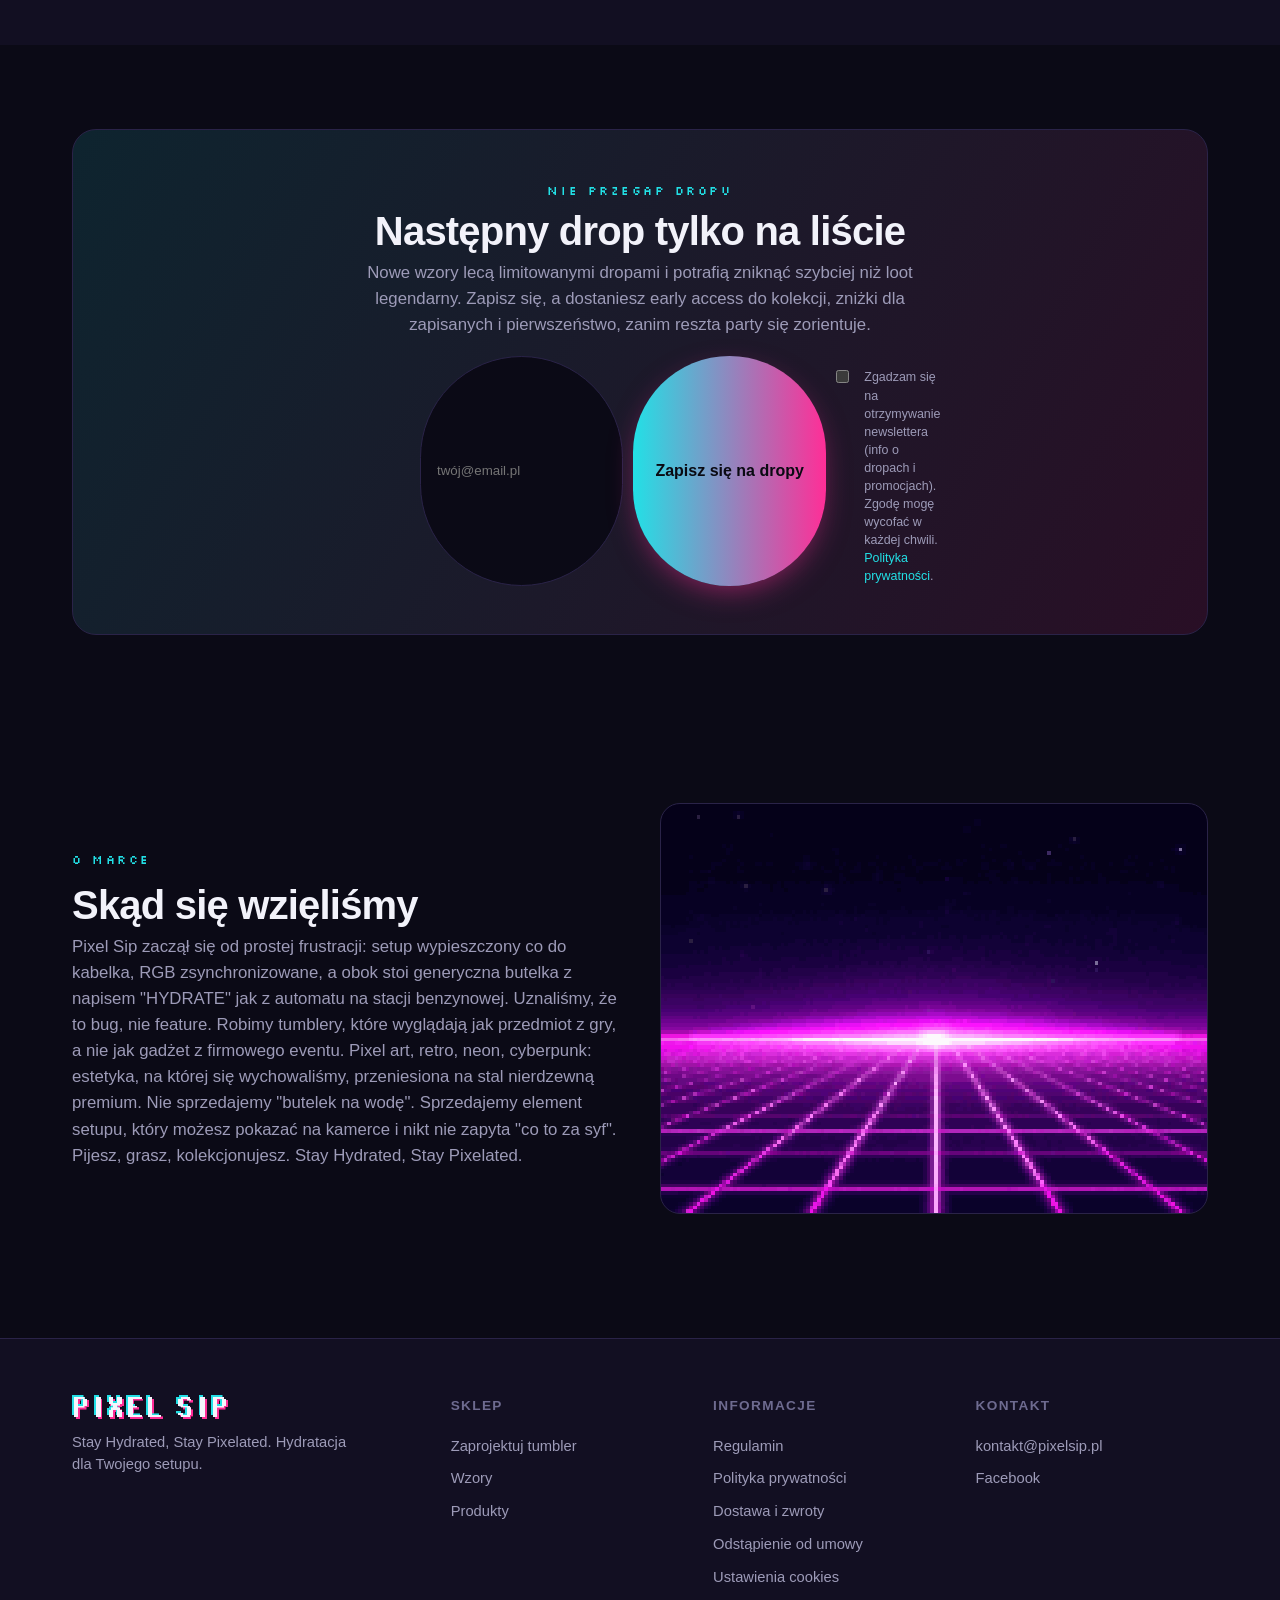
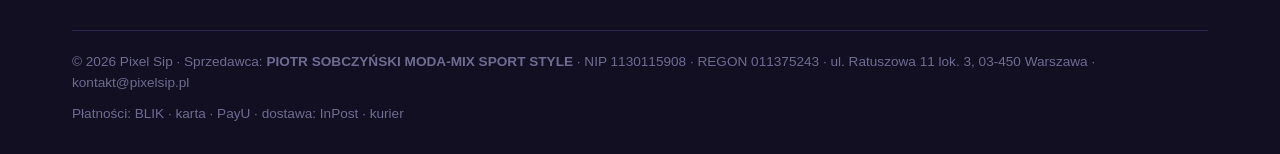
==== commit 1142af88: "Checkout: pokaż błędy biznesowe backendu (kod wyczerpany/płatność/limit) zamiast fallbacku mailto Gd" ====
--- a/index.html
+++ b/index.html
@@ -358,6 +358,6 @@
 if(_t3d){const _io=new IntersectionObserver((es,o)=>{if(es.some(x=>x.isIntersecting)){o.disconnect();import('./js/tumbler3d.js?v=58f99d76');}},{rootMargin:'400px'});_io.observe(_t3d);}
 </script>
 <script>window.__DV='6a08c821'</script>
-<script src="js/store.js?v=6fae030b"></script>
+<script src="js/store.js?v=a16eea3c"></script>
 </body>
 </html>
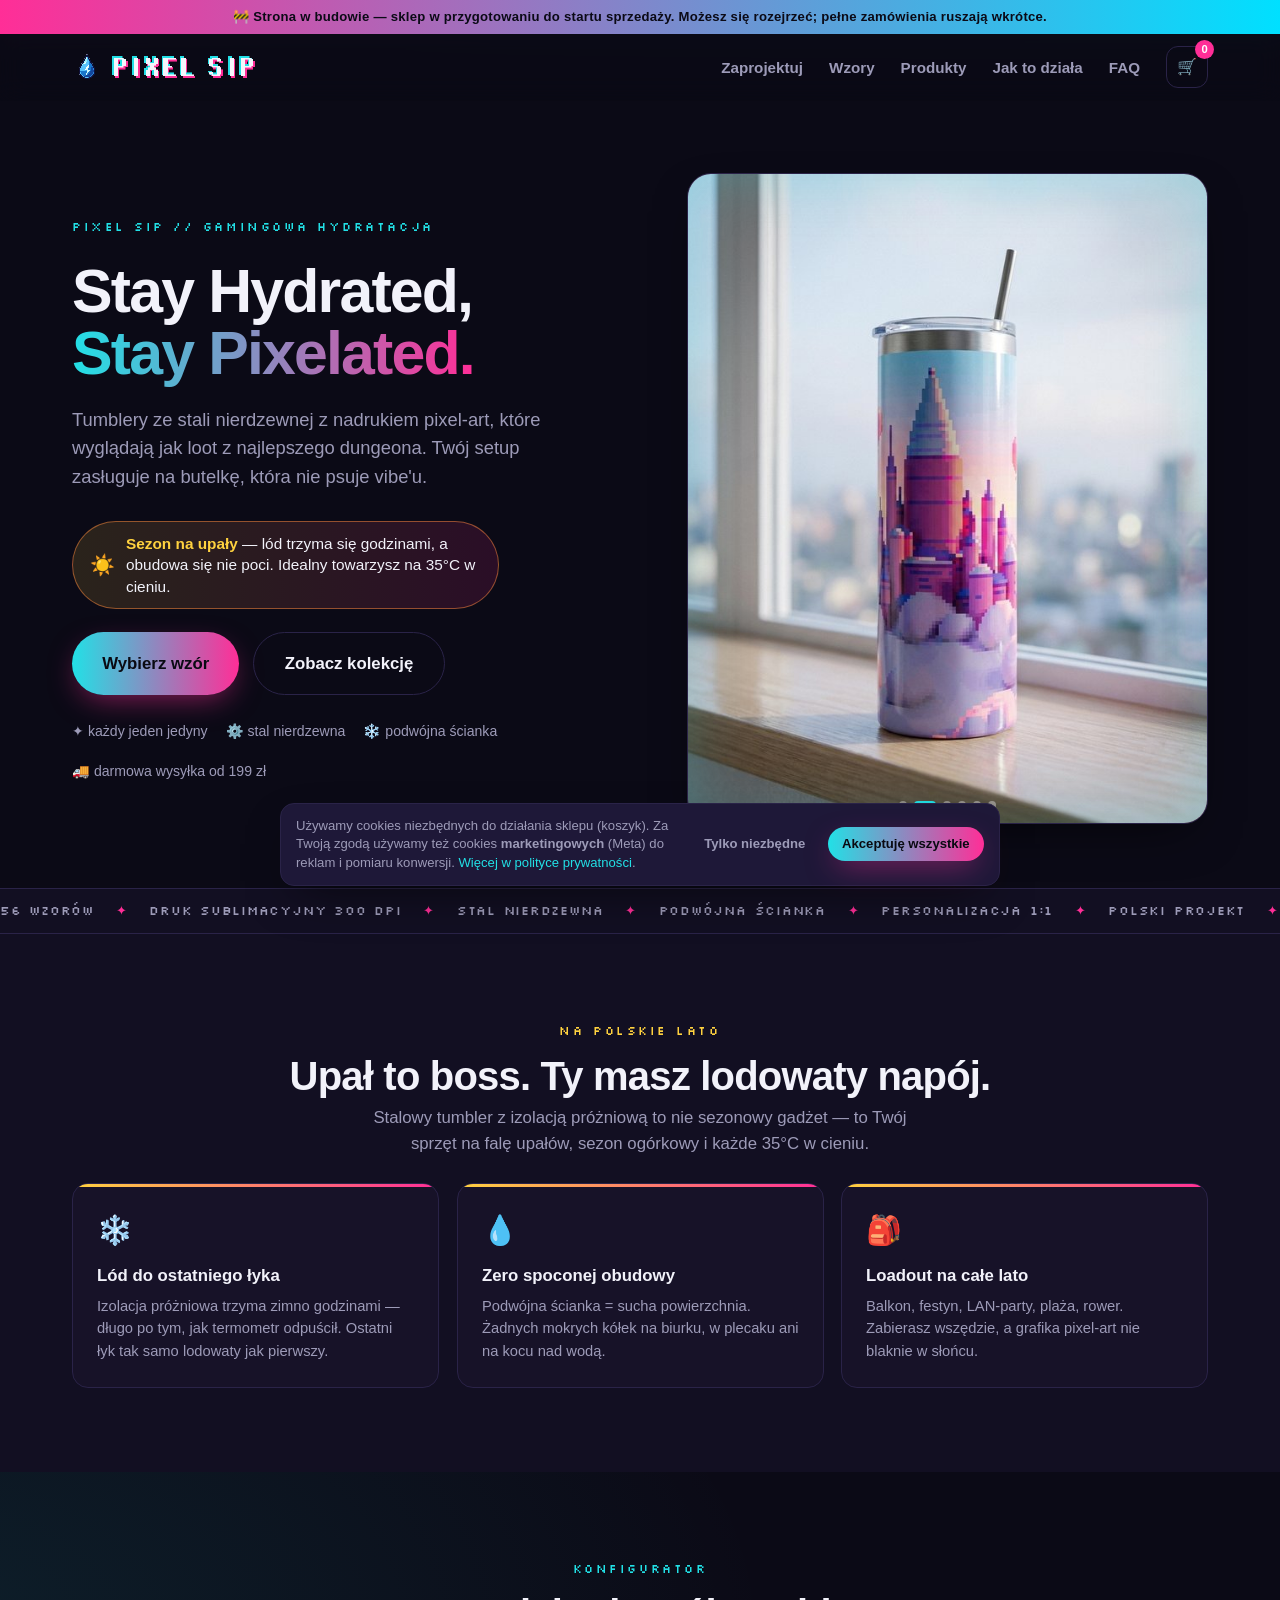
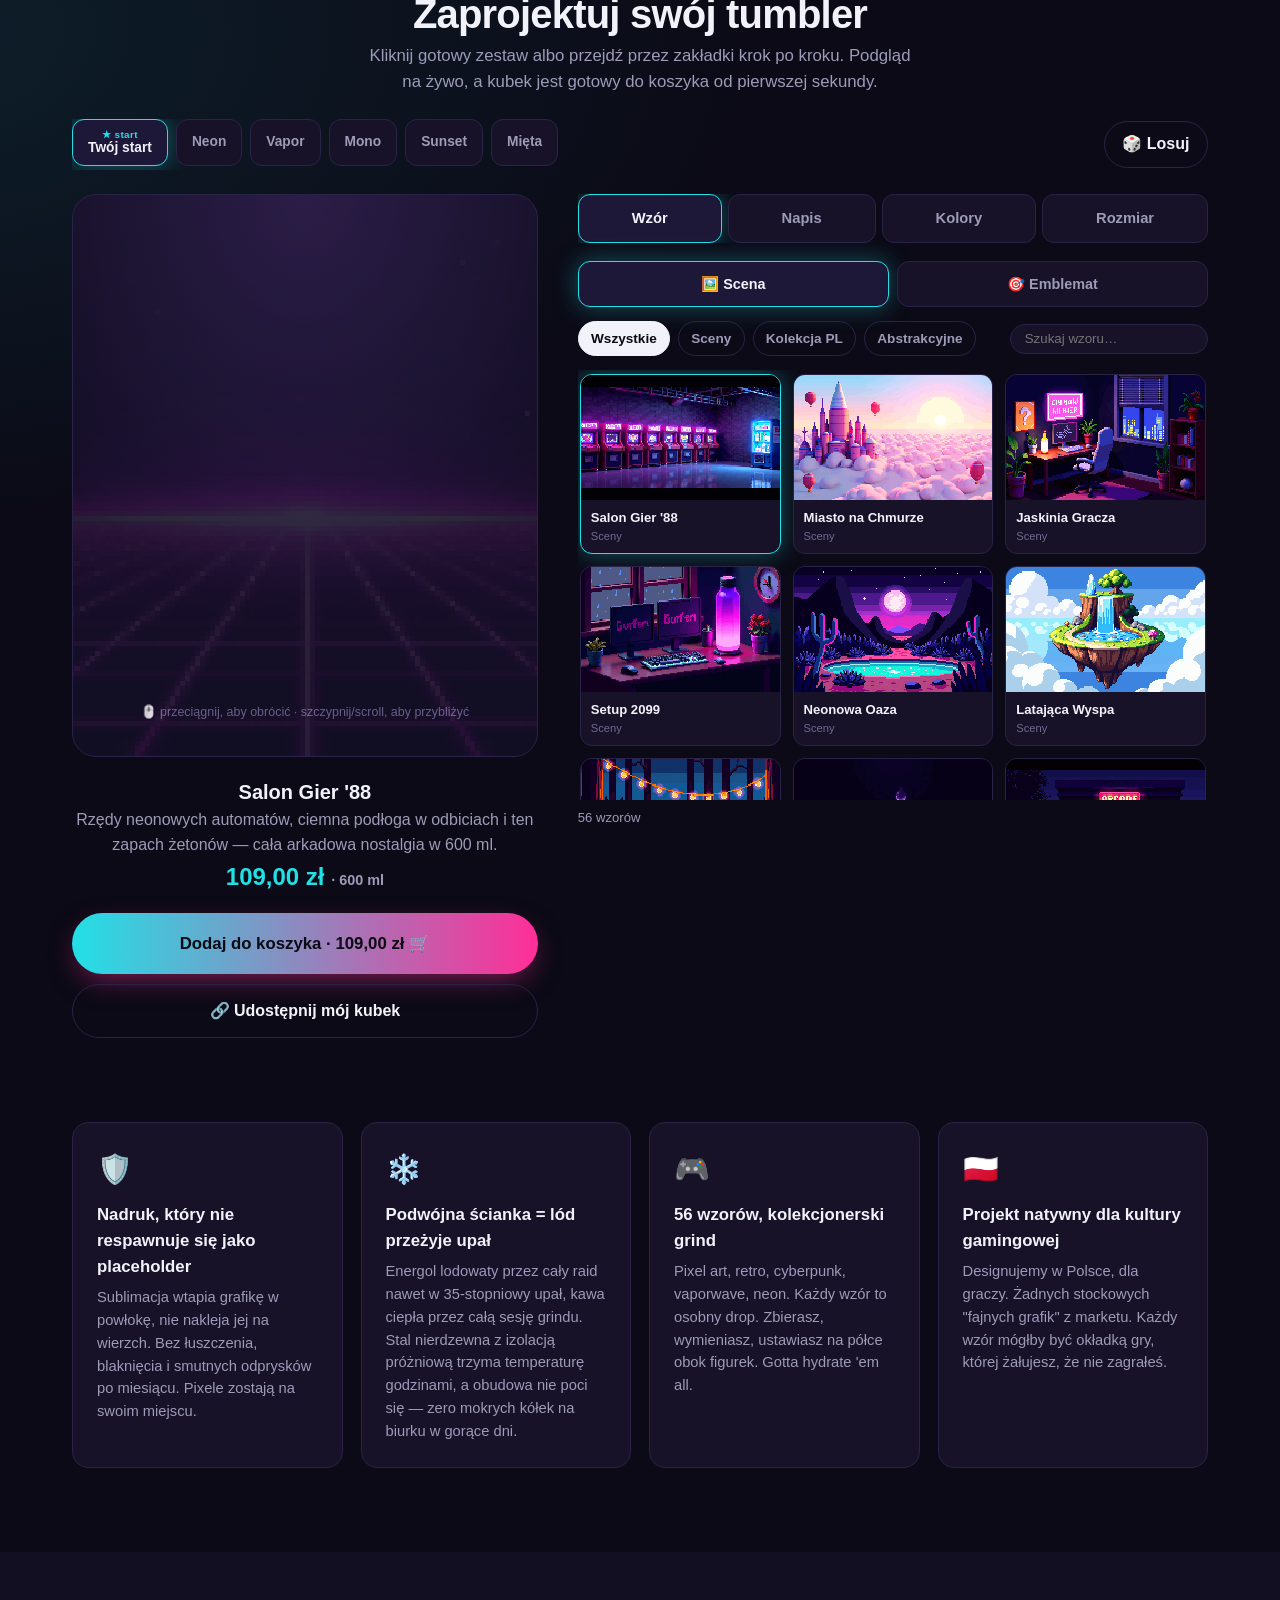
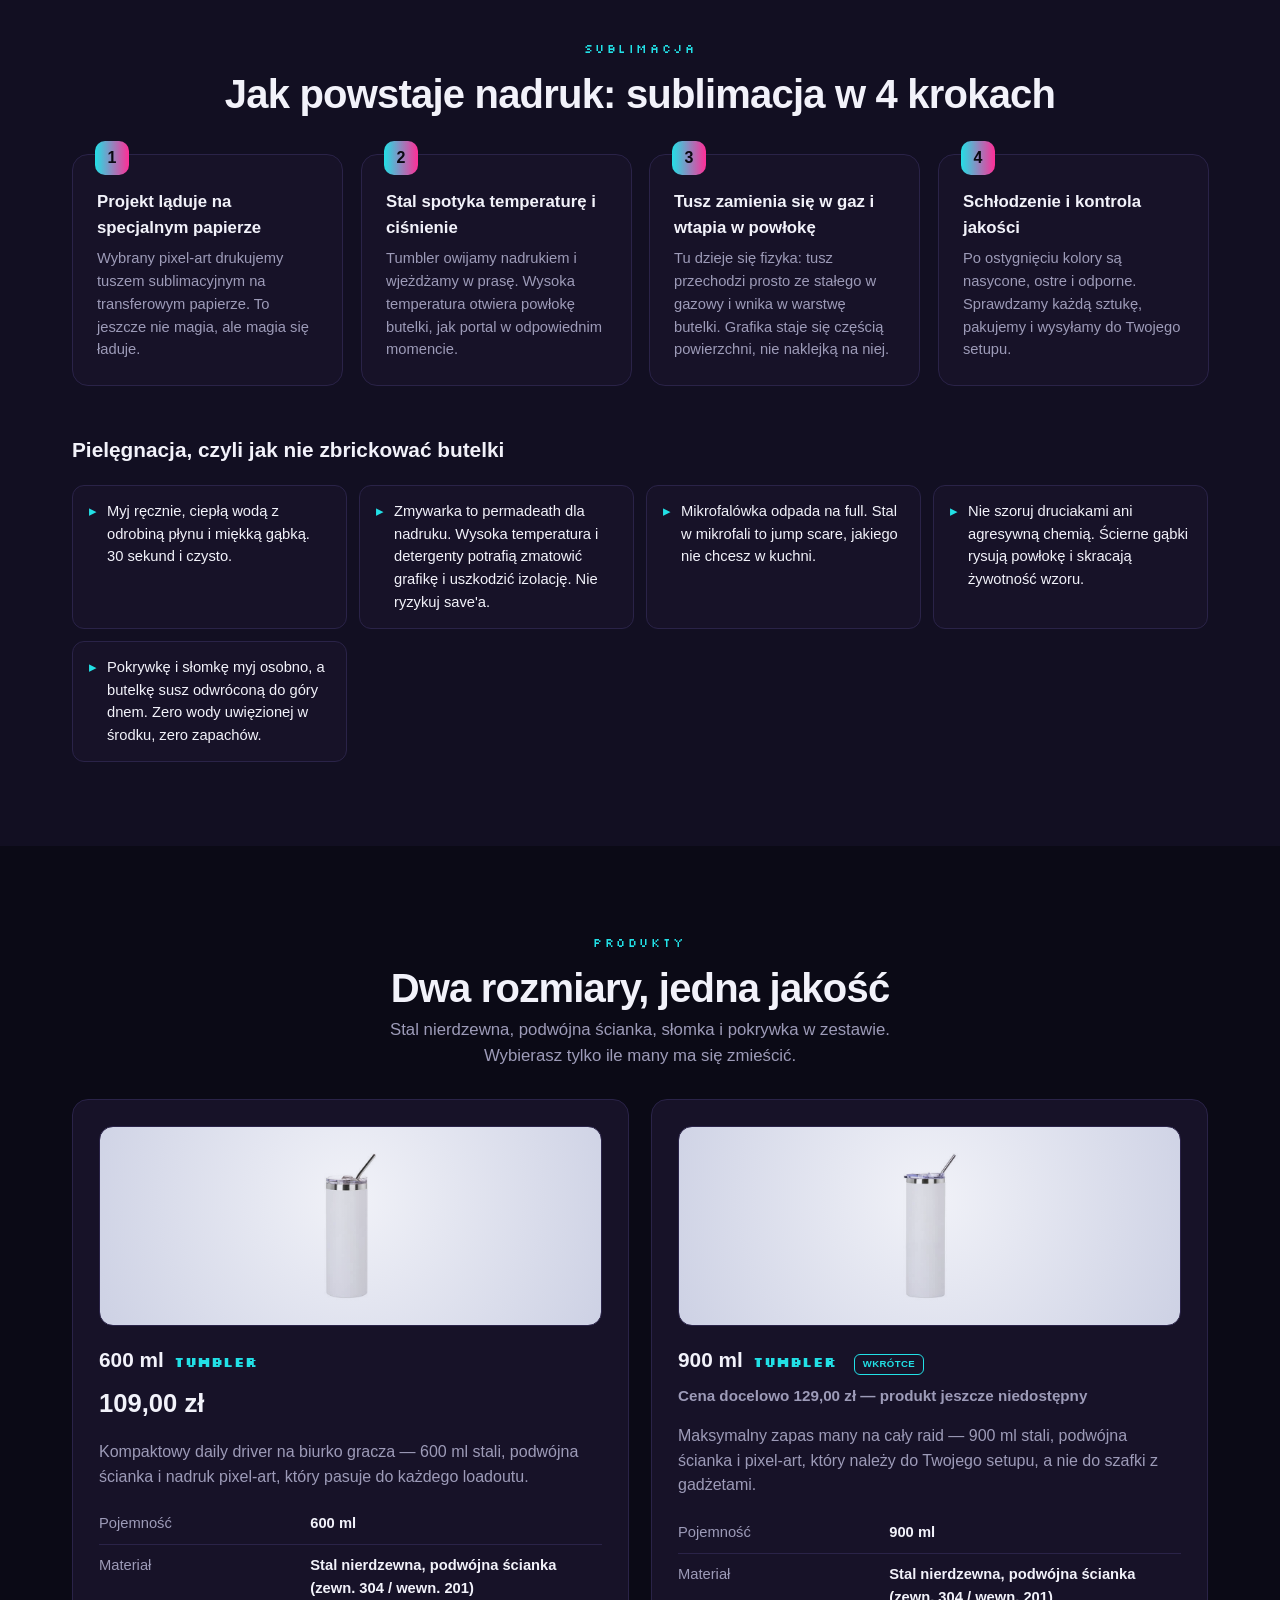
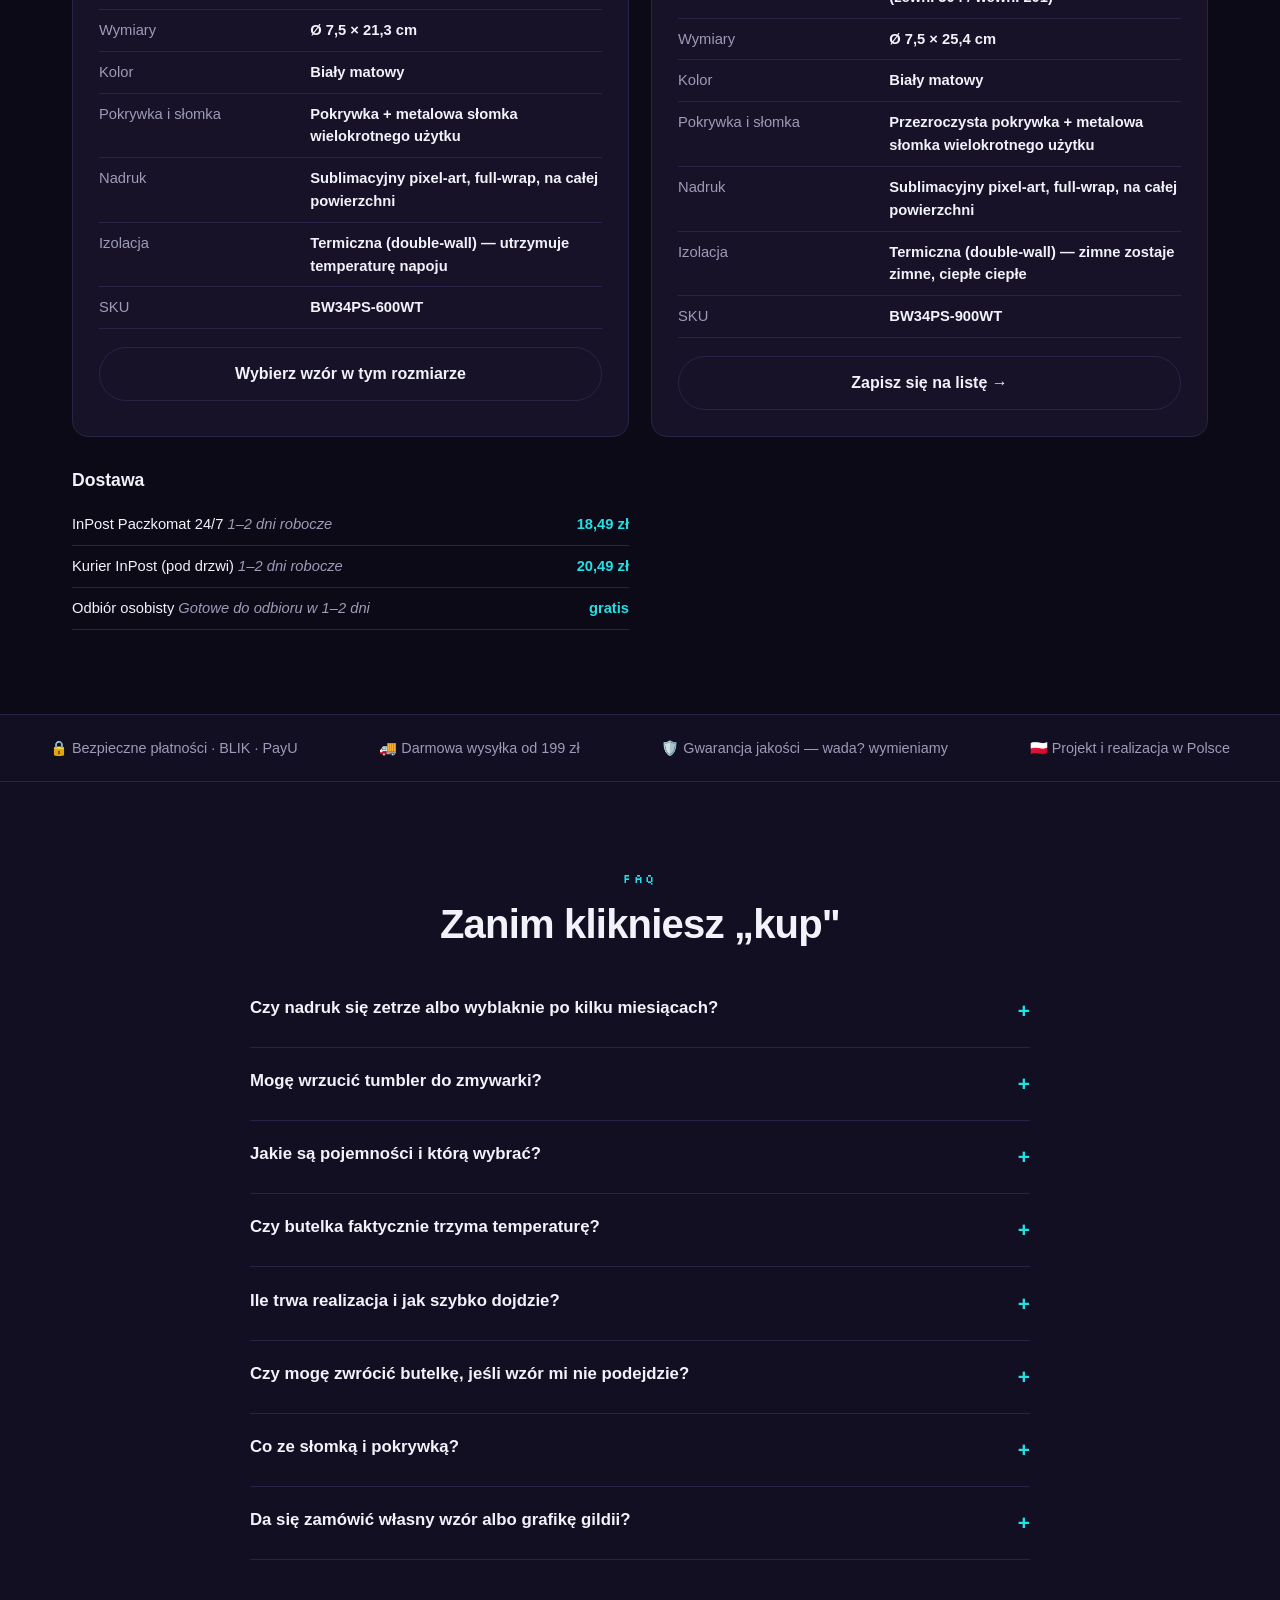
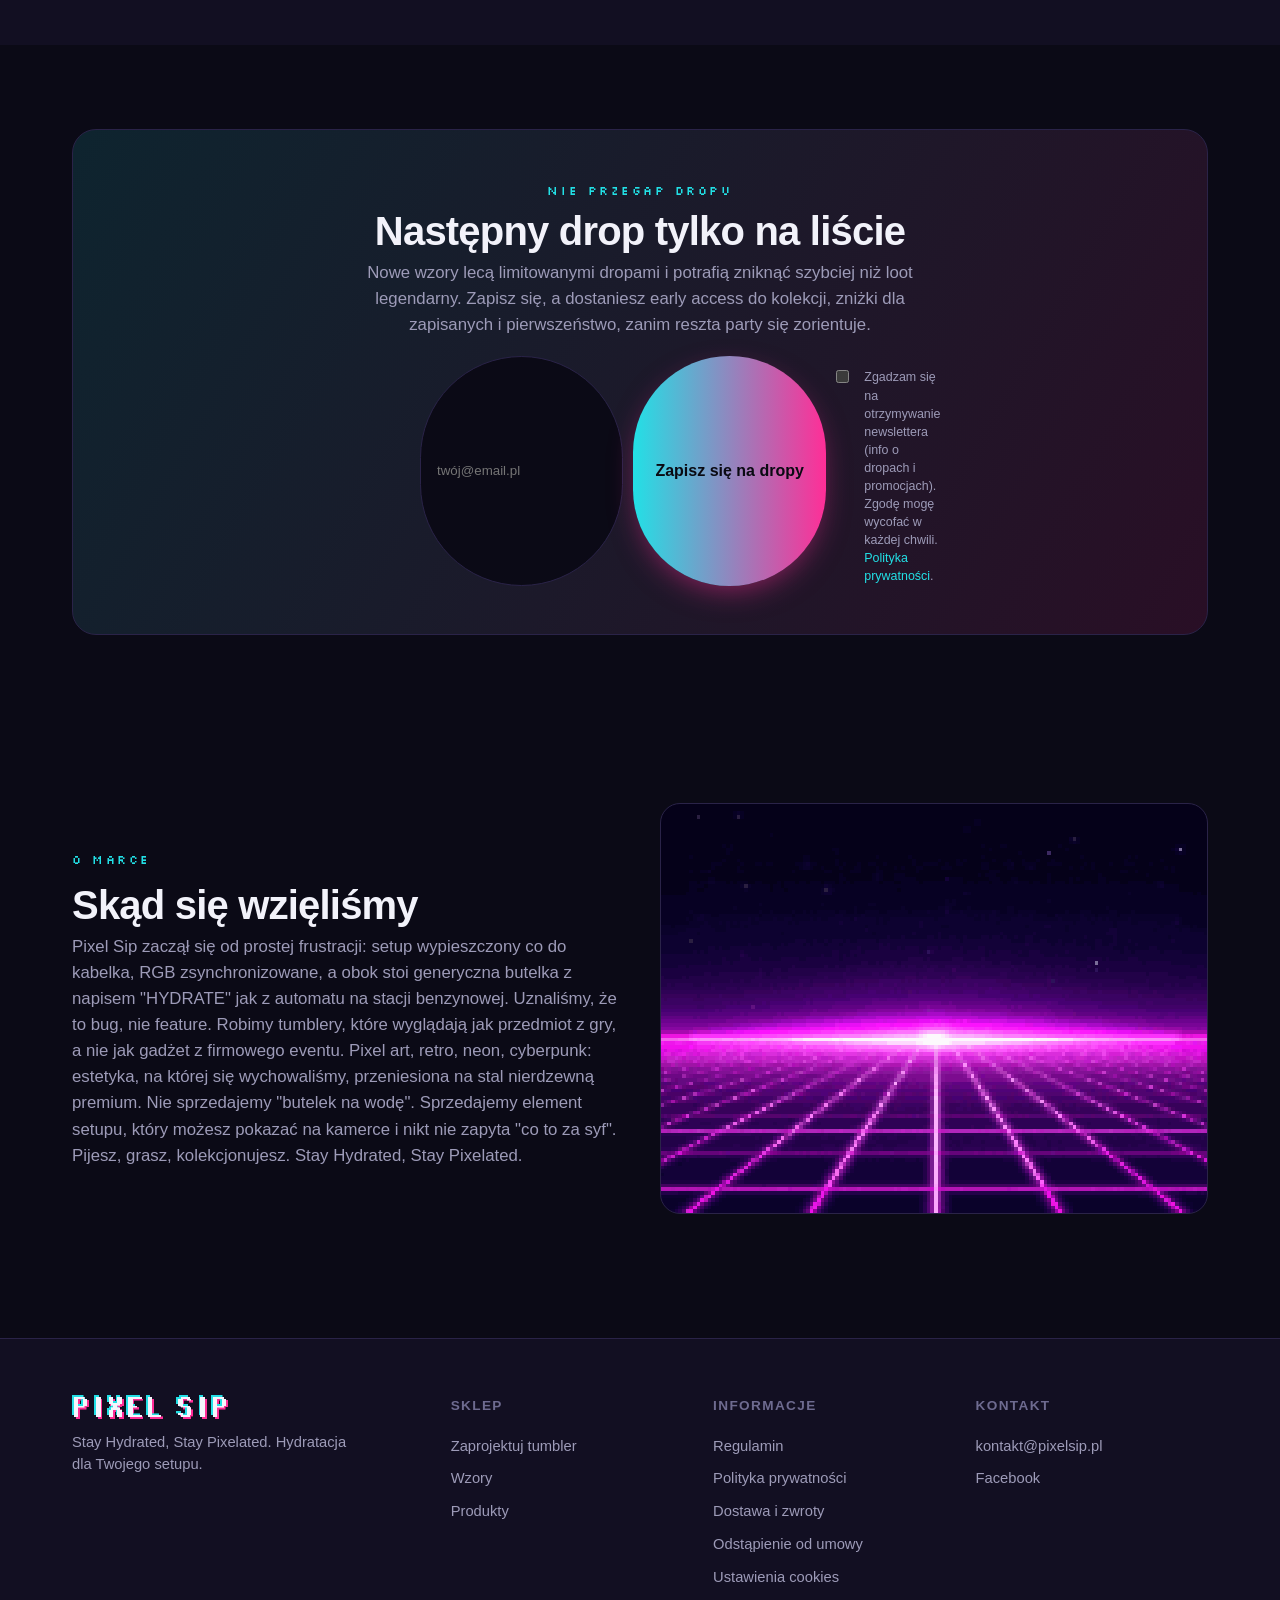
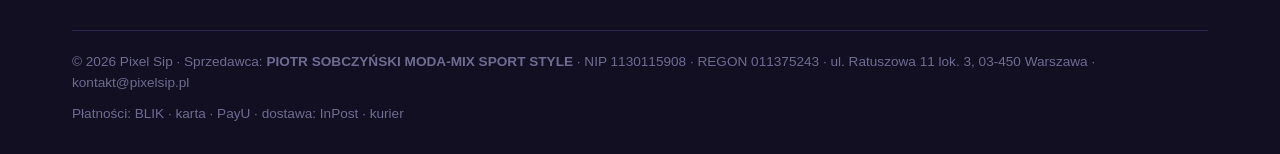
==== commit 87008d08: "UX: popraw mobilny konfigurator i dostępność checkoutu" ====
--- a/index.html
+++ b/index.html
@@ -3,6 +3,7 @@
 <head>
 <meta charset="utf-8">
 <meta name="viewport" content="width=device-width,initial-scale=1">
+<meta http-equiv="Content-Security-Policy" content="default-src 'self'; script-src 'self' 'sha256-n26A3Y8/SJD7c8ZfEyl8kkEHPWh08J9GzdHivPcVvOE=' 'sha256-FvKvl/PHkCHeNYxPXKtD1svrf+szHLUPEyFJlbNhdz8=' 'sha256-UAc2B5riqAZ4DJCqLaR4S4OM7L28ENQVqTQwO8V26mU=' https://connect.facebook.net https://analytics.tiktok.com https://*.tiktok.com https://geowidget.inpost.pl https://*.inpost.pl https://*.easypack24.net; connect-src 'self' https://api.pixelsip.pl https://connect.facebook.net https://www.facebook.com https://analytics.tiktok.com https://*.tiktok.com https://*.inpost.pl https://*.easypack24.net; img-src 'self' data: https:; style-src 'self' 'unsafe-inline'; font-src 'self' data:; frame-src https://*.inpost.pl https://*.easypack24.net; worker-src 'self' blob:; object-src 'none'; base-uri 'self'; form-action 'self'; frame-ancestors 'none'">
 <title>Pixel Sip - tumblery pixel-art dla graczy</title>
 <meta name="description" content="Premium tumblery 600 i 900 ml ze stali nierdzewnej z nadrukiem pixel-art. 56 wzorów: retro, cyberpunk, neon. Stay Hydrated, Stay Pixelated.">
 <meta property="og:title" content="Pixel Sip - tumblery pixel-art dla graczy">
@@ -24,9 +25,9 @@
 <link rel="icon" href="assets/brand/favicon.png" type="image/png">
 <link rel="preload" href="assets/fonts/Silkscreen-Bold.woff2" as="font" type="font/woff2" crossorigin>
 <link rel="preload" href="assets/fonts/PixelOperator-Bold.woff2" as="font" type="font/woff2" crossorigin>
-<link rel="stylesheet" href="css/styles.css?v=fd8e3925">
+<link rel="stylesheet" href="css/styles.css?v=f2ef70bc">
 <script type="importmap">{"imports":{"three":"./js/vendor/three.module.js"}}</script>
-<script type="application/ld+json">{"@context": "https://schema.org", "@graph": [{"@type": "Organization", "name": "Pixel Sip", "url": "https://pixelsip.pl", "logo": "https://pixelsip.pl/assets/brand/symbol.png", "description": "Premium tumblery 600 i 900 ml ze stali nierdzewnej z nadrukiem pixel-art. 56 wzorów: retro, cyberpunk, neon. Stay Hydrated, Stay Pixelated.", "slogan": "Stay Hydrated, Stay Pixelated", "legalName": "PIOTR SOBCZYŃSKI MODA-MIX SPORT STYLE", "vatID": "PL1130115908", "taxID": "PL1130115908", "email": "kontakt@pixelsip.pl", "address": {"@type": "PostalAddress", "streetAddress": "ul. Ratuszowa 11 lok. 3", "postalCode": "03-450", "addressLocality": "Warszawa", "addressCountry": "PL"}, "contactPoint": {"@type": "ContactPoint", "contactType": "customer support", "email": "kontakt@pixelsip.pl", "areaServed": "PL", "availableLanguage": "pl"}, "sameAs": ["https://www.facebook.com/profile.php?id=61591567704746"]}, {"@type": "Product", "name": "PIXEL SIP Tumbler 600 ml — Stay Hydrated, Stay Pixelated", "image": "assets/products/tumbler-600-12513_1.jpg", "description": "Kompaktowy daily driver na biurko gracza — 600 ml stali, podwójna ścianka i nadruk pixel-art, który pasuje do każdego loadoutu.", "sku": "BW34PS-600WT", "brand": {"@type": "Brand", "name": "Pixel Sip"}, "offers": {"@type": "Offer", "priceCurrency": "PLN", "price": 109, "availability": "https://schema.org/InStock", "itemCondition": "https://schema.org/NewCondition"}}, {"@type": "Product", "name": "PIXEL SIP Tumbler 900 ml — Stay Hydrated, Stay Pixelated", "image": "assets/products/tumbler-900-12514_1.jpg", "description": "Maksymalny zapas many na cały raid — 900 ml stali, podwójna ścianka i pixel-art, który należy do Twojego setupu, a nie do szafki z gadżetami.", "sku": "BW34PS-900WT", "brand": {"@type": "Brand", "name": "Pixel Sip"}, "offers": {"@type": "Offer", "priceCurrency": "PLN", "price": 129, "availability": "https://schema.org/PreOrder", "itemCondition": "https://schema.org/NewCondition"}}]}</script>
+<script type="application/ld+json">{"@context": "https://schema.org", "@graph": [{"@type": "Organization", "name": "Pixel Sip", "url": "https://pixelsip.pl", "logo": "https://pixelsip.pl/assets/brand/symbol.png", "description": "Premium tumblery 600 i 900 ml ze stali nierdzewnej z nadrukiem pixel-art. 56 wzorów: retro, cyberpunk, neon. Stay Hydrated, Stay Pixelated.", "slogan": "Stay Hydrated, Stay Pixelated", "legalName": "PIOTR SOBCZYŃSKI MODA-MIX SPORT STYLE", "vatID": "PL1130115908", "taxID": "PL1130115908", "email": "kontakt@pixelsip.pl", "address": {"@type": "PostalAddress", "streetAddress": "ul. Ratuszowa 11 lok. 3", "postalCode": "03-450", "addressLocality": "Warszawa", "addressCountry": "PL"}, "contactPoint": {"@type": "ContactPoint", "contactType": "customer support", "email": "kontakt@pixelsip.pl", "areaServed": "PL", "availableLanguage": "pl"}, "sameAs": ["https://www.facebook.com/profile.php?id=61591567704746"]}, {"@type": "Product", "name": "PIXEL SIP Tumbler 600 ml — Stay Hydrated, Stay Pixelated", "image": "assets/products/tumbler-600-12513_1.jpg", "description": "Kompaktowy daily driver na biurko gracza — 600 ml stali, podwójna ścianka i nadruk pixel-art, który pasuje do każdego loadoutu.", "sku": "BW34PS-600WT", "brand": {"@type": "Brand", "name": "Pixel Sip"}, "offers": {"@type": "Offer", "priceCurrency": "PLN", "price": 109, "availability": "https://schema.org/InStock", "itemCondition": "https://schema.org/NewCondition"}}, {"@type": "Product", "name": "PIXEL SIP Tumbler 900 ml — Stay Hydrated, Stay Pixelated", "image": "assets/products/tumbler-900-12514_1.jpg", "description": "Maksymalny zapas many na cały raid — 900 ml stali, podwójna ścianka i pixel-art, który należy do Twojego setupu, a nie do szafki z gadżetami.", "sku": "BW34PS-900WT", "brand": {"@type": "Brand", "name": "Pixel Sip"}, "offers": {"@type": "Offer", "priceCurrency": "PLN", "price": 129, "availability": "https://schema.org/OutOfStock", "itemCondition": "https://schema.org/NewCondition"}}]}</script>
 </head>
 <body>
 
@@ -128,7 +129,7 @@
           </div>
           <div class="gallery-wrap">
             <button class="gallery-nav gallery-nav--prev" data-gallery-nav="-1" aria-label="Poprzednie wzory" hidden><svg viewBox="0 0 24 24" width="20" height="20" aria-hidden="true"><path d="M15 5l-7 7 7 7" fill="none" stroke="currentColor" stroke-width="2.4" stroke-linecap="round" stroke-linejoin="round"/></svg></button>
-            <div class="gallery" id="design-gallery"></div>
+            <div class="gallery" id="design-gallery" role="region" aria-label="Wzory tumblera" tabindex="0"></div>
             <button class="gallery-nav gallery-nav--next" data-gallery-nav="1" aria-label="Następne wzory"><svg viewBox="0 0 24 24" width="20" height="20" aria-hidden="true"><path d="M9 5l7 7-7 7" fill="none" stroke="currentColor" stroke-width="2.4" stroke-linecap="round" stroke-linejoin="round"/></svg></button>
           </div>
           <p class="muted" style="font-size:.82rem;margin-top:8px"><span id="gallery-count">0</span> wzorów</p>
@@ -269,7 +270,7 @@
 
 <!-- KOSZYK -->
 <div id="overlay"></div>
-<aside id="cart-drawer" role="dialog" aria-modal="true" aria-label="Koszyk">
+<aside id="cart-drawer" role="dialog" aria-modal="true" aria-label="Koszyk" aria-hidden="true" inert>
   <div class="cart-head"><h3>Koszyk</h3><button id="cart-close" class="icon-btn" aria-label="zamknij">✕</button></div>
   <div class="free"><div id="free-msg">Do darmowej dostawy brakuje <b>199 zł</b></div><div class="free__bar" id="free-progress"></div></div>
   <ul id="cart-items"></ul>
@@ -281,7 +282,7 @@
 </aside>
 
 <!-- CHECKOUT -->
-<div id="checkout-modal"><div class="checkout" role="dialog" aria-modal="true" aria-label="Formularz zamówienia">
+<div id="checkout-modal" aria-hidden="true" inert><div class="checkout" role="dialog" aria-modal="true" aria-label="Formularz zamówienia">
   <div class="checkout__head"><h3>Zamówienie</h3><button id="co-close" class="icon-btn" aria-label="zamknij">✕</button></div>
   <div class="checkout__body">
     <form id="checkout-form">
@@ -301,10 +302,13 @@
       <div class="co-total" id="co-discount-row" hidden style="color:#22c98a"><span>Rabat <b id="co-promo-tag" style="font-weight:700"></b></span><b id="co-discount">−0,00 zł</b></div>
       <div class="co-total"><span>Dostawa</span><b id="co-ship">—</b></div>
       <div class="co-total" style="font-size:1.35rem;color:var(--cyan)"><span>Razem z dostawą</span><b id="co-grand">0,00 zł</b></div>
-      <div class="grid2"><div><label>Imię i nazwisko</label><input name="name" required autocomplete="name"></div><div><label>E-mail</label><input name="email" type="email" required autocomplete="email"></div></div>
-      <div class="grid2"><div><label>Telefon</label><input name="phone" required autocomplete="tel" inputmode="tel"></div><div><label>Kod pocztowy</label><input name="postal" required autocomplete="postal-code" inputmode="numeric" pattern="[0-9]{2}-[0-9]{3}" placeholder="00-001" maxlength="6"></div></div>
-      <div class="grid2"><div><label>Miasto</label><input name="city" required autocomplete="address-level2"></div><div><label>Ulica i numer</label><input name="street" required autocomplete="street-address"></div></div>
-      <label>Uwagi (opcjonalnie)</label><textarea name="notes" rows="2"></textarea>
+      <div class="grid2"><div><label for="co-name">Imię i nazwisko</label><input id="co-name" name="name" required autocomplete="name"></div><div><label for="co-email">E-mail</label><input id="co-email" name="email" type="email" required autocomplete="email"></div></div>
+      <div><label for="co-phone">Telefon</label><input id="co-phone" name="phone" required autocomplete="tel" inputmode="tel"></div>
+      <div id="co-address-fields" hidden>
+        <div class="grid2"><div><label for="co-postal">Kod pocztowy</label><input id="co-postal" name="postal" autocomplete="postal-code" inputmode="numeric" pattern="[0-9]{2}-[0-9]{3}" placeholder="00-001" maxlength="6"></div><div><label for="co-city">Miasto</label><input id="co-city" name="city" autocomplete="address-level2"></div></div>
+        <div><label for="co-street">Ulica i numer</label><input id="co-street" name="street" autocomplete="street-address"></div>
+      </div>
+      <label for="co-notes">Uwagi (opcjonalnie)</label><textarea id="co-notes" name="notes" rows="2"></textarea>
       <div class="co-consents__head"><span class="co-consents__title">Zgody wymagane do złożenia zamówienia</span><button type="button" id="co-consent-all" class="co-consent-all">Zaznacz wszystkie</button></div>
       <label class="co-consent"><input type="checkbox" name="terms" required> <span class="req-pill">Wymagane</span> Zamawiam z obowiązkiem zapłaty i akceptuję <a href="pages/regulamin.html">regulamin</a> oraz <a href="pages/polityka-prywatnosci.html">politykę prywatności</a>.</label>
       <label class="co-consent"><input type="checkbox" name="personalizacja" required> <span class="req-pill">Wymagane</span> Przyjmuję do wiadomości, że zamawiam <b>produkt personalizowany</b> wykonywany na moje życzenie i że po spełnieniu świadczenia przez Sprzedawcę <b>tracę prawo odstąpienia</b> od umowy w terminie 14 dni (art. 38 pkt 3 ustawy o prawach konsumenta). <a href="pages/odstapienie-od-umowy.html">Więcej o prawie odstąpienia</a>.</label>
@@ -357,7 +361,7 @@
 const _t3d=document.getElementById('tumbler3d');
 if(_t3d){const _io=new IntersectionObserver((es,o)=>{if(es.some(x=>x.isIntersecting)){o.disconnect();import('./js/tumbler3d.js?v=58f99d76');}},{rootMargin:'400px'});_io.observe(_t3d);}
 </script>
-<script>window.__DV='6a08c821'</script>
-<script src="js/store.js?v=a16eea3c"></script>
+<script>window.__DV='51c5caea'</script>
+<script src="js/store.js?v=fd1db840"></script>
 </body>
 </html>
--- a/css/styles.css
+++ b/css/styles.css
@@ -196,7 +196,7 @@
 .design-card{border:1.5px solid var(--line);border-radius:12px;overflow:hidden;background:var(--card);transition:.15s;text-align:left}
 .design-card:hover{transform:translateY(-2px);border-color:var(--purple)}
 .design-card.is-active{border-color:var(--cyan);box-shadow:var(--glow)}
-.design-card__img{display:block;width:100%;aspect-ratio:16/10;object-fit:cover;image-rendering:pixelated;background:var(--card2)}
+.design-card__img{display:block;width:100%;height:auto;aspect-ratio:16/10;object-fit:cover;image-rendering:pixelated;background:var(--card2)}
 .design-card__meta{display:block;padding:8px 10px}
 .design-card__name{display:block;font-size:.82rem;font-weight:700;white-space:nowrap;overflow:hidden;text-overflow:ellipsis}
 .design-card__cat{display:block;font-size:.7rem;color:var(--muted2)}
@@ -214,6 +214,7 @@
 .preset__star{display:block;font-size:.62rem;color:var(--cyan);letter-spacing:.04em}
 .quickstart__random{flex:0 0 auto;padding:.62em 1.1em}
 .tabs{display:flex;gap:6px;margin-bottom:18px;overflow-x:auto;scrollbar-width:none}
+#config-tabs{scroll-margin-top:82px}
 .tabs::-webkit-scrollbar{display:none}
 .tab{flex:1 0 auto;border:1.5px solid var(--line);border-radius:12px;padding:12px 14px;font-weight:700;font-size:.92rem;color:var(--muted);background:var(--card);transition:.15s;white-space:nowrap}
 .tab:hover{color:var(--txt);border-color:var(--purple)}
@@ -314,6 +315,7 @@
 #overlay.show{opacity:1;pointer-events:auto}
 #cart-drawer{position:fixed;top:0;right:0;height:100%;width:min(420px,calc(100% - 44px));background:var(--bg2);border-left:1px solid var(--line);
   transform:translateX(100%);transition:.3s cubic-bezier(.4,0,.2,1);z-index:100;display:flex;flex-direction:column}
+#cart-drawer[aria-hidden="true"]{visibility:hidden;transition:transform .3s cubic-bezier(.4,0,.2,1),visibility 0s .3s}
 #cart-drawer.open{transform:none}
 .cart-head{display:flex;align-items:center;justify-content:space-between;padding:22px;border-bottom:1px solid var(--line)}
 .cart-head h3{font-size:1.2rem}
@@ -339,6 +341,7 @@
 
 /* ===== Checkout modal ===== */
 #checkout-modal{position:fixed;inset:0;display:grid;place-items:center;z-index:110;opacity:0;pointer-events:none;transition:.2s;padding:18px}
+#checkout-modal[aria-hidden="true"]{visibility:hidden;transition:opacity .2s,visibility 0s .2s}
 #checkout-modal.open{opacity:1;pointer-events:auto}
 .checkout{background:var(--bg2);border:1px solid var(--line);border-radius:20px;width:min(560px,100%);max-height:92vh;overflow-y:auto;box-shadow:var(--shadow)}
 .checkout__head{display:flex;justify-content:space-between;align-items:center;padding:22px;border-bottom:1px solid var(--line)}
@@ -396,26 +399,33 @@
   #nav.open{transform:none;visibility:visible;pointer-events:auto;transition:transform .25s,visibility 0s}#nav a{padding:12px 0;width:100%;border-bottom:1px solid var(--line)}
   #nav-toggle{display:grid}
   .values{grid-template-columns:1fr}.steps{grid-template-columns:1fr}
-  .gallery{grid-template-columns:repeat(2,1fr);max-height:none}
-  .gallery>.design-card .design-card__img{aspect-ratio:1/1}
+  .gallery-tools{align-items:stretch}.gallery-tools #design-search{width:100%;margin-left:0}
+  .gallery{grid-template-columns:none;grid-template-rows:repeat(2,auto);grid-auto-flow:column;grid-auto-columns:clamp(138px,42vw,164px);
+    max-height:none;overflow-x:auto;overflow-y:hidden;scroll-snap-type:x mandatory;scroll-padding-inline:2px;overscroll-behavior-x:contain;
+    -webkit-overflow-scrolling:touch;padding:4px 22px 10px 2px}
+  .gallery>.design-card{scroll-snap-align:start;scroll-snap-stop:normal}
+  .gallery>.design-card .design-card__img{aspect-ratio:1/1;height:auto}
   .preview__cta{display:none}
   .checkout .grid2{grid-template-columns:1fr}.checkout input,.checkout select,.checkout textarea{min-height:44px}
   .foot{grid-template-columns:1fr}
   #tumbler3d{height:clamp(180px,27svh,260px)}
+  #configurator[data-active-tab="design"] #tumbler3d{height:150px}
+  #configurator[data-active-tab="design"] .preview__stage{padding:10px}
+  #configurator[data-active-tab="design"] .preview__stage .hint3d{display:none}
   .strip-opt{min-width:0;flex:1 1 30%}
   #sticky-bar{display:flex}
   #toast{bottom:calc(76px + 18px)}
   body{padding-bottom:78px}
 }
 /* Cookie banner */
-#cookie-banner{position:fixed;bottom:14px;left:14px;right:14px;max-width:560px;margin:0 auto;z-index:95;background:var(--card2);
-  border:1px solid var(--line);border-radius:14px;padding:16px 18px;display:flex;gap:14px;align-items:center;box-shadow:var(--shadow);font-size:.88rem;color:var(--muted)}
+#cookie-banner{position:fixed;bottom:14px;left:14px;right:14px;max-width:720px;margin:0 auto;z-index:95;background:var(--card2);
+  border:1px solid var(--line);border-radius:14px;padding:13px 15px;display:flex;gap:14px;align-items:center;box-shadow:var(--shadow);font-size:.82rem;color:var(--muted);line-height:1.4}
 #cookie-banner[hidden]{display:none}
 #cookie-banner a{color:var(--cyan)}#cookie-banner .btn{white-space:nowrap;padding:.6em 1.1em}
-#cookie-banner .cookie-actions{display:flex;gap:10px;flex:0 0 auto}
+#cookie-banner .cookie-actions{display:flex;gap:8px;flex:0 0 auto}
 #cookie-banner .cookie-actions .btn{flex:1}
-@media(max-width:640px){#cookie-banner{flex-direction:column;align-items:stretch;text-align:center;bottom:90px}
-  #cookie-banner .cookie-actions{flex-direction:column}}
+@media(max-width:640px){#cookie-banner{flex-direction:column;align-items:stretch;text-align:left;bottom:86px;padding:12px 14px;gap:10px}
+  #cookie-banner .cookie-actions{flex-direction:row}.cookie-actions .btn{padding:.55em .7em;font-size:.78rem;justify-content:center}}
 /* WAITLIST (rozmiary „wkrótce") */
 .size-opt--soon{opacity:.9;border-style:dashed}
 .size-opt__soon{font-size:.72rem;color:var(--cyan);font-weight:700;letter-spacing:.2px}
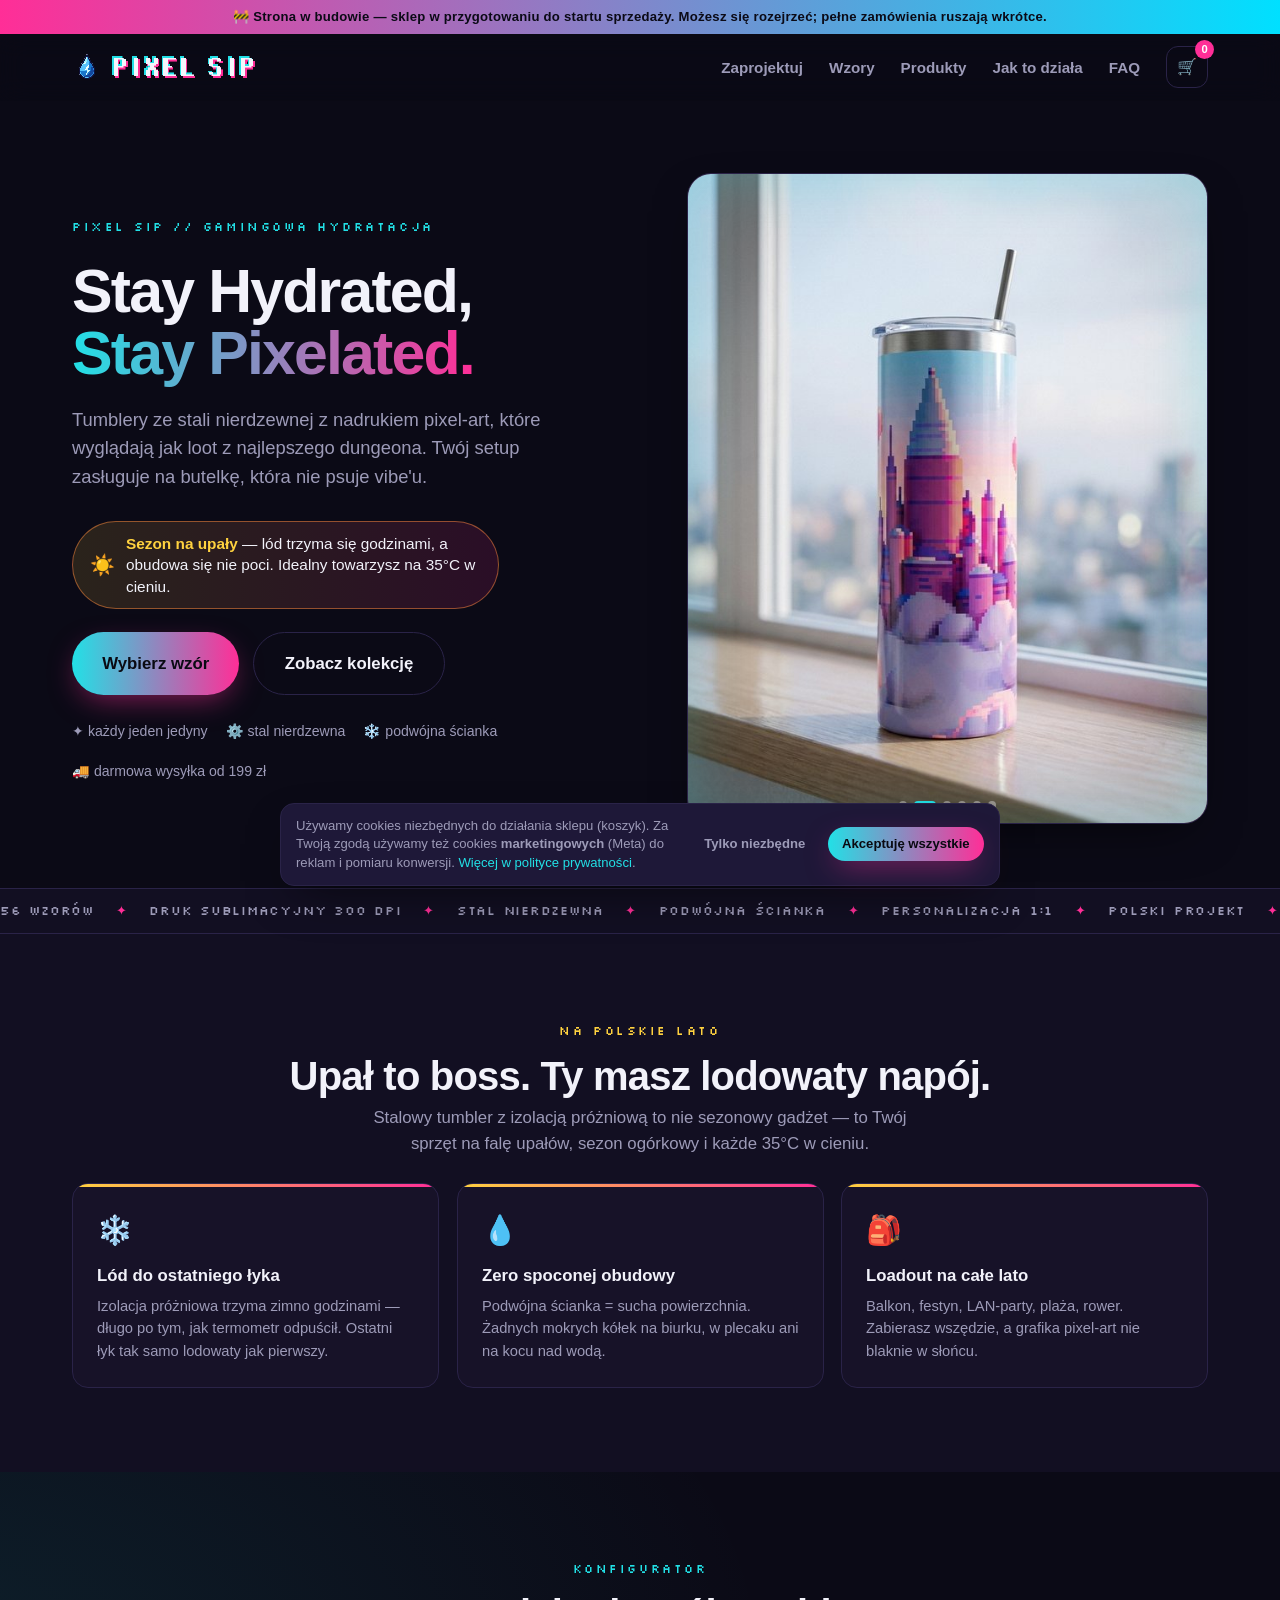
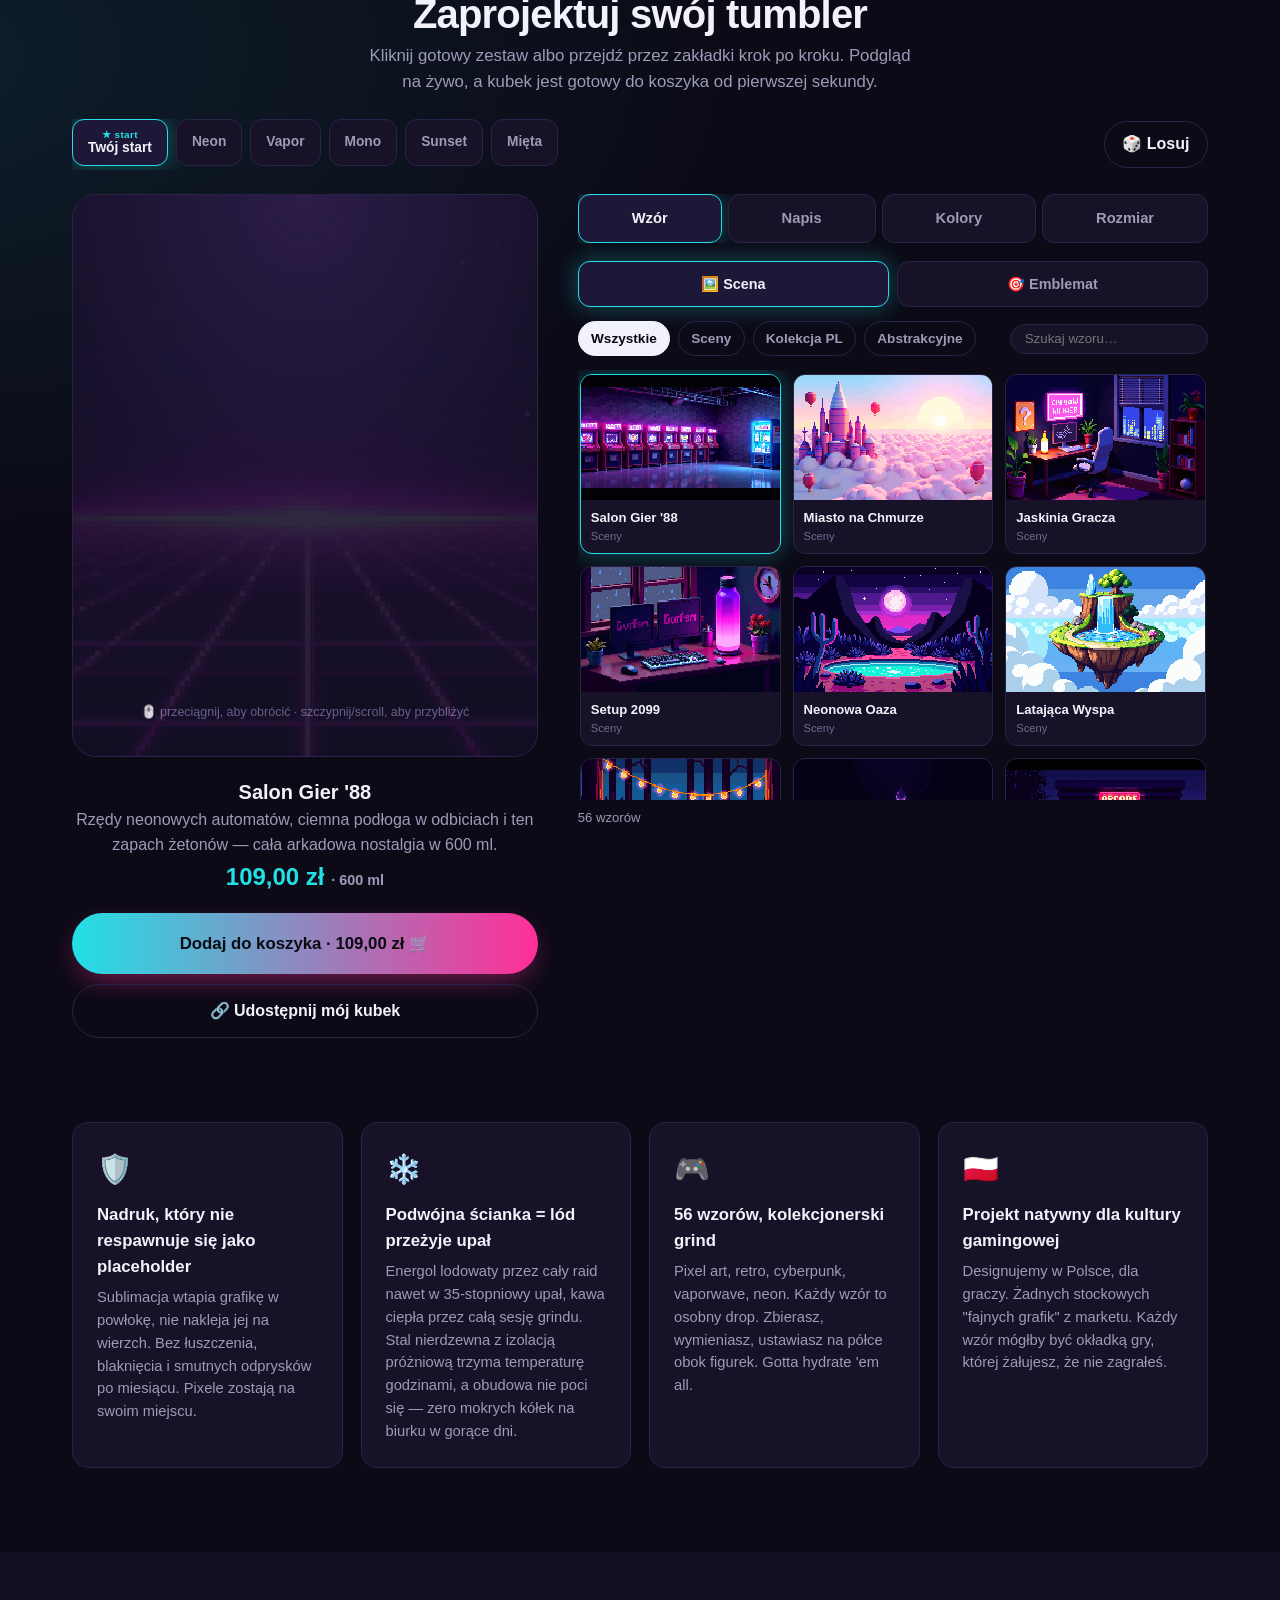
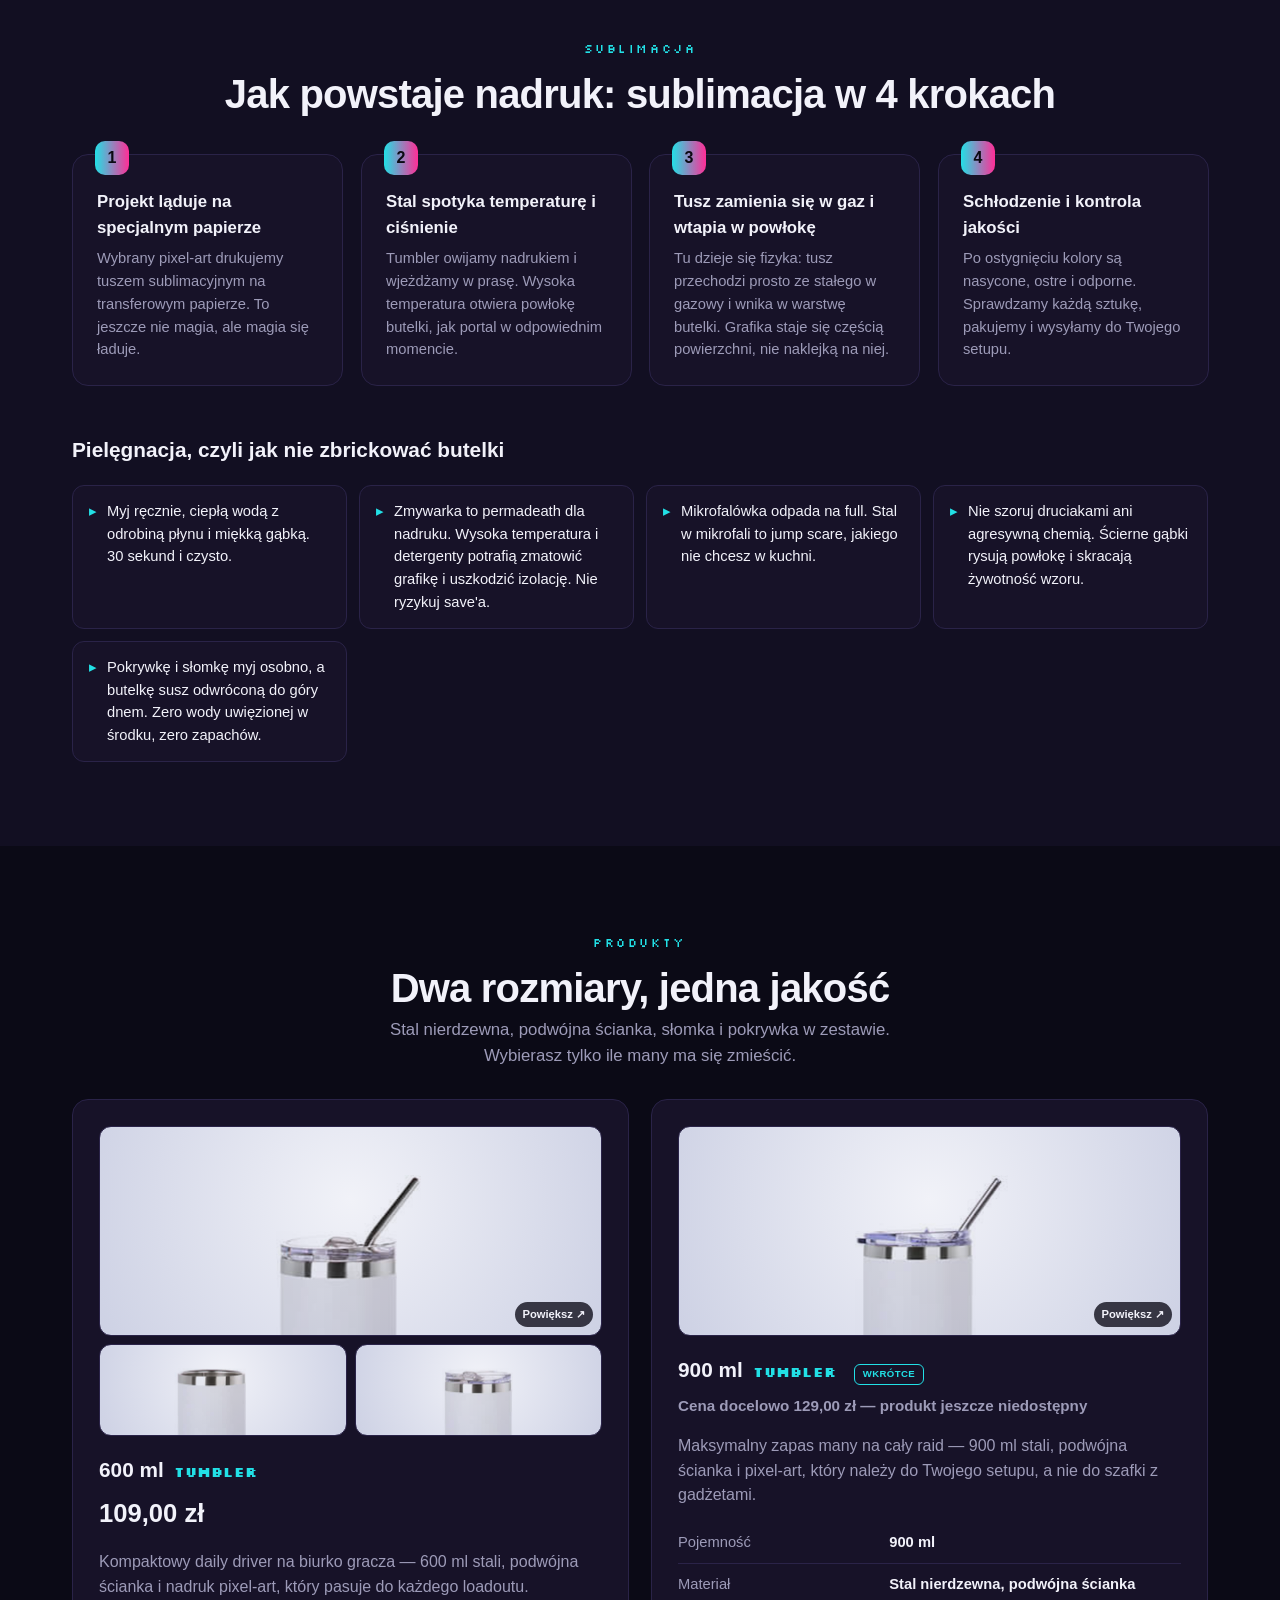
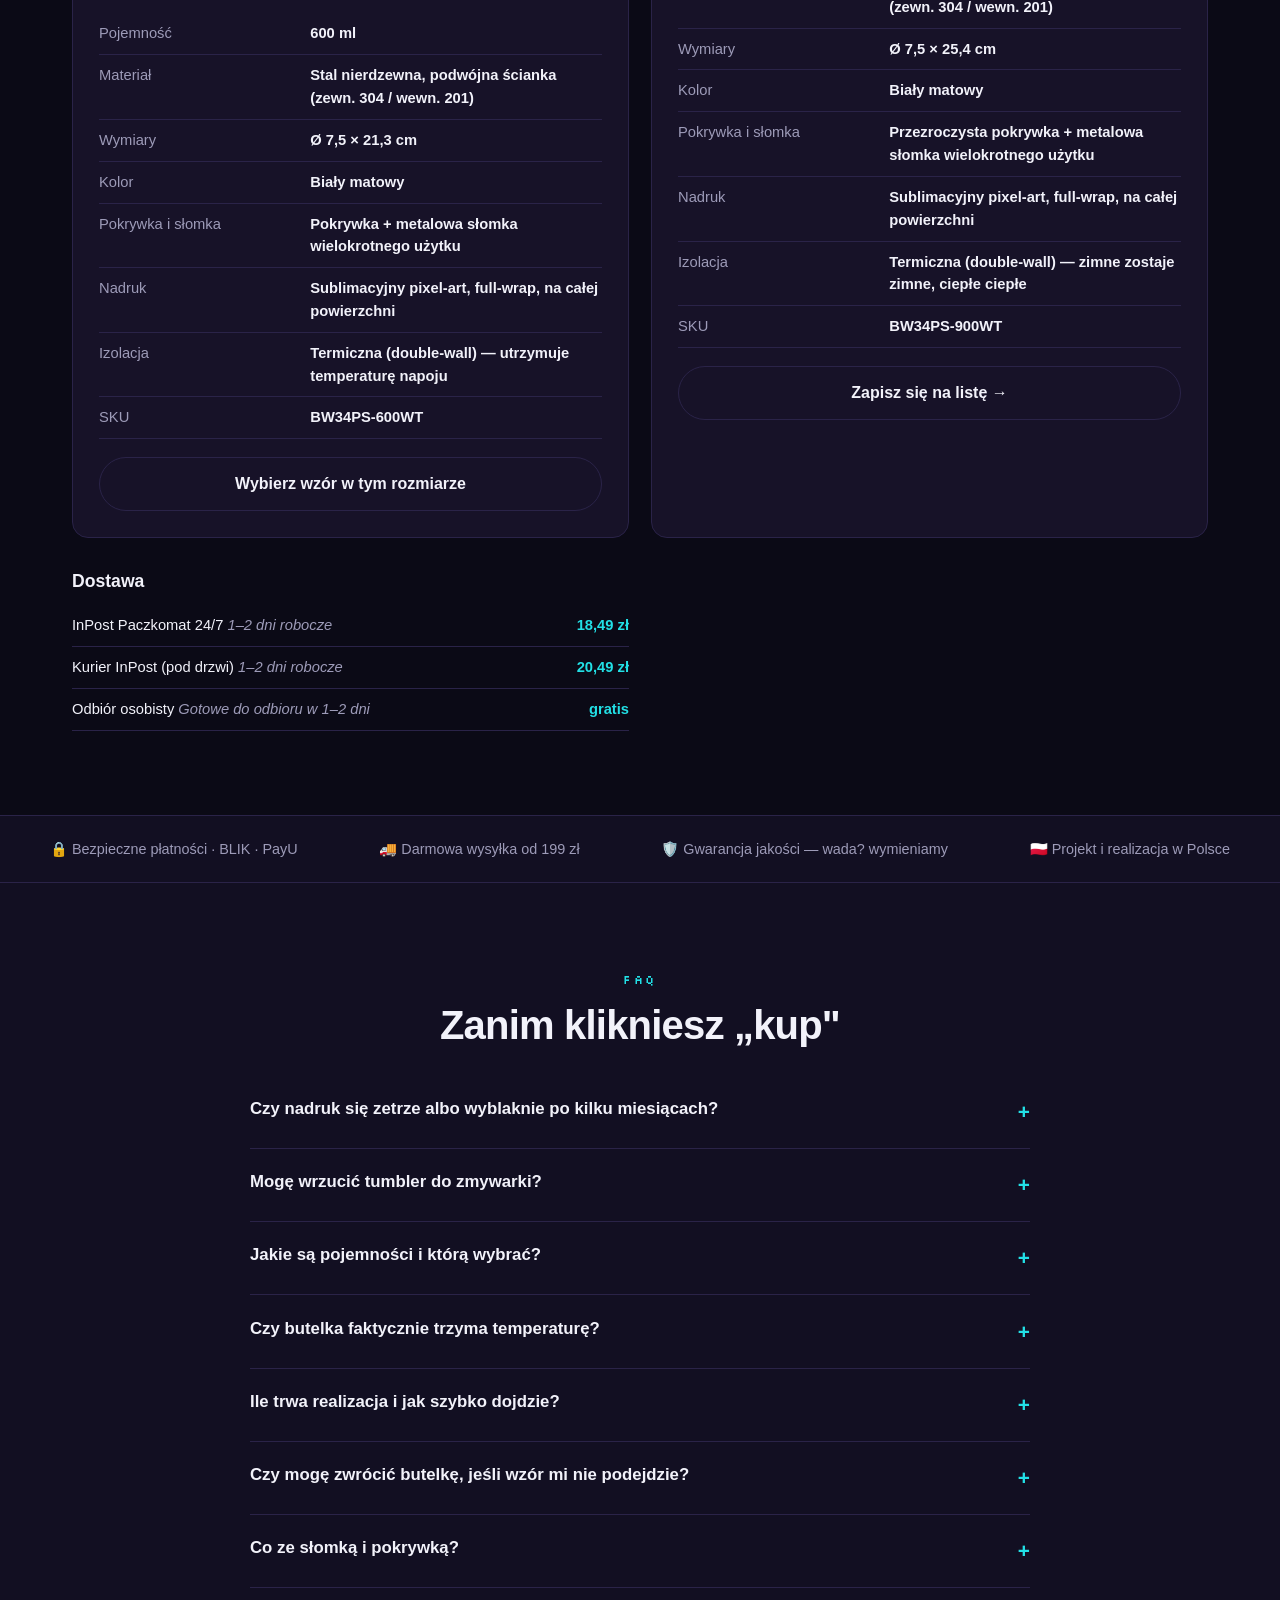
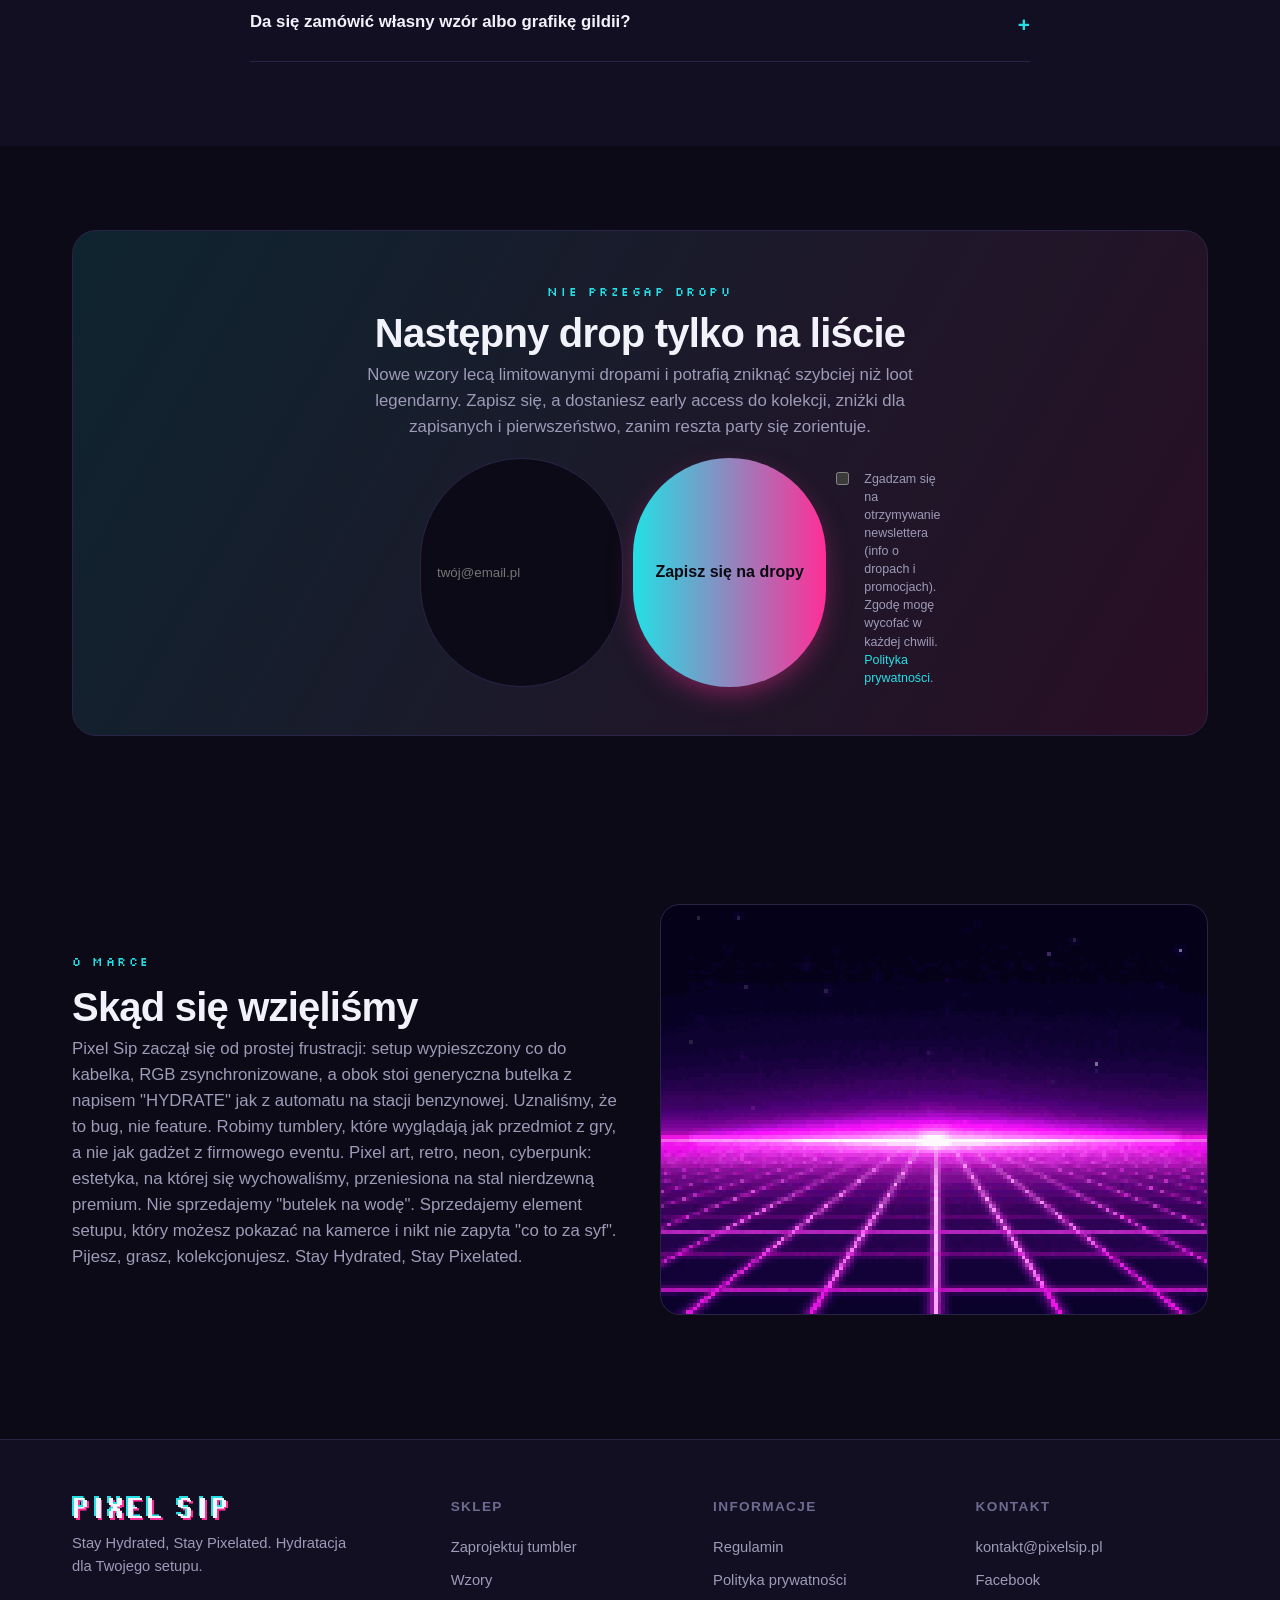
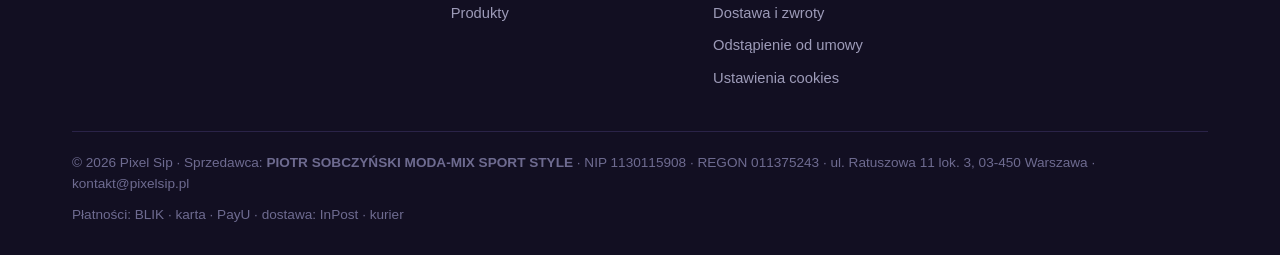
==== commit ca39432e: "UX: dopracuj galerię, nawigację i zdjęcia produktu" ====
--- a/index.html
+++ b/index.html
@@ -25,7 +25,7 @@
 <link rel="icon" href="assets/brand/favicon.png" type="image/png">
 <link rel="preload" href="assets/fonts/Silkscreen-Bold.woff2" as="font" type="font/woff2" crossorigin>
 <link rel="preload" href="assets/fonts/PixelOperator-Bold.woff2" as="font" type="font/woff2" crossorigin>
-<link rel="stylesheet" href="css/styles.css?v=f2ef70bc">
+<link rel="stylesheet" href="css/styles.css?v=ee579aed">
 <script type="importmap">{"imports":{"three":"./js/vendor/three.module.js"}}</script>
 <script type="application/ld+json">{"@context": "https://schema.org", "@graph": [{"@type": "Organization", "name": "Pixel Sip", "url": "https://pixelsip.pl", "logo": "https://pixelsip.pl/assets/brand/symbol.png", "description": "Premium tumblery 600 i 900 ml ze stali nierdzewnej z nadrukiem pixel-art. 56 wzorów: retro, cyberpunk, neon. Stay Hydrated, Stay Pixelated.", "slogan": "Stay Hydrated, Stay Pixelated", "legalName": "PIOTR SOBCZYŃSKI MODA-MIX SPORT STYLE", "vatID": "PL1130115908", "taxID": "PL1130115908", "email": "kontakt@pixelsip.pl", "address": {"@type": "PostalAddress", "streetAddress": "ul. Ratuszowa 11 lok. 3", "postalCode": "03-450", "addressLocality": "Warszawa", "addressCountry": "PL"}, "contactPoint": {"@type": "ContactPoint", "contactType": "customer support", "email": "kontakt@pixelsip.pl", "areaServed": "PL", "availableLanguage": "pl"}, "sameAs": ["https://www.facebook.com/profile.php?id=61591567704746"]}, {"@type": "Product", "name": "PIXEL SIP Tumbler 600 ml — Stay Hydrated, Stay Pixelated", "image": "assets/products/tumbler-600-12513_1.jpg", "description": "Kompaktowy daily driver na biurko gracza — 600 ml stali, podwójna ścianka i nadruk pixel-art, który pasuje do każdego loadoutu.", "sku": "BW34PS-600WT", "brand": {"@type": "Brand", "name": "Pixel Sip"}, "offers": {"@type": "Offer", "priceCurrency": "PLN", "price": 109, "availability": "https://schema.org/InStock", "itemCondition": "https://schema.org/NewCondition"}}, {"@type": "Product", "name": "PIXEL SIP Tumbler 900 ml — Stay Hydrated, Stay Pixelated", "image": "assets/products/tumbler-900-12514_1.jpg", "description": "Maksymalny zapas many na cały raid — 900 ml stali, podwójna ścianka i pixel-art, który należy do Twojego setupu, a nie do szafki z gadżetami.", "sku": "BW34PS-900WT", "brand": {"@type": "Brand", "name": "Pixel Sip"}, "offers": {"@type": "Offer", "priceCurrency": "PLN", "price": 129, "availability": "https://schema.org/OutOfStock", "itemCondition": "https://schema.org/NewCondition"}}]}</script>
 </head>
@@ -39,7 +39,7 @@
     <a href="#configurator">Zaprojektuj</a><a href="#kolekcja">Wzory</a><a href="#produkty">Produkty</a><a href="#jak-to-dziala">Jak to działa</a><a href="#faq">FAQ</a>
   </nav>
   <div class="hdr-actions">
-    <button id="nav-toggle" class="icon-btn" aria-label="menu">☰</button>
+    <button id="nav-toggle" class="icon-btn" aria-label="Otwórz menu" aria-controls="nav" aria-expanded="false">☰</button>
     <button id="cart-toggle" class="icon-btn" aria-label="koszyk">🛒<span class="cart-count" hidden>0</span></button>
   </div>
 </div></header>
@@ -105,14 +105,14 @@
     <div class="config__panel">
       <!-- Zakładki kreatora -->
       <nav class="tabs" id="config-tabs" role="tablist" aria-label="Kroki konfiguratora">
-        <button class="tab is-active" data-tab="design" role="tab" aria-selected="true">Wzór</button>
-        <button class="tab" data-tab="strip" role="tab" aria-selected="false">Napis</button>
-        <button class="tab" data-tab="colors" role="tab" aria-selected="false">Kolory</button>
-        <button class="tab" data-tab="size" role="tab" aria-selected="false">Rozmiar</button>
+        <button id="tab-design" class="tab is-active" data-tab="design" role="tab" aria-selected="true" aria-controls="tabpanel-design" tabindex="0">Wzór</button>
+        <button id="tab-strip" class="tab" data-tab="strip" role="tab" aria-selected="false" aria-controls="tabpanel-strip" tabindex="-1">Napis</button>
+        <button id="tab-colors" class="tab" data-tab="colors" role="tab" aria-selected="false" aria-controls="tabpanel-colors" tabindex="-1">Kolory</button>
+        <button id="tab-size" class="tab" data-tab="size" role="tab" aria-selected="false" aria-controls="tabpanel-size" tabindex="-1">Rozmiar</button>
       </nav>
 
       <!-- ZAKŁADKA: WZÓR -->
-      <div class="tab-content is-active" data-tabpanel="design" role="tabpanel">
+      <div id="tabpanel-design" class="tab-content is-active" data-tabpanel="design" role="tabpanel" aria-labelledby="tab-design">
         <div class="base-tabs">
           <button class="base-tab is-active" data-base="scene" aria-pressed="true">🖼️ Scena</button>
           <button class="base-tab" data-base="tile" aria-pressed="false">🎯 Emblemat</button>
@@ -132,7 +132,7 @@
             <div class="gallery" id="design-gallery" role="region" aria-label="Wzory tumblera" tabindex="0"></div>
             <button class="gallery-nav gallery-nav--next" data-gallery-nav="1" aria-label="Następne wzory"><svg viewBox="0 0 24 24" width="20" height="20" aria-hidden="true"><path d="M9 5l7 7-7 7" fill="none" stroke="currentColor" stroke-width="2.4" stroke-linecap="round" stroke-linejoin="round"/></svg></button>
           </div>
-          <p class="muted" style="font-size:.82rem;margin-top:8px"><span id="gallery-count">0</span> wzorów</p>
+          <p class="gallery-status muted"><span id="gallery-position"></span><span id="gallery-total"><span id="gallery-count">0</span> wzorów</span></p>
         </div>
         <div class="base-panel off" id="panel-tile">
           <div class="chips" id="emblem-cats"></div>
@@ -143,7 +143,7 @@
       </div>
 
       <!-- ZAKŁADKA: NAPIS -->
-      <div class="tab-content" data-tabpanel="strip" role="tabpanel">
+      <div id="tabpanel-strip" class="tab-content" data-tabpanel="strip" role="tabpanel" aria-labelledby="tab-strip">
         <p class="tab-banner">✦ Masz już gotowy pasek <b>PIXEL SIP</b> — zmień tylko, jeśli chcesz.</p>
         <div class="field"><label>Gdzie pasek?</label>
           <div class="strip-opts" id="strip-options">
@@ -169,7 +169,7 @@
       </div>
 
       <!-- ZAKŁADKA: KOLORY -->
-      <div class="tab-content" data-tabpanel="colors" role="tabpanel">
+      <div id="tabpanel-colors" class="tab-content" data-tabpanel="colors" role="tabpanel" aria-labelledby="tab-colors">
         <p class="tab-banner off" id="colors-none">Pasek wyłączony — włącz go w zakładce „Napis", żeby dobrać kolory.</p>
         <div id="colors-panel">
           <button class="linkrow is-active" id="toggle-sync" type="button" aria-pressed="true">🔁 Dół taki sam jak góra</button>
@@ -187,7 +187,7 @@
       </div>
 
       <!-- ZAKŁADKA: ROZMIAR + GOTOWE -->
-      <div class="tab-content" data-tabpanel="size" role="tabpanel">
+      <div id="tabpanel-size" class="tab-content" data-tabpanel="size" role="tabpanel" aria-labelledby="tab-size">
         <div class="field"><label>Pojemność</label><div class="size-opts" id="size-options"></div></div>
         <div class="build-summary" id="build-summary">—</div>
         <p class="unique-note">✦ <b>Tylko Twój.</b> Każdy kubek powstaje pod konkretne zamówienie — z Twoim wzorem i napisem. Drugiego takiego nie ma nikt.</p>
@@ -214,7 +214,7 @@
 <!-- PRODUKTY / SPECYFIKACJA -->
 <section class="section" id="produkty"><div class="wrap">
   <div class="center" style="margin-bottom:30px"><span class="kicker">Produkty</span><h2>Dwa rozmiary, jedna jakość</h2><p class="lead">Stal nierdzewna, podwójna ścianka, słomka i pokrywka w zestawie. Wybierasz tylko ile many ma się zmieścić.</p></div>
-  <div class="specs"><article class="spec-card"><div class="prod-photo"><img src="assets/products/tumbler-600-12513_1.jpg" alt="Tumbler 600 ml ze stali nierdzewnej, biały" loading="lazy"></div><h3>600 ml <span class="cap">tumbler</span></h3><div class="price">109,00 zł </div><p class="muted" style="margin-bottom:14px">Kompaktowy daily driver na biurko gracza — 600 ml stali, podwójna ścianka i nadruk pixel-art, który pasuje do każdego loadoutu.</p><table class="spec-table"><tr><td>Pojemność</td><td>600 ml</td></tr><tr><td>Materiał</td><td>Stal nierdzewna, podwójna ścianka (zewn. 304 / wewn. 201)</td></tr><tr><td>Wymiary</td><td>Ø 7,5 × 21,3 cm</td></tr><tr><td>Kolor</td><td>Biały matowy</td></tr><tr><td>Pokrywka i słomka</td><td>Pokrywka + metalowa słomka wielokrotnego użytku</td></tr><tr><td>Nadruk</td><td>Sublimacyjny pixel-art, full-wrap, na całej powierzchni</td></tr><tr><td>Izolacja</td><td>Termiczna (double-wall) — utrzymuje temperaturę napoju</td></tr><tr><td>SKU</td><td>BW34PS-600WT</td></tr></table><a href="#configurator" class="btn btn--ghost btn--block" style="margin-top:18px">Wybierz wzór w tym rozmiarze</a></article><article class="spec-card"><div class="prod-photo"><img src="assets/products/tumbler-900-12514_1.jpg" alt="Tumbler 900 ml ze stali nierdzewnej, biały" loading="lazy"></div><h3>900 ml <span class="cap">tumbler</span><span style="display:inline-block;margin-left:8px;padding:2px 8px;border:1px solid var(--cyan);border-radius:6px;font-size:.6rem;letter-spacing:.04em;color:var(--cyan);vertical-align:middle">WKRÓTCE</span></h3><div class="price muted" style="font-size:.95rem">Cena docelowo 129,00 zł — produkt jeszcze niedostępny</div><p class="muted" style="margin-bottom:14px">Maksymalny zapas many na cały raid — 900 ml stali, podwójna ścianka i pixel-art, który należy do Twojego setupu, a nie do szafki z gadżetami.</p><table class="spec-table"><tr><td>Pojemność</td><td>900 ml</td></tr><tr><td>Materiał</td><td>Stal nierdzewna, podwójna ścianka (zewn. 304 / wewn. 201)</td></tr><tr><td>Wymiary</td><td>Ø 7,5 × 25,4 cm</td></tr><tr><td>Kolor</td><td>Biały matowy</td></tr><tr><td>Pokrywka i słomka</td><td>Przezroczysta pokrywka + metalowa słomka wielokrotnego użytku</td></tr><tr><td>Nadruk</td><td>Sublimacyjny pixel-art, full-wrap, na całej powierzchni</td></tr><tr><td>Izolacja</td><td>Termiczna (double-wall) — zimne zostaje zimne, ciepłe ciepłe</td></tr><tr><td>SKU</td><td>BW34PS-900WT</td></tr></table><a href="#configurator" class="btn btn--ghost btn--block" style="margin-top:18px">Zapisz się na listę →</a></article></div>
+  <div class="specs"><article class="spec-card"><div class="prod-gallery prod-gallery--3" aria-label="Galeria produktu 600 ml"><a class="prod-photo" href="assets/products/tumbler-600-12513_1.jpg" target="_blank" rel="noopener" aria-label="Powiększ zdjęcie 1 tumblera 600 ml"><img src="assets/products/tumbler-600-12513_1.jpg" alt="Tumbler 600 ml — widok 1" loading="lazy" decoding="async"></a><a class="prod-photo" href="assets/products/tumbler-600-12513_2.jpg" target="_blank" rel="noopener" aria-label="Powiększ zdjęcie 2 tumblera 600 ml"><img src="assets/products/tumbler-600-12513_2.jpg" alt="Tumbler 600 ml — widok 2" loading="lazy" decoding="async"></a><a class="prod-photo" href="assets/products/tumbler-600-12513_3.jpg" target="_blank" rel="noopener" aria-label="Powiększ zdjęcie 3 tumblera 600 ml"><img src="assets/products/tumbler-600-12513_3.jpg" alt="Tumbler 600 ml — widok 3" loading="lazy" decoding="async"></a></div><h3>600 ml <span class="cap">tumbler</span></h3><div class="price">109,00 zł </div><p class="muted" style="margin-bottom:14px">Kompaktowy daily driver na biurko gracza — 600 ml stali, podwójna ścianka i nadruk pixel-art, który pasuje do każdego loadoutu.</p><table class="spec-table"><tr><td>Pojemność</td><td>600 ml</td></tr><tr><td>Materiał</td><td>Stal nierdzewna, podwójna ścianka (zewn. 304 / wewn. 201)</td></tr><tr><td>Wymiary</td><td>Ø 7,5 × 21,3 cm</td></tr><tr><td>Kolor</td><td>Biały matowy</td></tr><tr><td>Pokrywka i słomka</td><td>Pokrywka + metalowa słomka wielokrotnego użytku</td></tr><tr><td>Nadruk</td><td>Sublimacyjny pixel-art, full-wrap, na całej powierzchni</td></tr><tr><td>Izolacja</td><td>Termiczna (double-wall) — utrzymuje temperaturę napoju</td></tr><tr><td>SKU</td><td>BW34PS-600WT</td></tr></table><a href="#configurator" class="btn btn--ghost btn--block" style="margin-top:18px">Wybierz wzór w tym rozmiarze</a></article><article class="spec-card"><div class="prod-gallery prod-gallery--1" aria-label="Galeria produktu 900 ml"><a class="prod-photo" href="assets/products/tumbler-900-12514_1.jpg" target="_blank" rel="noopener" aria-label="Powiększ zdjęcie 1 tumblera 900 ml"><img src="assets/products/tumbler-900-12514_1.jpg" alt="Tumbler 900 ml — widok 1" loading="lazy" decoding="async"></a></div><h3>900 ml <span class="cap">tumbler</span><span style="display:inline-block;margin-left:8px;padding:2px 8px;border:1px solid var(--cyan);border-radius:6px;font-size:.6rem;letter-spacing:.04em;color:var(--cyan);vertical-align:middle">WKRÓTCE</span></h3><div class="price muted" style="font-size:.95rem">Cena docelowo 129,00 zł — produkt jeszcze niedostępny</div><p class="muted" style="margin-bottom:14px">Maksymalny zapas many na cały raid — 900 ml stali, podwójna ścianka i pixel-art, który należy do Twojego setupu, a nie do szafki z gadżetami.</p><table class="spec-table"><tr><td>Pojemność</td><td>900 ml</td></tr><tr><td>Materiał</td><td>Stal nierdzewna, podwójna ścianka (zewn. 304 / wewn. 201)</td></tr><tr><td>Wymiary</td><td>Ø 7,5 × 25,4 cm</td></tr><tr><td>Kolor</td><td>Biały matowy</td></tr><tr><td>Pokrywka i słomka</td><td>Przezroczysta pokrywka + metalowa słomka wielokrotnego użytku</td></tr><tr><td>Nadruk</td><td>Sublimacyjny pixel-art, full-wrap, na całej powierzchni</td></tr><tr><td>Izolacja</td><td>Termiczna (double-wall) — zimne zostaje zimne, ciepłe ciepłe</td></tr><tr><td>SKU</td><td>BW34PS-900WT</td></tr></table><a href="#configurator" class="btn btn--ghost btn--block" style="margin-top:18px">Zapisz się na listę →</a></article></div>
   
   <div class="delivery-info">
     <div><h3>Dostawa</h3><ul id="delivery-list" class="delivery-ul"></ul></div>
@@ -362,6 +362,6 @@
 if(_t3d){const _io=new IntersectionObserver((es,o)=>{if(es.some(x=>x.isIntersecting)){o.disconnect();import('./js/tumbler3d.js?v=58f99d76');}},{rootMargin:'400px'});_io.observe(_t3d);}
 </script>
 <script>window.__DV='51c5caea'</script>
-<script src="js/store.js?v=fd1db840"></script>
+<script src="js/store.js?v=a710e75a"></script>
 </body>
 </html>
--- a/css/styles.css
+++ b/css/styles.css
@@ -196,10 +196,16 @@
 .design-card{border:1.5px solid var(--line);border-radius:12px;overflow:hidden;background:var(--card);transition:.15s;text-align:left}
 .design-card:hover{transform:translateY(-2px);border-color:var(--purple)}
 .design-card.is-active{border-color:var(--cyan);box-shadow:var(--glow)}
-.design-card__img{display:block;width:100%;height:auto;aspect-ratio:16/10;object-fit:cover;image-rendering:pixelated;background:var(--card2)}
+.design-card__media{display:block;position:relative;overflow:hidden;aspect-ratio:16/10;background:var(--card2)}
+.design-card__media::before{content:"";position:absolute;inset:0;transform:translateX(-100%);background:linear-gradient(90deg,transparent,rgba(157,155,184,.16),transparent);animation:gallerySkeleton 1.2s ease-in-out infinite}
+.design-card__media.is-loaded::before{opacity:0;animation:none}
+.design-card__img{display:block;width:100%;height:100%;object-fit:cover;image-rendering:pixelated;opacity:0;transition:opacity .2s}
+.design-card__media.is-loaded .design-card__img{opacity:1}
+@keyframes gallerySkeleton{to{transform:translateX(100%)}}
 .design-card__meta{display:block;padding:8px 10px}
 .design-card__name{display:block;font-size:.82rem;font-weight:700;white-space:nowrap;overflow:hidden;text-overflow:ellipsis}
 .design-card__cat{display:block;font-size:.7rem;color:var(--muted2)}
+.gallery-status{display:flex;justify-content:space-between;align-items:center;font-size:.82rem;margin-top:8px}.gallery-status #gallery-position{display:none;color:var(--cyan);font-weight:700}
 .add-row{display:flex;gap:12px;align-items:center;margin-top:24px}
 
 /* ===== Kreator: skróty (presety+losuj) + zakładki + progressive disclosure ===== */
@@ -260,8 +266,12 @@
 /* ===== Specs / bundles ===== */
 .specs{display:grid;grid-template-columns:1fr 1fr;gap:22px}
 .spec-card{background:var(--card);border:1px solid var(--line);border-radius:var(--radius);padding:26px}
-.prod-photo{background:radial-gradient(circle at 50% 35%,#f1f2f8,#cdd1e4);border-radius:14px;height:200px;display:grid;place-items:center;margin-bottom:18px;border:1px solid var(--line)}
-.prod-photo img{height:180px;width:auto;mix-blend-mode:multiply}
+.prod-gallery{display:grid;grid-template-columns:repeat(2,minmax(0,1fr));gap:8px;margin-bottom:18px}
+.prod-photo{position:relative;background:radial-gradient(circle at 50% 35%,#f1f2f8,#cdd1e4);border-radius:12px;height:92px;display:grid;place-items:center;border:1px solid var(--line);overflow:hidden;transition:.18s border-color,.18s transform}
+.prod-photo:first-child{grid-column:1/-1;height:210px}.prod-gallery--1 .prod-photo{height:210px}
+.prod-photo:hover{border-color:var(--cyan);transform:translateY(-2px)}
+.prod-photo:first-child::after{content:'Powiększ ↗';position:absolute;right:8px;bottom:8px;padding:4px 8px;border-radius:999px;background:rgba(11,10,22,.78);color:var(--txt);font-size:.7rem;font-weight:700}
+.prod-photo img{width:100%;height:100%;object-fit:contain;mix-blend-mode:multiply}
 .spec-card h3{font-size:1.3rem;display:flex;align-items:baseline;gap:10px}
 .spec-card h3 .cap{color:var(--cyan);font-family:'Silkscreen',monospace;font-size:.9rem}
 .spec-card .price{font-size:1.6rem;font-weight:900;margin:8px 0 16px}
@@ -400,11 +410,13 @@
   #nav-toggle{display:grid}
   .values{grid-template-columns:1fr}.steps{grid-template-columns:1fr}
   .gallery-tools{align-items:stretch}.gallery-tools #design-search{width:100%;margin-left:0}
+  #kolekcja{width:100%;flex-wrap:nowrap;overflow-x:auto;scrollbar-width:none;-webkit-overflow-scrolling:touch;padding-bottom:3px}#kolekcja::-webkit-scrollbar{display:none}#kolekcja .chip{flex:0 0 auto}
   .gallery{grid-template-columns:none;grid-template-rows:repeat(2,auto);grid-auto-flow:column;grid-auto-columns:clamp(138px,42vw,164px);
     max-height:none;overflow-x:auto;overflow-y:hidden;scroll-snap-type:x mandatory;scroll-padding-inline:2px;overscroll-behavior-x:contain;
     -webkit-overflow-scrolling:touch;padding:4px 22px 10px 2px}
   .gallery>.design-card{scroll-snap-align:start;scroll-snap-stop:normal}
-  .gallery>.design-card .design-card__img{aspect-ratio:1/1;height:auto}
+  .gallery>.design-card .design-card__media{aspect-ratio:1/1}
+  .gallery-status #gallery-position{display:inline}.gallery-status #gallery-total{display:none}
   .preview__cta{display:none}
   .checkout .grid2{grid-template-columns:1fr}.checkout input,.checkout select,.checkout textarea{min-height:44px}
   .foot{grid-template-columns:1fr}
@@ -466,4 +478,5 @@
 @media(prefers-reduced-motion:reduce){
   html.anim-ready .reveal{opacity:1!important;transform:none!important}
   .marquee__track{animation:none!important}
+  .design-card__media::before{animation:none!important}
 }
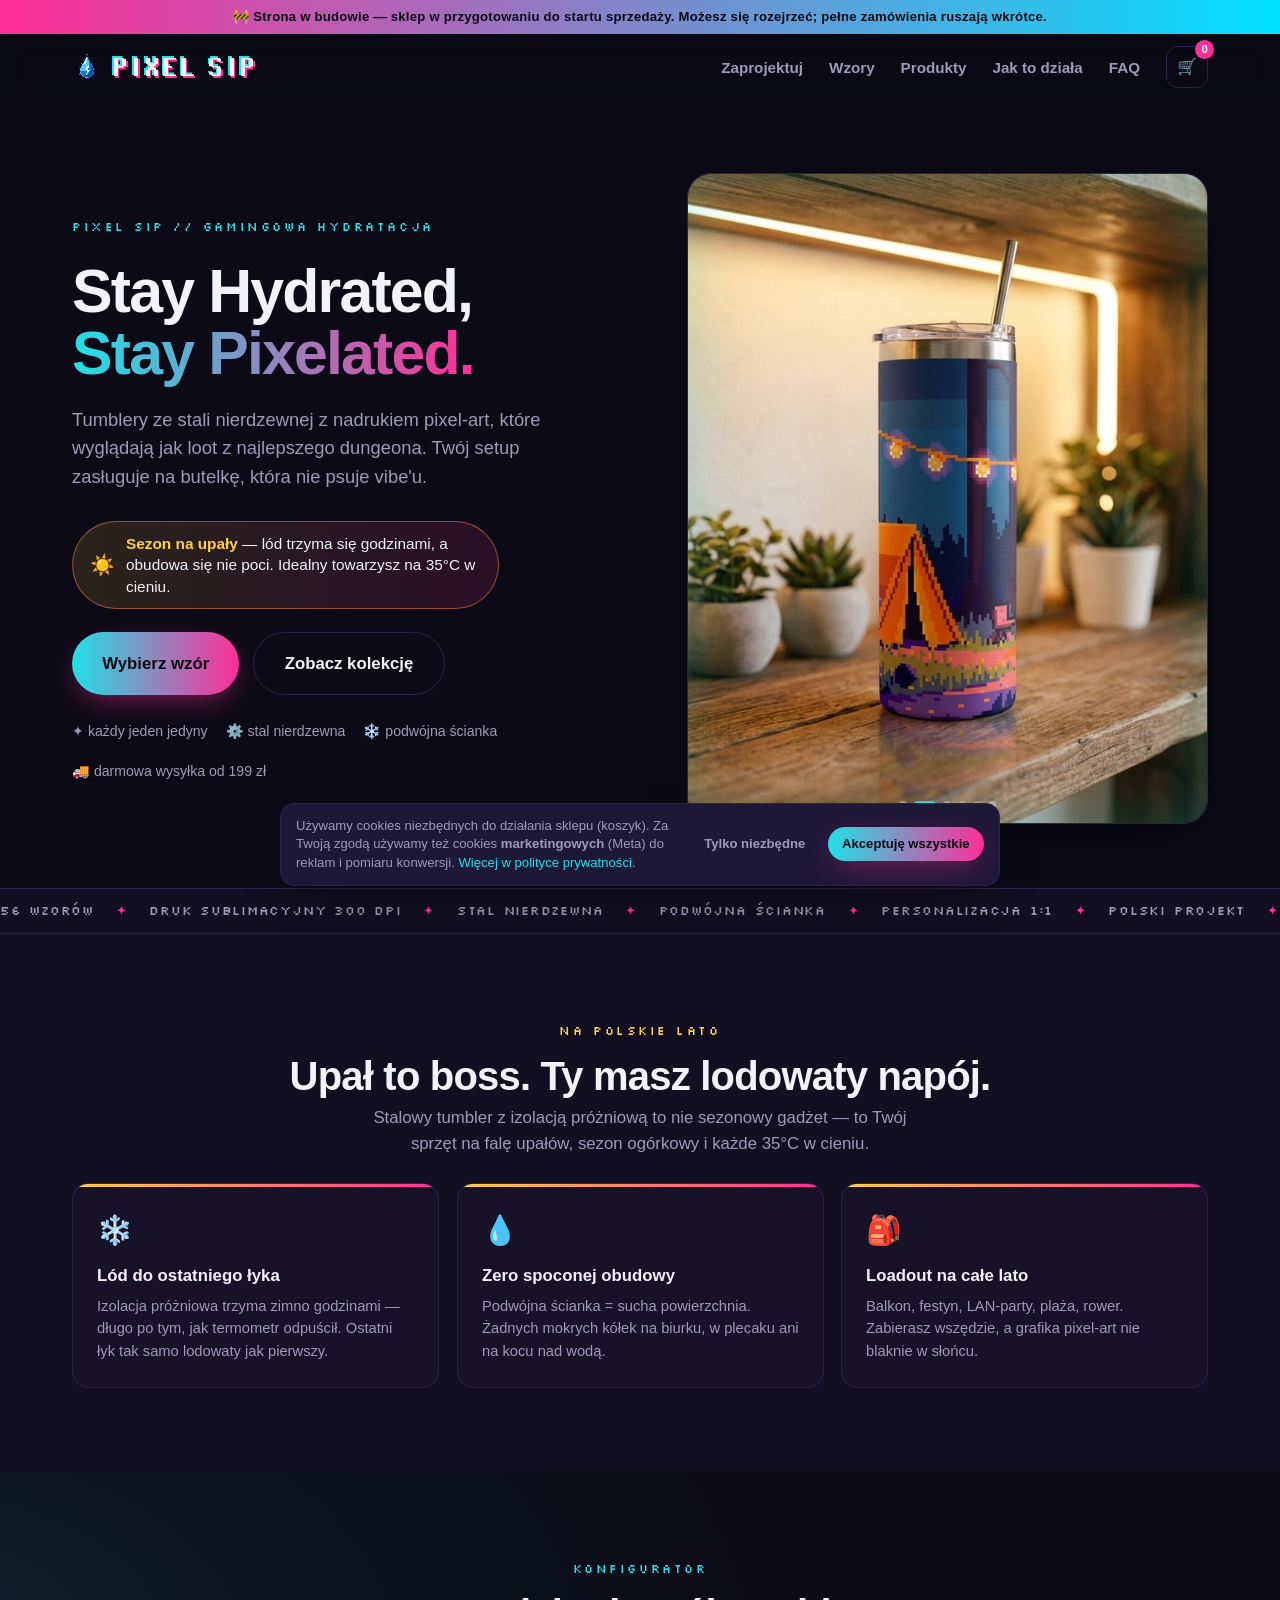
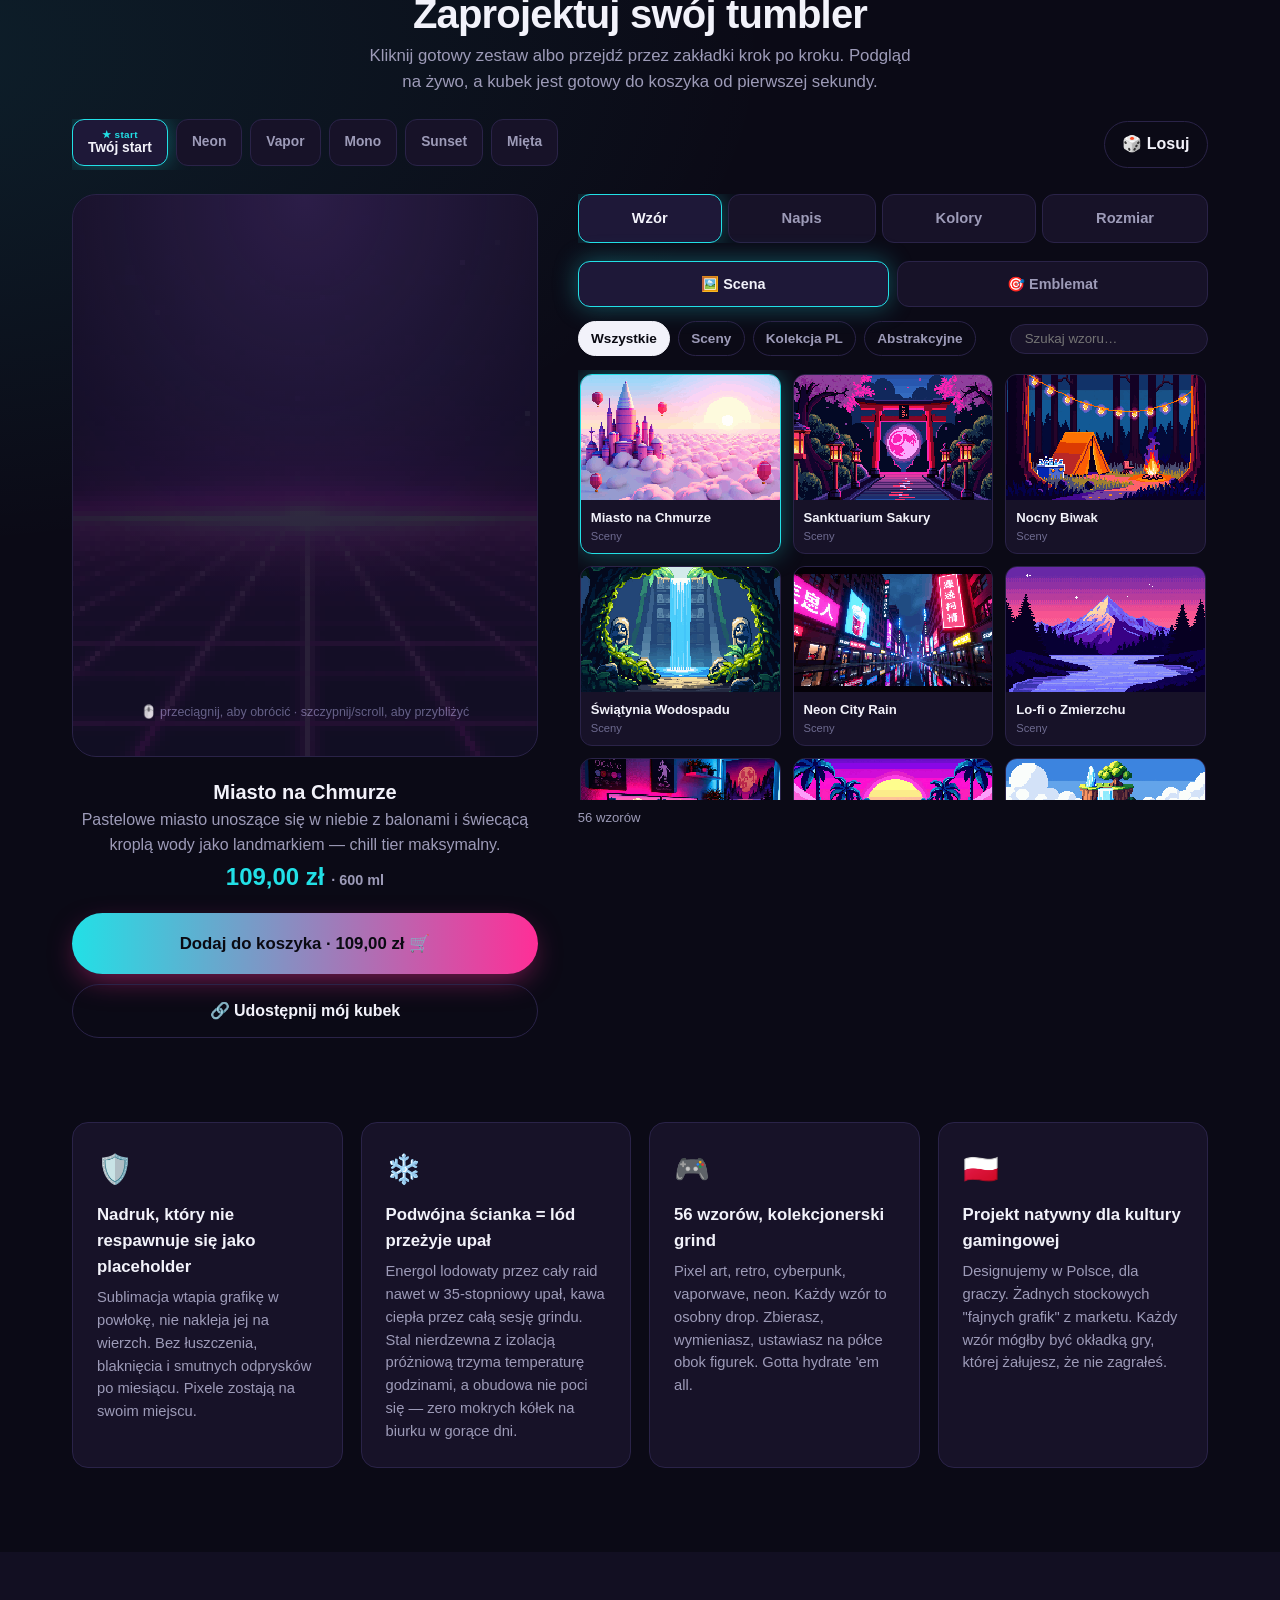
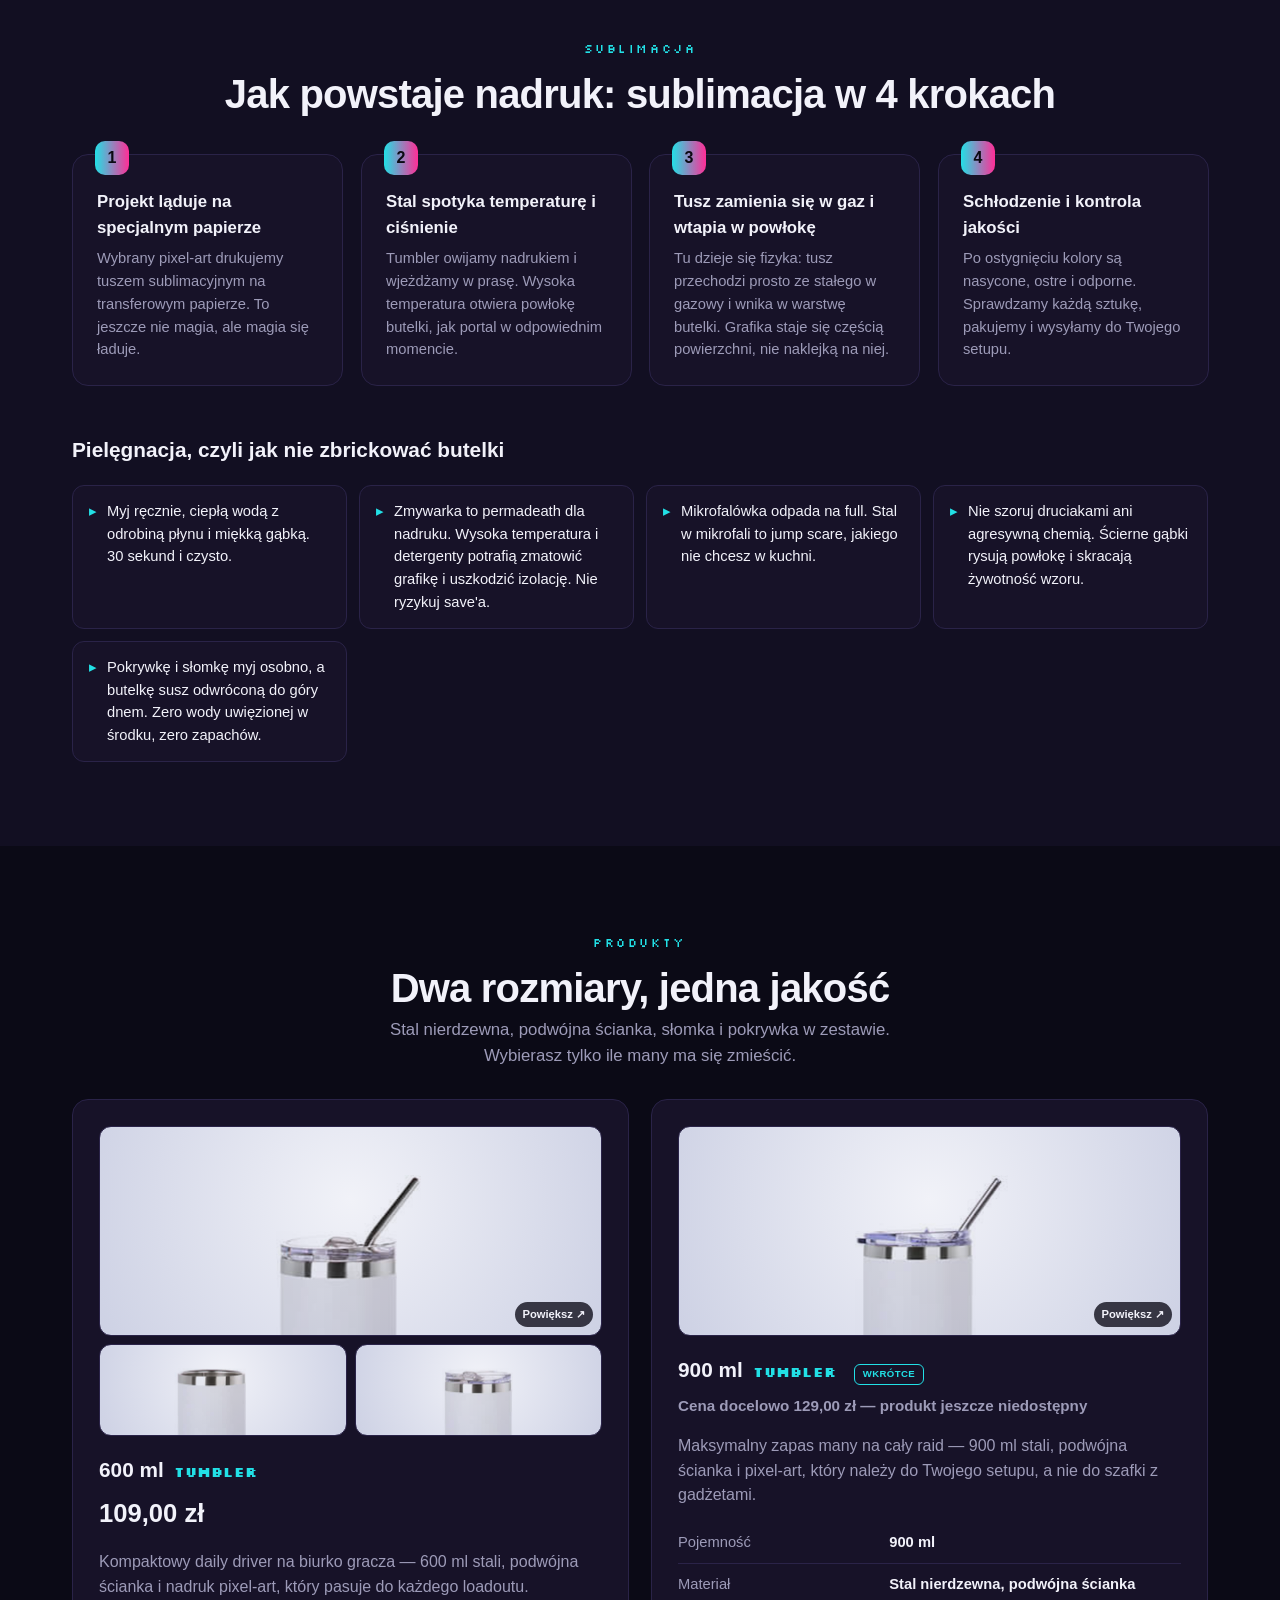
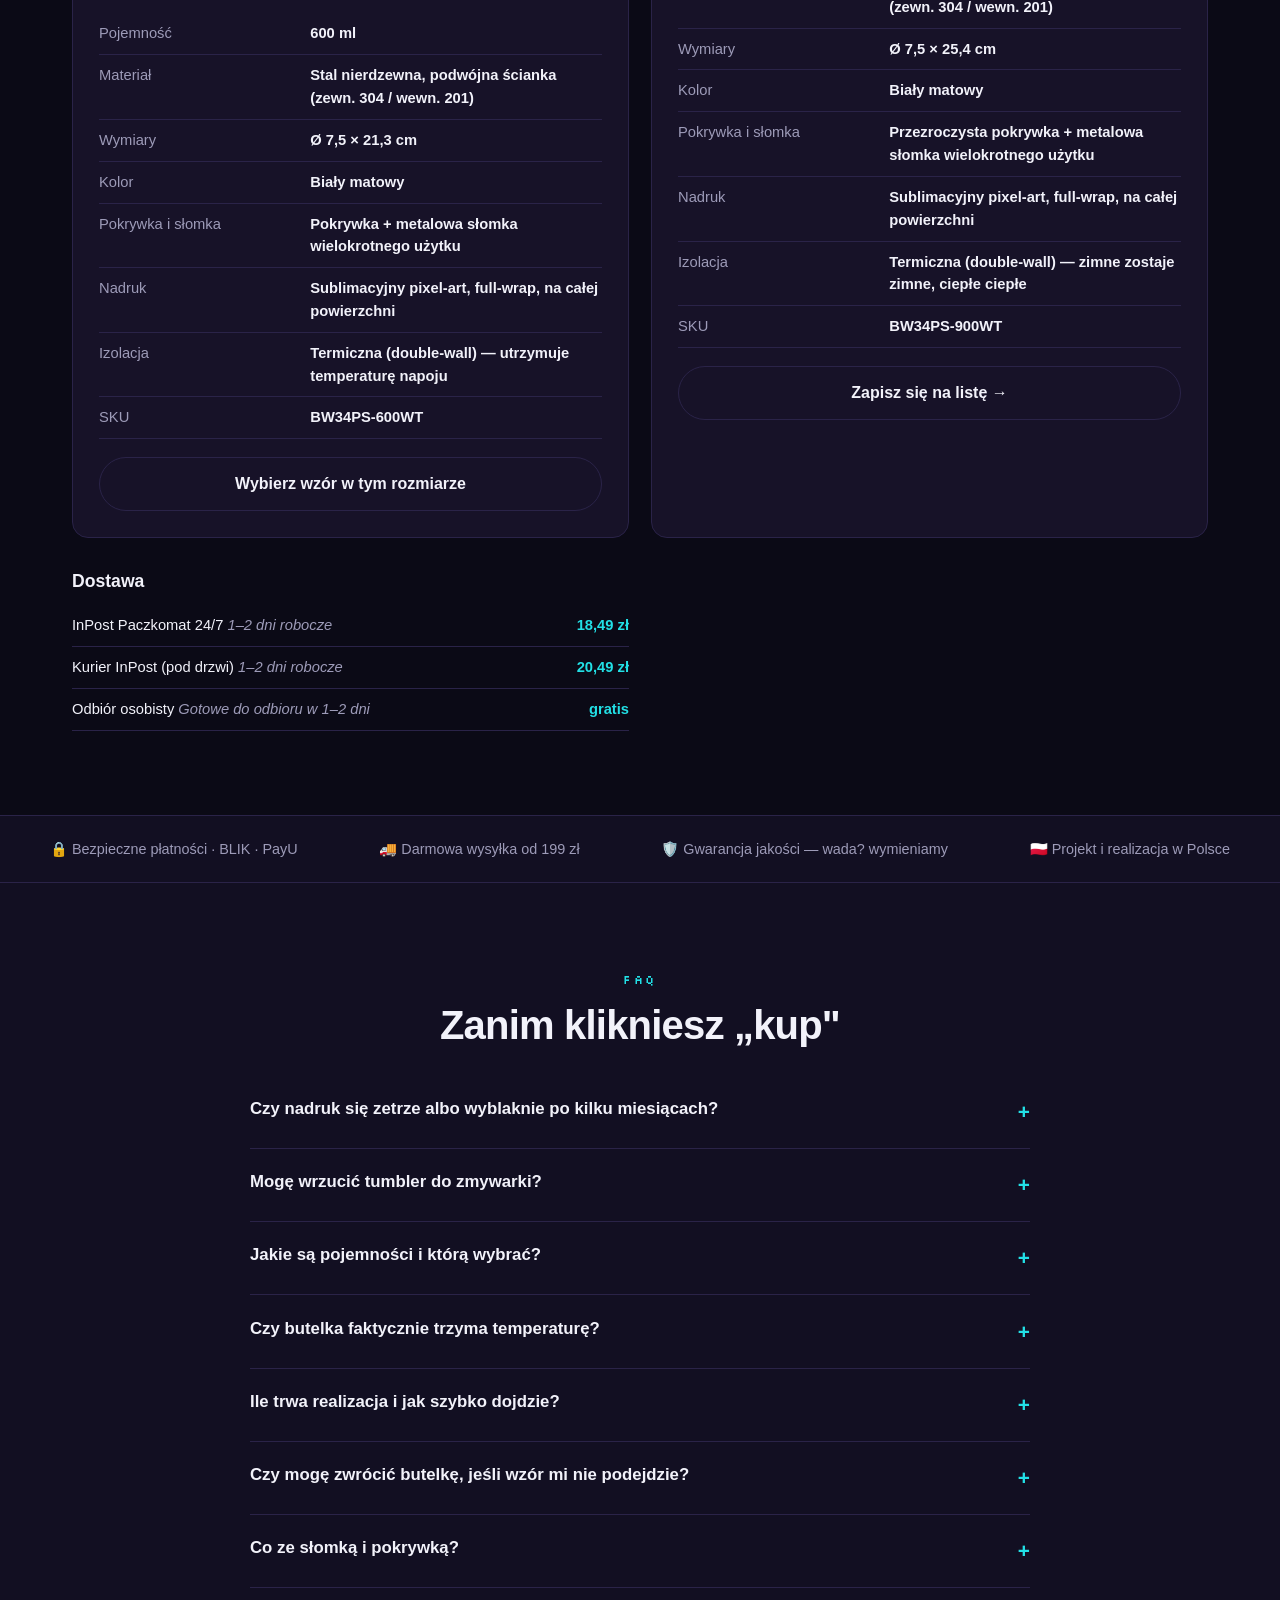
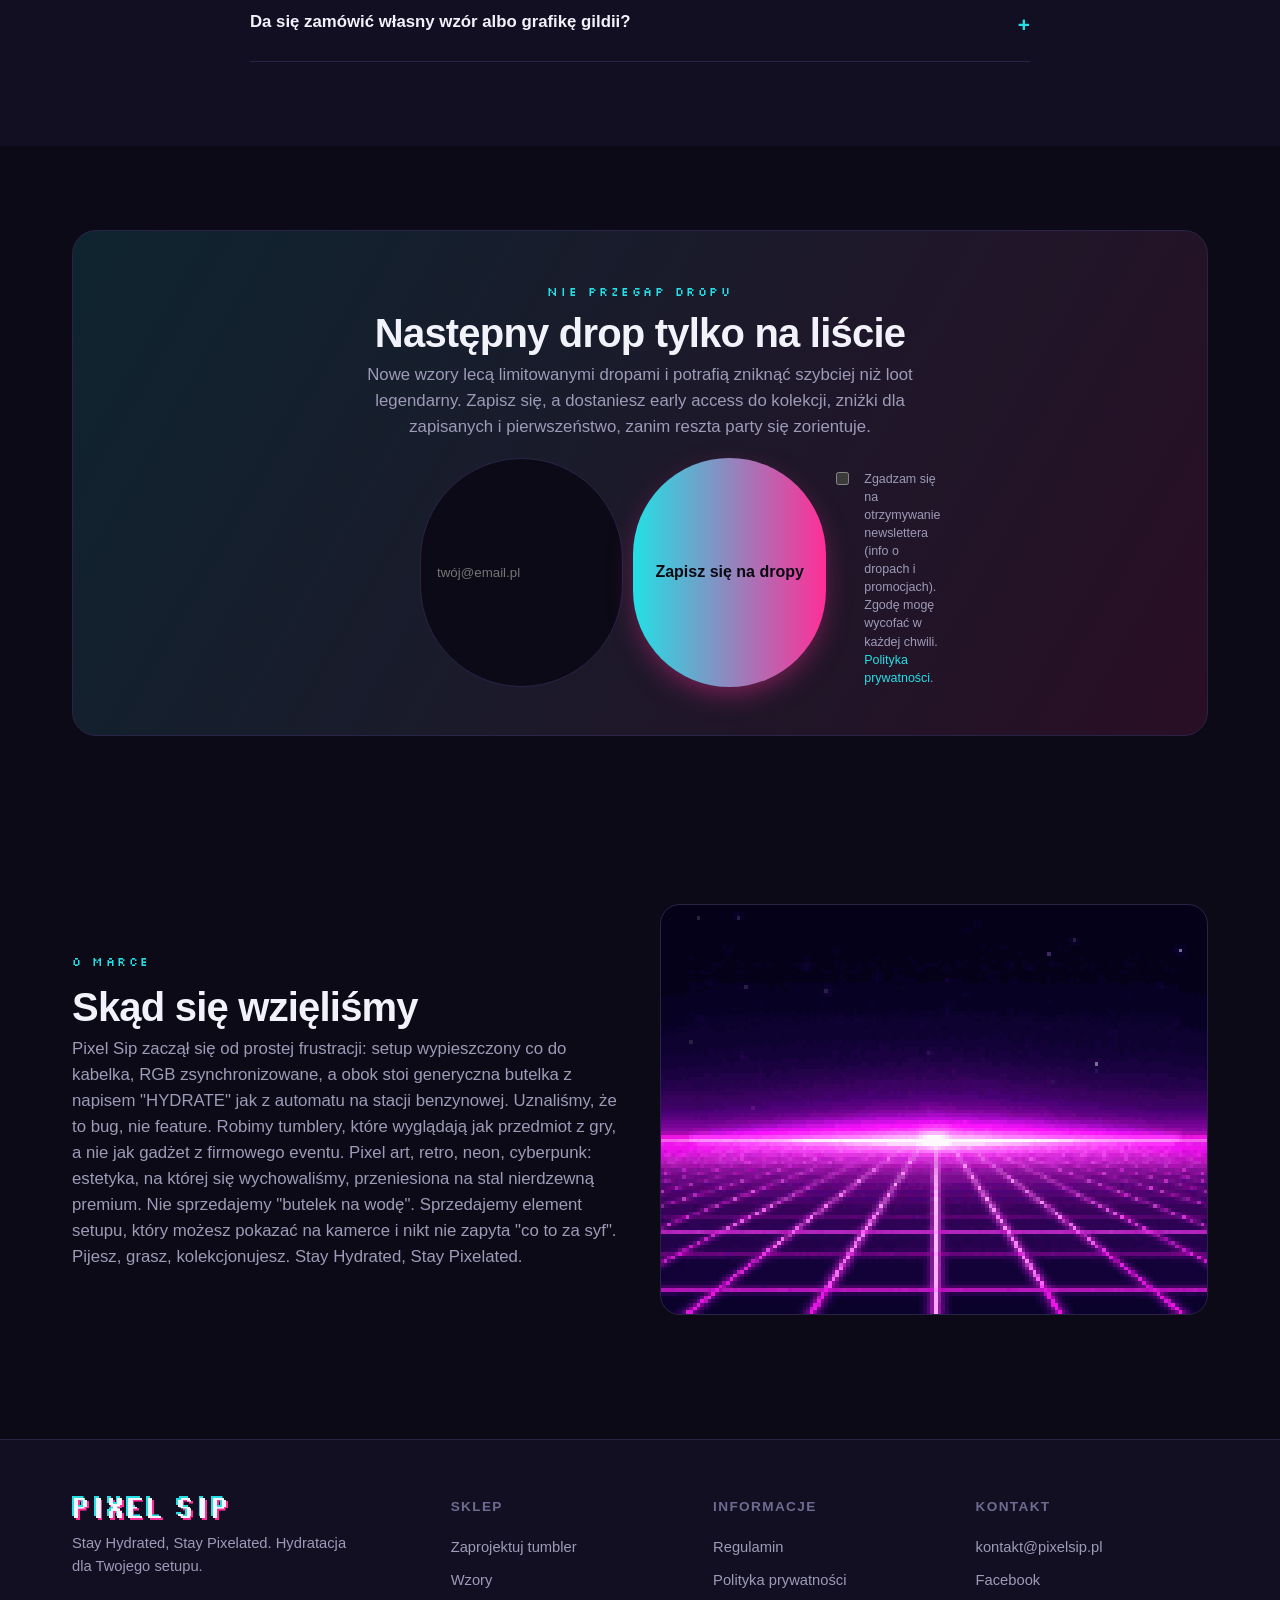
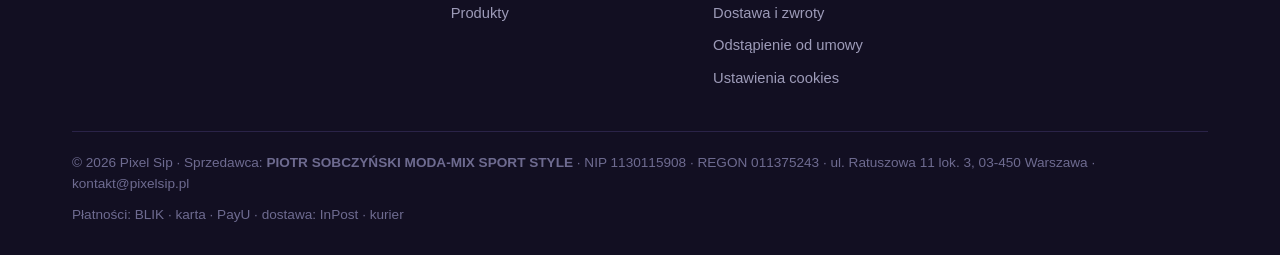
==== commit 1cc818d8: "UX: wybierz mocniejszy start kolekcji" ====
--- a/index.html
+++ b/index.html
@@ -59,7 +59,7 @@
     </div>
     <div class="hero__badges"><span>✦ każdy jeden jedyny</span><span>⚙️ stal nierdzewna</span><span>❄️ podwójna ścianka</span><span>🚚 darmowa wysyłka od 199 zł</span></div>
   </div>
-  <div class="hero__art hero__carousel" role="img" aria-label="Pixel Sip w akcji — prawdziwe zdjęcia tumblerów z wzorami pixel-art"><div class="hero__slide is-active" style="background-image:url('assets/lifestyle/3-hero.jpg?v=83216513')" data-amb="https://pixelsip.pl/assets/designs/neon-city.png?v=010a8fd9"></div><div class="hero__slide" style="background-image:url('assets/lifestyle/2-window-city.jpg?v=bf45748f')" data-amb="https://pixelsip.pl/assets/designs/cloud-city.png?v=6329dd49"></div><div class="hero__slide" style="background-image:url('assets/lifestyle/6-esport.jpg?v=6ccd2e5e')" data-amb="https://pixelsip.pl/assets/designs/esport-arena.png?v=11b04e60"></div><div class="hero__slide" style="background-image:url('assets/lifestyle/4-cozy-shelf.jpg?v=7609733b')" data-amb="https://pixelsip.pl/assets/designs/forest-camp.png?v=283405e8"></div><div class="hero__slide" style="background-image:url('assets/lifestyle/1-desk-neon.jpg?v=e6ae84a9')" data-amb="https://pixelsip.pl/assets/designs/neon-city.png?v=010a8fd9"></div><div class="hero__slide" style="background-image:url('assets/lifestyle/5-desk-moody.jpg?v=38b40c19')" data-amb="https://pixelsip.pl/assets/designs/glitch-bars.png?v=9751609e"></div><div class="hero__dots"><button class="hero__dot is-active" data-hero-dot="0" type="button" aria-label="Zdjęcie 1: Neon City"></button><button class="hero__dot" data-hero-dot="1" type="button" aria-label="Zdjęcie 2: Cloud City"></button><button class="hero__dot" data-hero-dot="2" type="button" aria-label="Zdjęcie 3: Esport Arena"></button><button class="hero__dot" data-hero-dot="3" type="button" aria-label="Zdjęcie 4: Forest Camp"></button><button class="hero__dot" data-hero-dot="4" type="button" aria-label="Zdjęcie 5: Neon City"></button><button class="hero__dot" data-hero-dot="5" type="button" aria-label="Zdjęcie 6: Glitch Bars"></button></div></div>
+  <div class="hero__art hero__carousel" role="img" aria-label="Pixel Sip w akcji — prawdziwe zdjęcia tumblerów z wzorami pixel-art"><div class="hero__slide is-active" style="background-image:url('assets/lifestyle/2-window-city.jpg?v=bf45748f')" data-amb="https://pixelsip.pl/assets/designs/cloud-city.png?v=6329dd49"></div><div class="hero__slide" style="background-image:url('assets/lifestyle/4-cozy-shelf.jpg?v=7609733b')" data-amb="https://pixelsip.pl/assets/designs/forest-camp.png?v=283405e8"></div><div class="hero__slide" style="background-image:url('assets/lifestyle/1-desk-neon.jpg?v=e6ae84a9')" data-amb="https://pixelsip.pl/assets/designs/neon-city.png?v=010a8fd9"></div><div class="hero__slide" style="background-image:url('assets/lifestyle/6-esport.jpg?v=6ccd2e5e')" data-amb="https://pixelsip.pl/assets/designs/esport-arena.png?v=11b04e60"></div><div class="hero__slide" style="background-image:url('assets/lifestyle/3-hero.jpg?v=83216513')" data-amb="https://pixelsip.pl/assets/designs/neon-city.png?v=010a8fd9"></div><div class="hero__slide" style="background-image:url('assets/lifestyle/5-desk-moody.jpg?v=38b40c19')" data-amb="https://pixelsip.pl/assets/designs/glitch-bars.png?v=9751609e"></div><div class="hero__dots"><button class="hero__dot is-active" data-hero-dot="0" type="button" aria-label="Zdjęcie 1: Cloud City"></button><button class="hero__dot" data-hero-dot="1" type="button" aria-label="Zdjęcie 2: Forest Camp"></button><button class="hero__dot" data-hero-dot="2" type="button" aria-label="Zdjęcie 3: Neon City"></button><button class="hero__dot" data-hero-dot="3" type="button" aria-label="Zdjęcie 4: Esport Arena"></button><button class="hero__dot" data-hero-dot="4" type="button" aria-label="Zdjęcie 5: Neon City"></button><button class="hero__dot" data-hero-dot="5" type="button" aria-label="Zdjęcie 6: Glitch Bars"></button></div></div>
 </div></section>
 
 <!-- MARQUEE -->
@@ -362,6 +362,6 @@
 if(_t3d){const _io=new IntersectionObserver((es,o)=>{if(es.some(x=>x.isIntersecting)){o.disconnect();import('./js/tumbler3d.js?v=58f99d76');}},{rootMargin:'400px'});_io.observe(_t3d);}
 </script>
 <script>window.__DV='51c5caea'</script>
-<script src="js/store.js?v=a710e75a"></script>
+<script src="js/store.js?v=cca6d94b"></script>
 </body>
 </html>
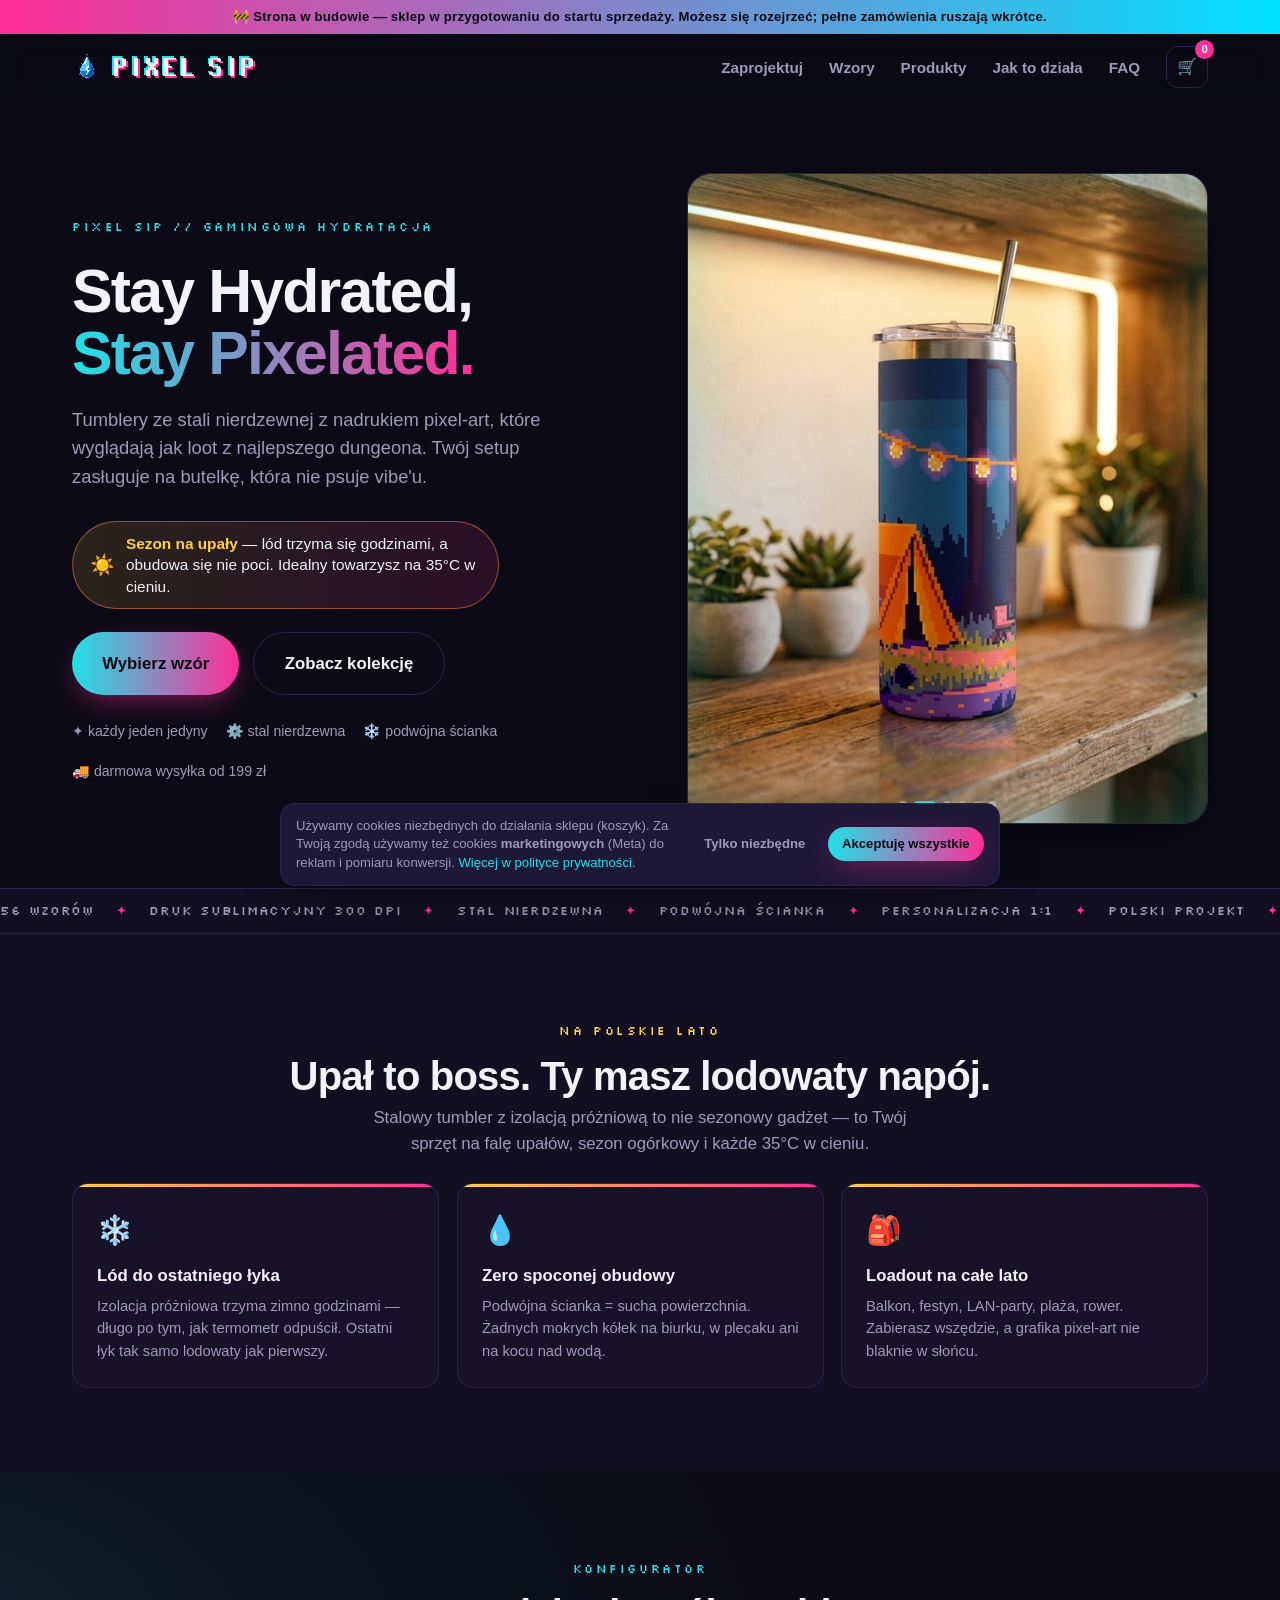
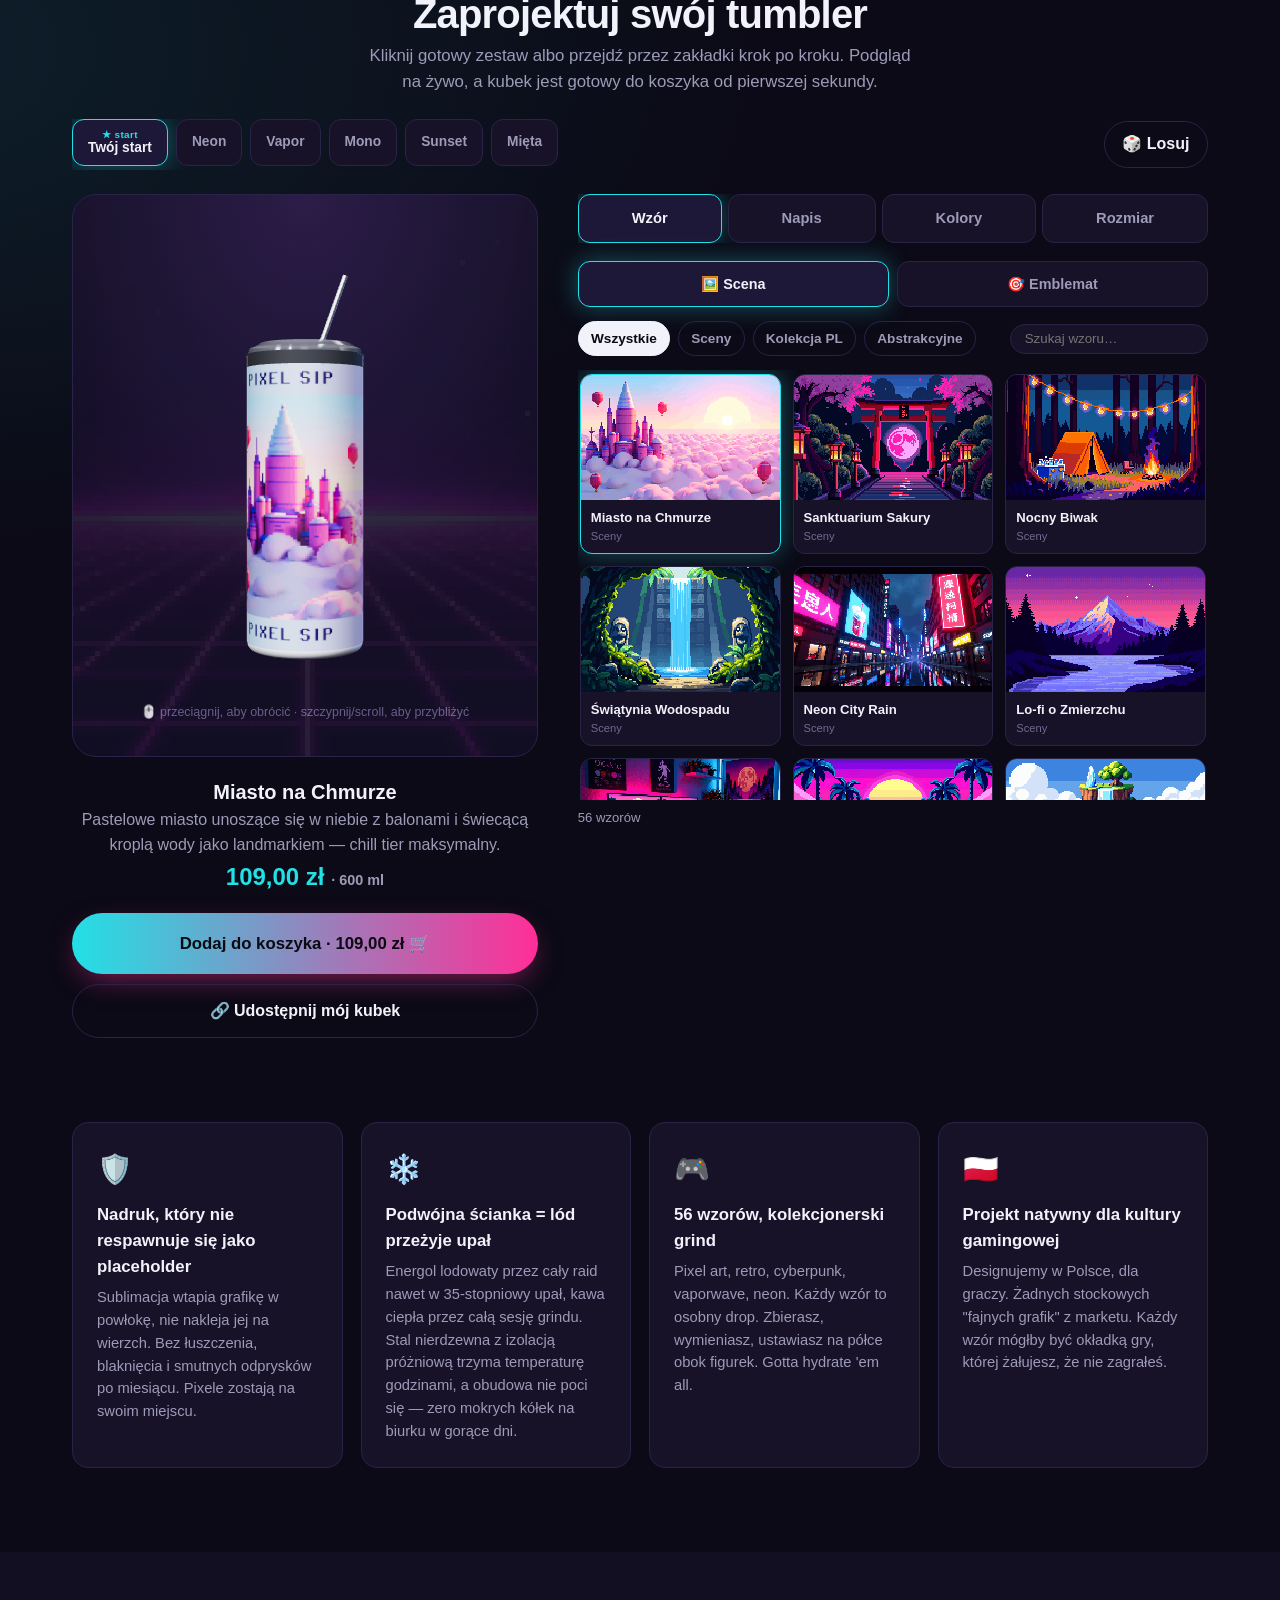
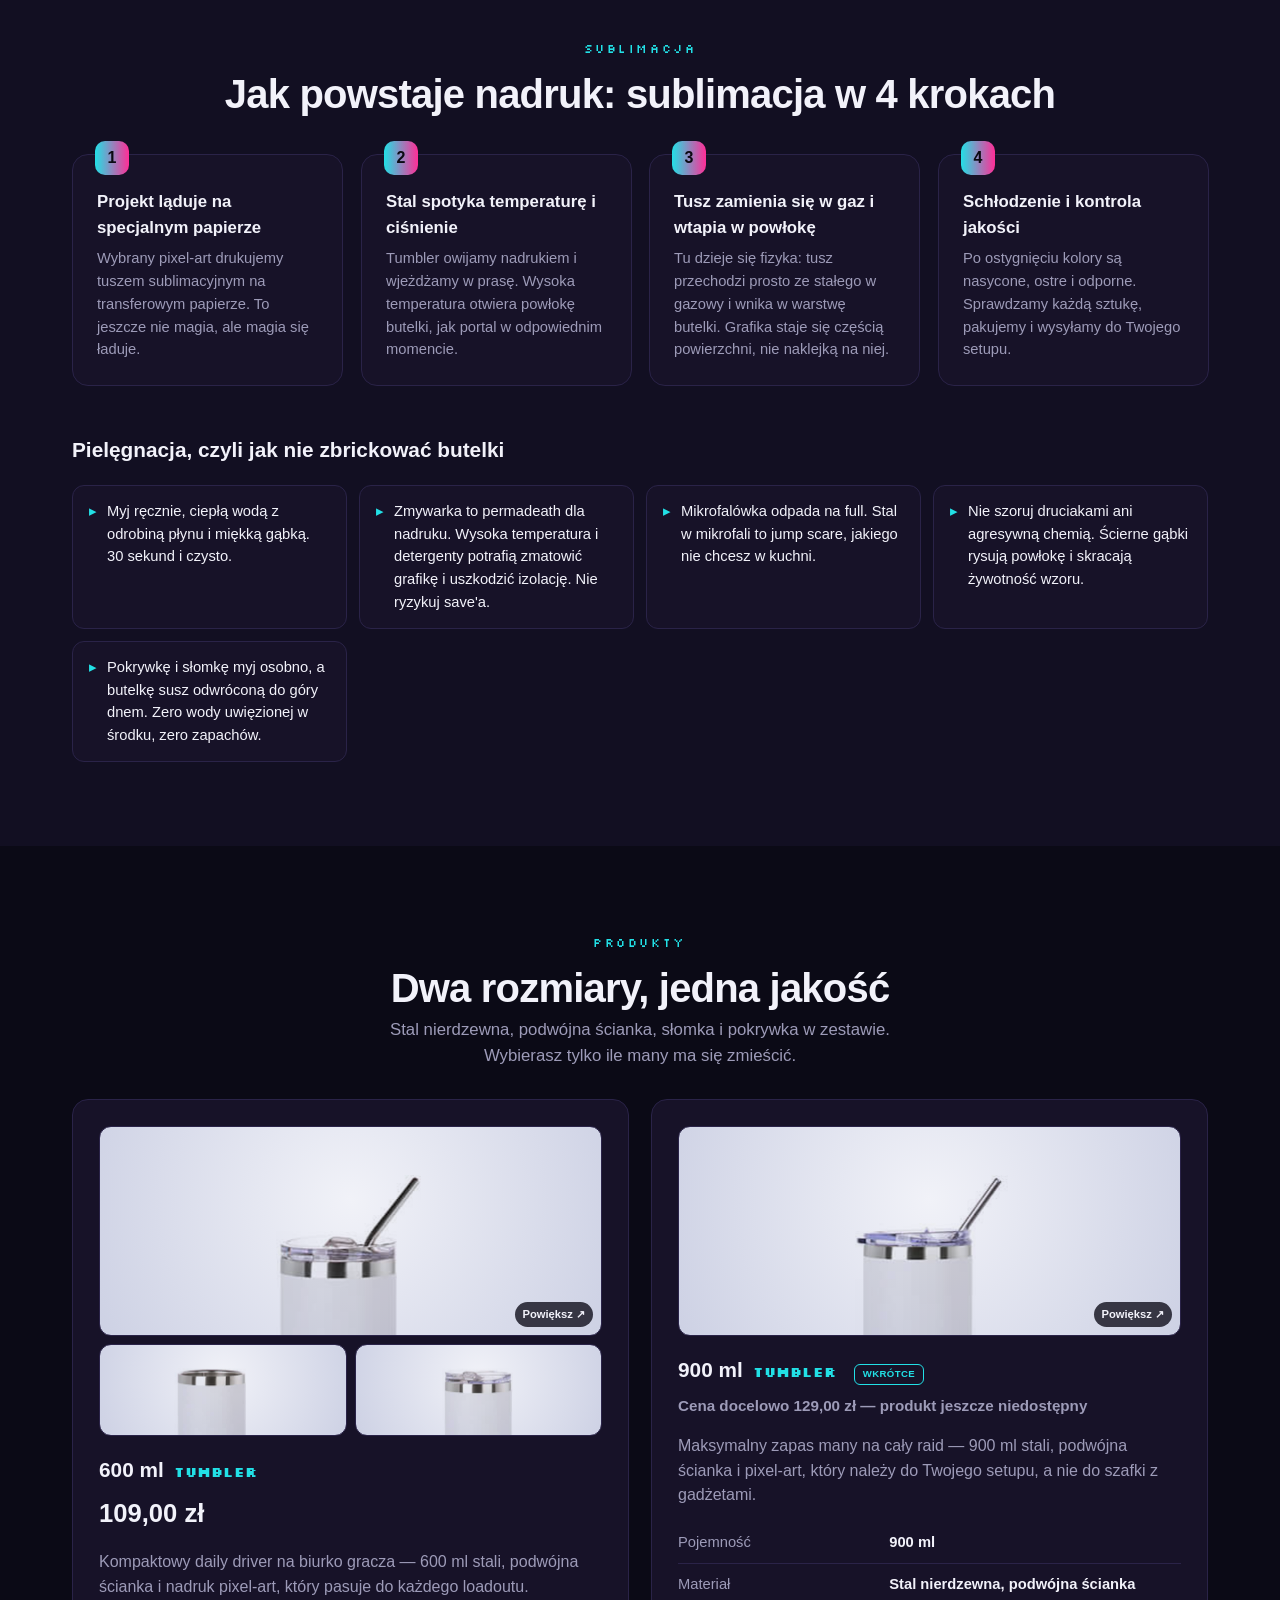
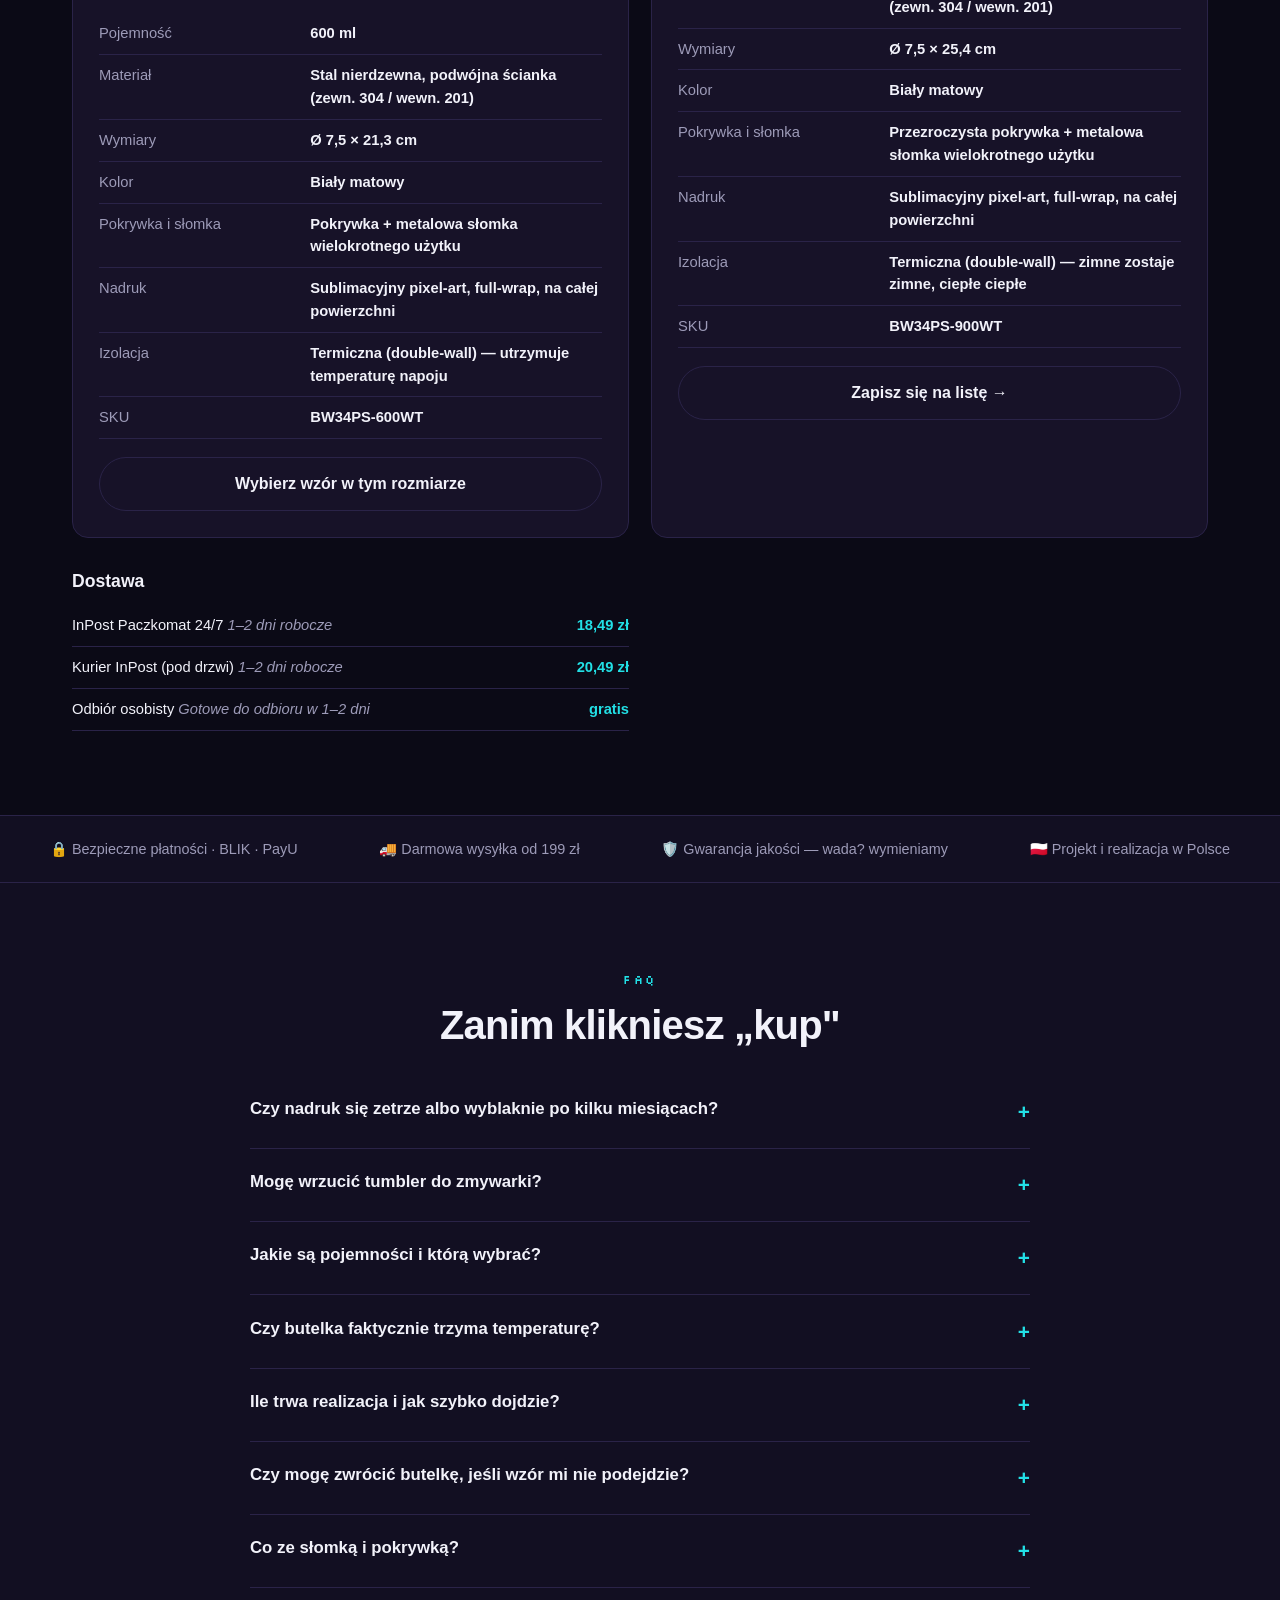
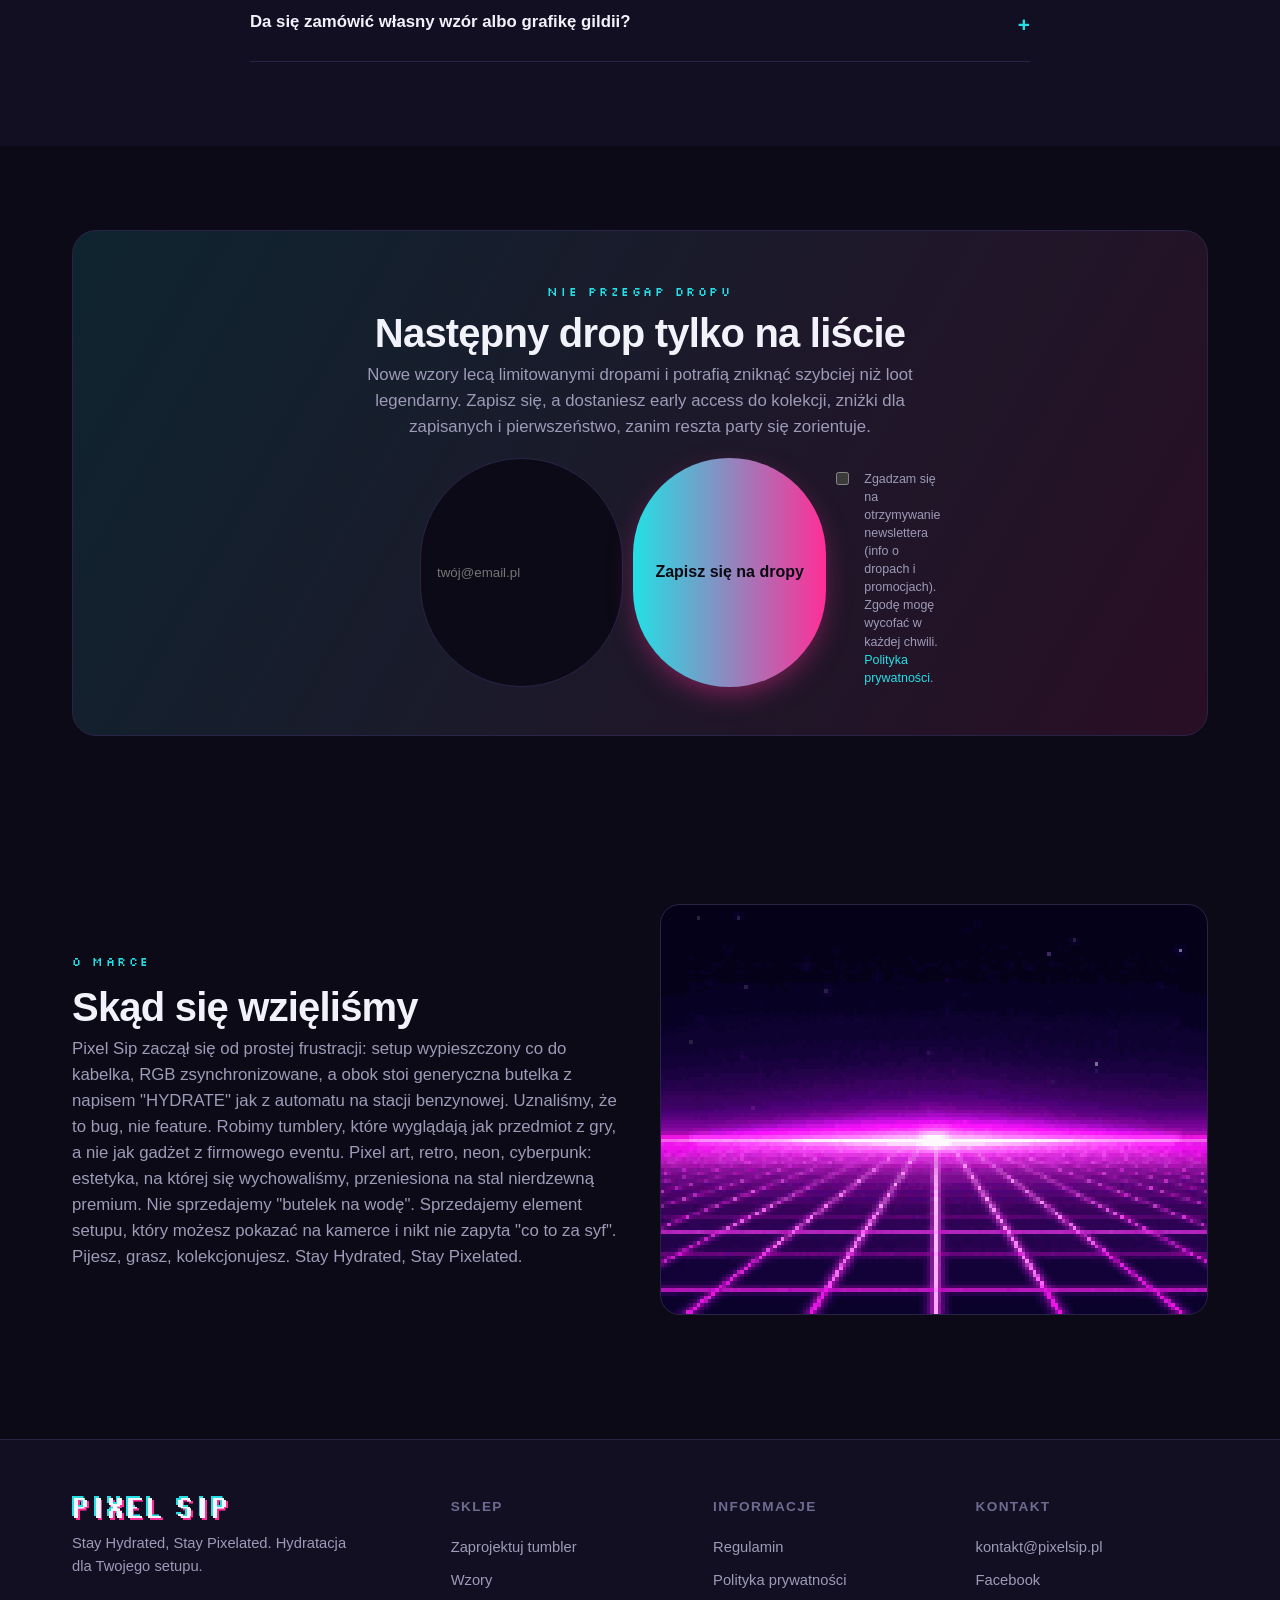
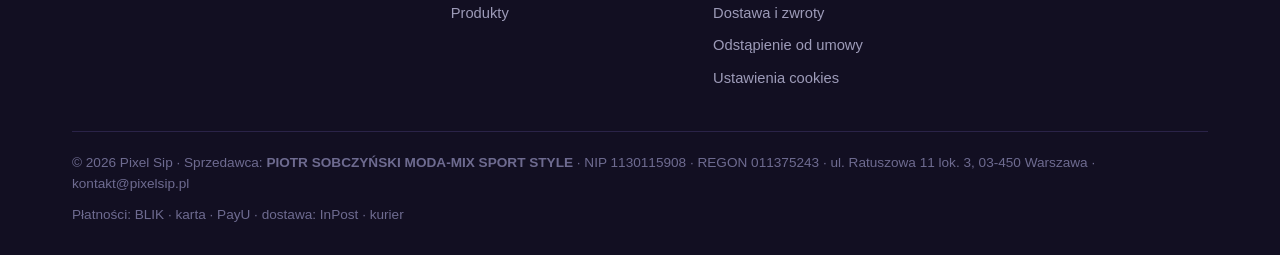
==== commit d13c798c: "UX: odśwież presety kreatora" ====
--- a/index.html
+++ b/index.html
@@ -362,6 +362,6 @@
 if(_t3d){const _io=new IntersectionObserver((es,o)=>{if(es.some(x=>x.isIntersecting)){o.disconnect();import('./js/tumbler3d.js?v=58f99d76');}},{rootMargin:'400px'});_io.observe(_t3d);}
 </script>
 <script>window.__DV='51c5caea'</script>
-<script src="js/store.js?v=cca6d94b"></script>
+<script src="js/store.js?v=e368d0a6"></script>
 </body>
 </html>
